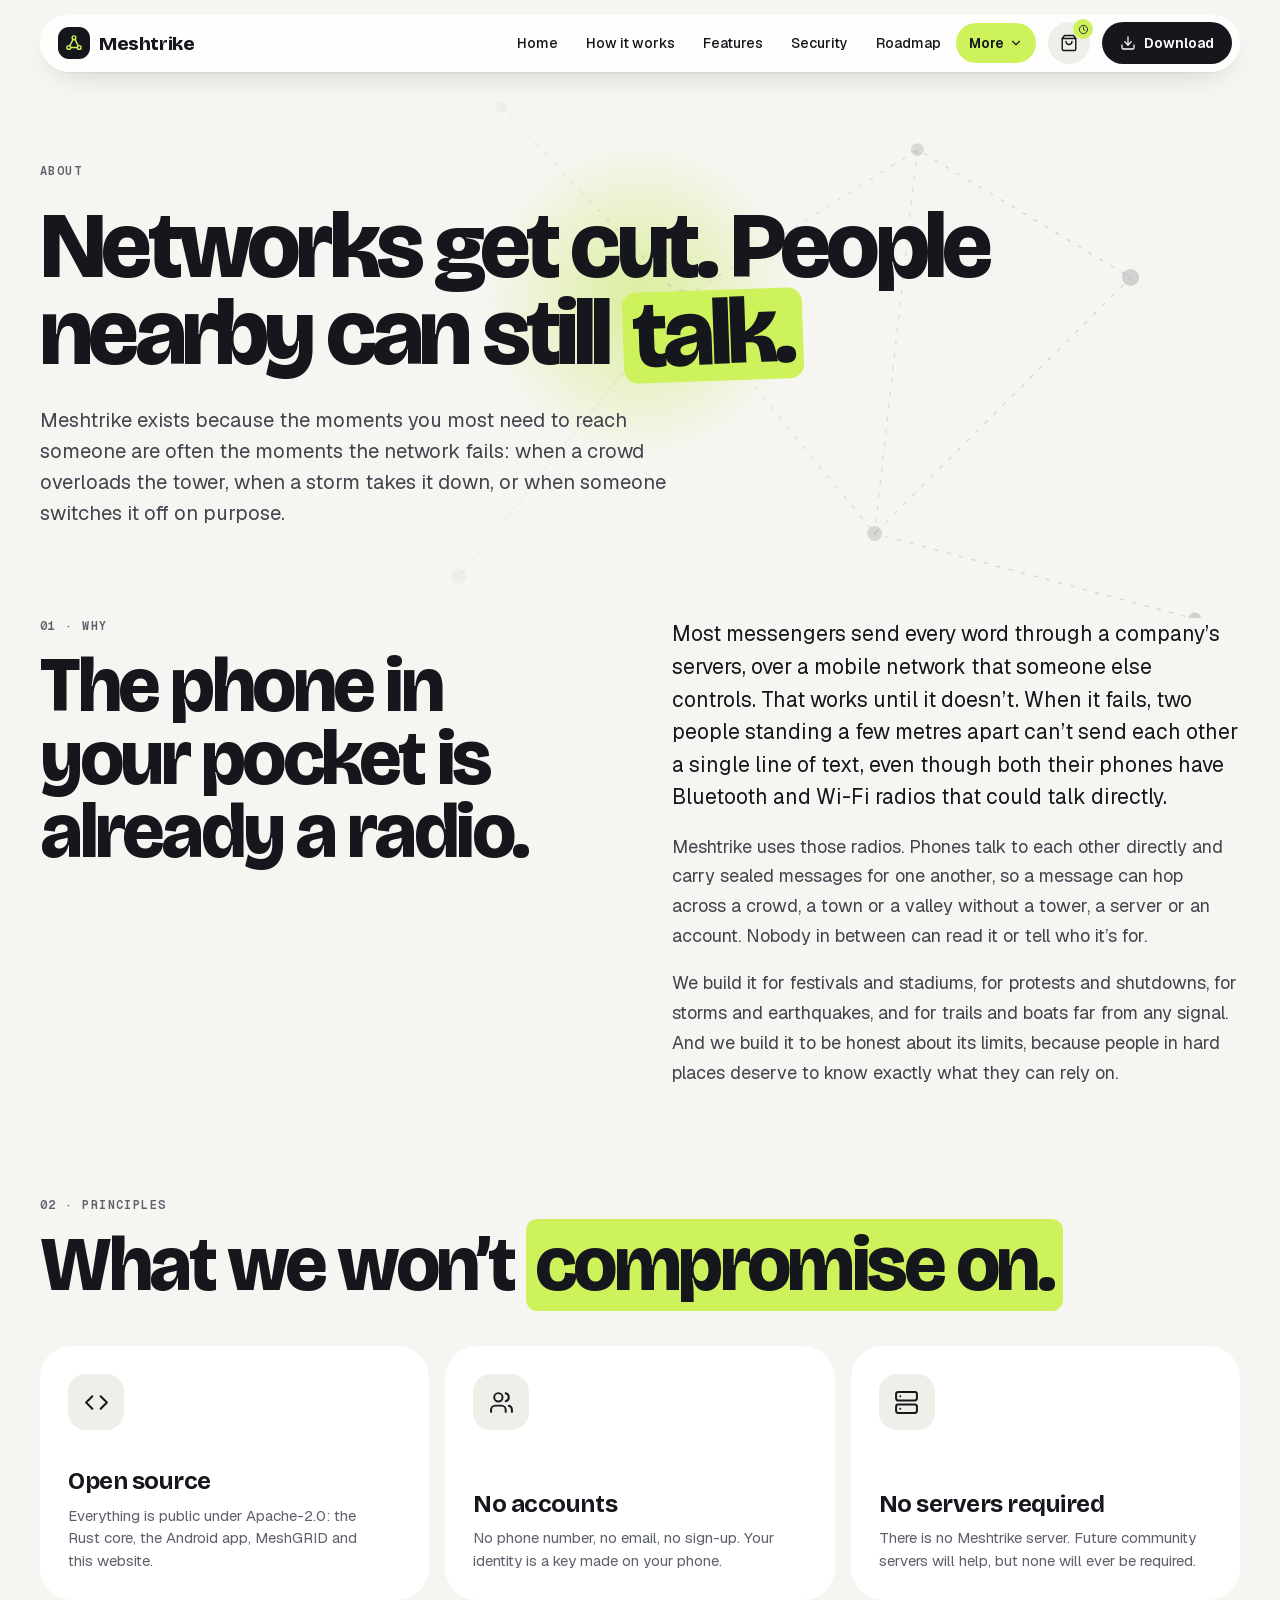
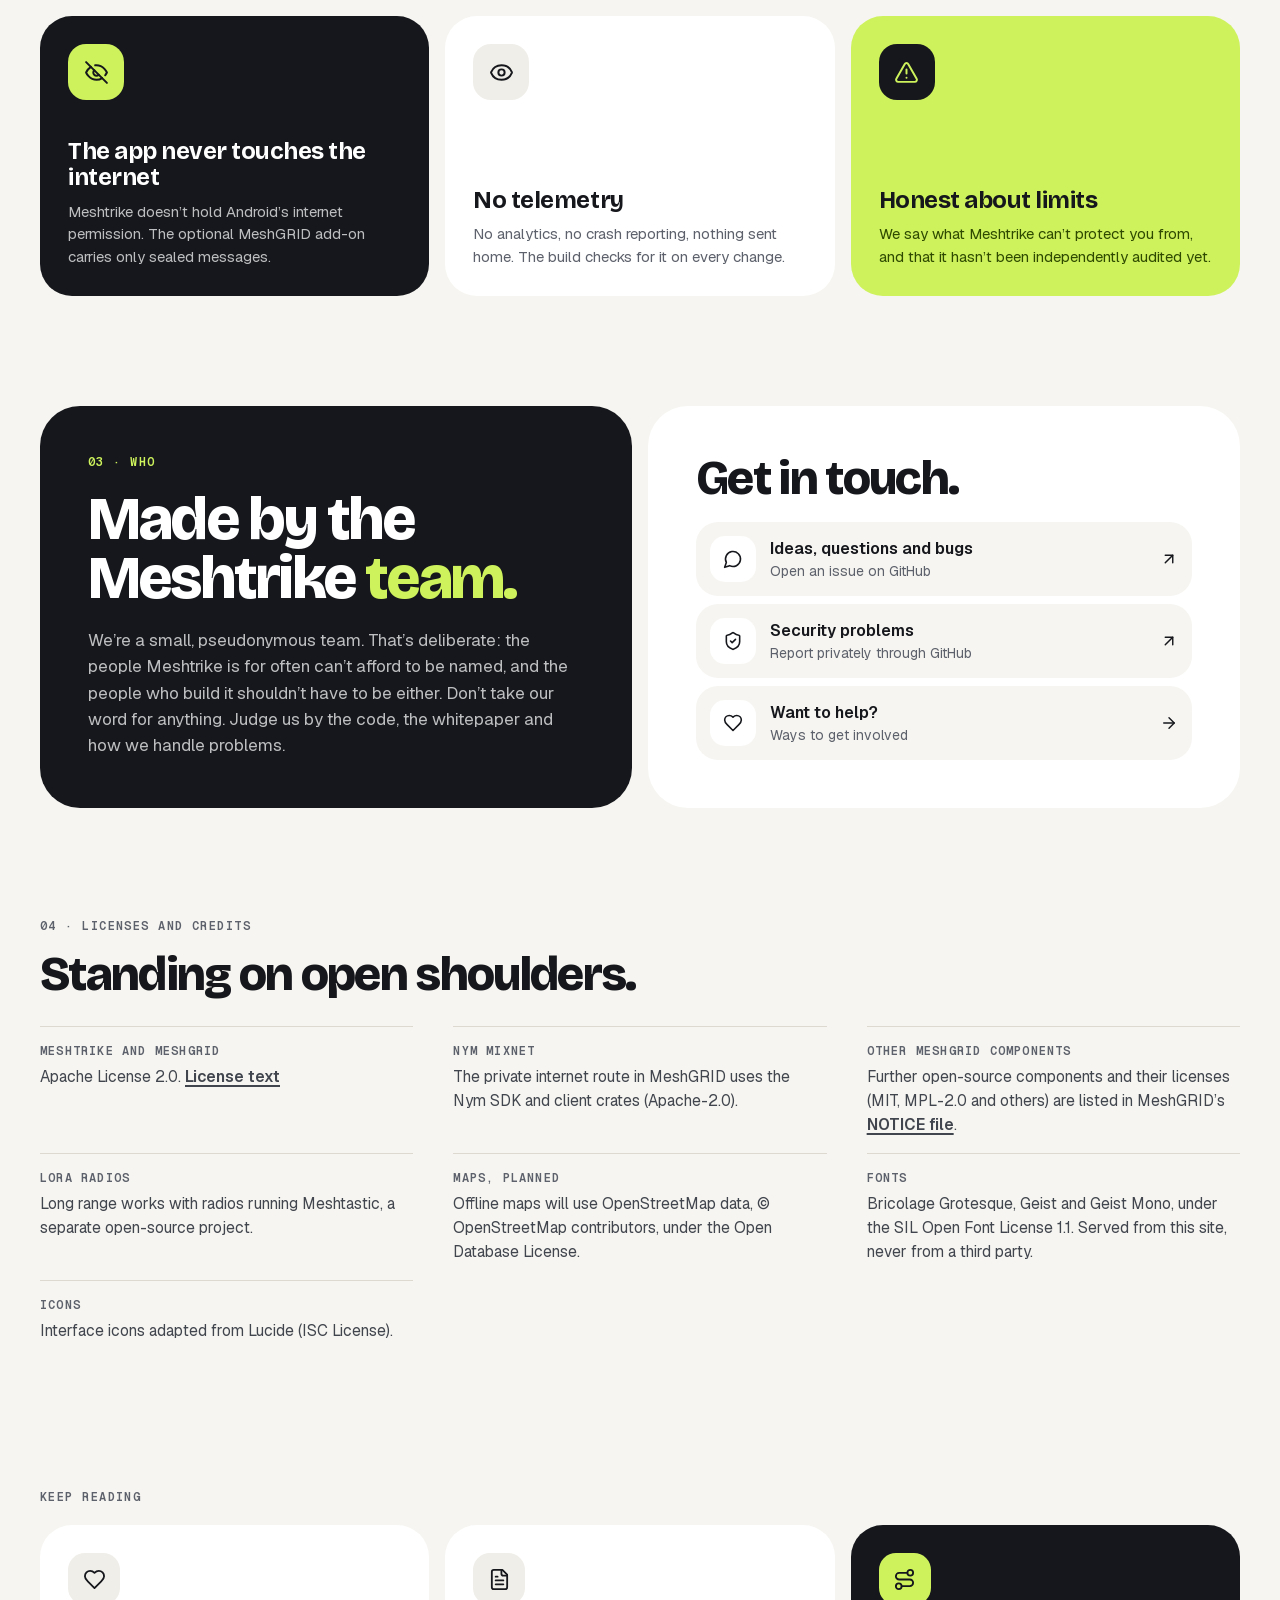
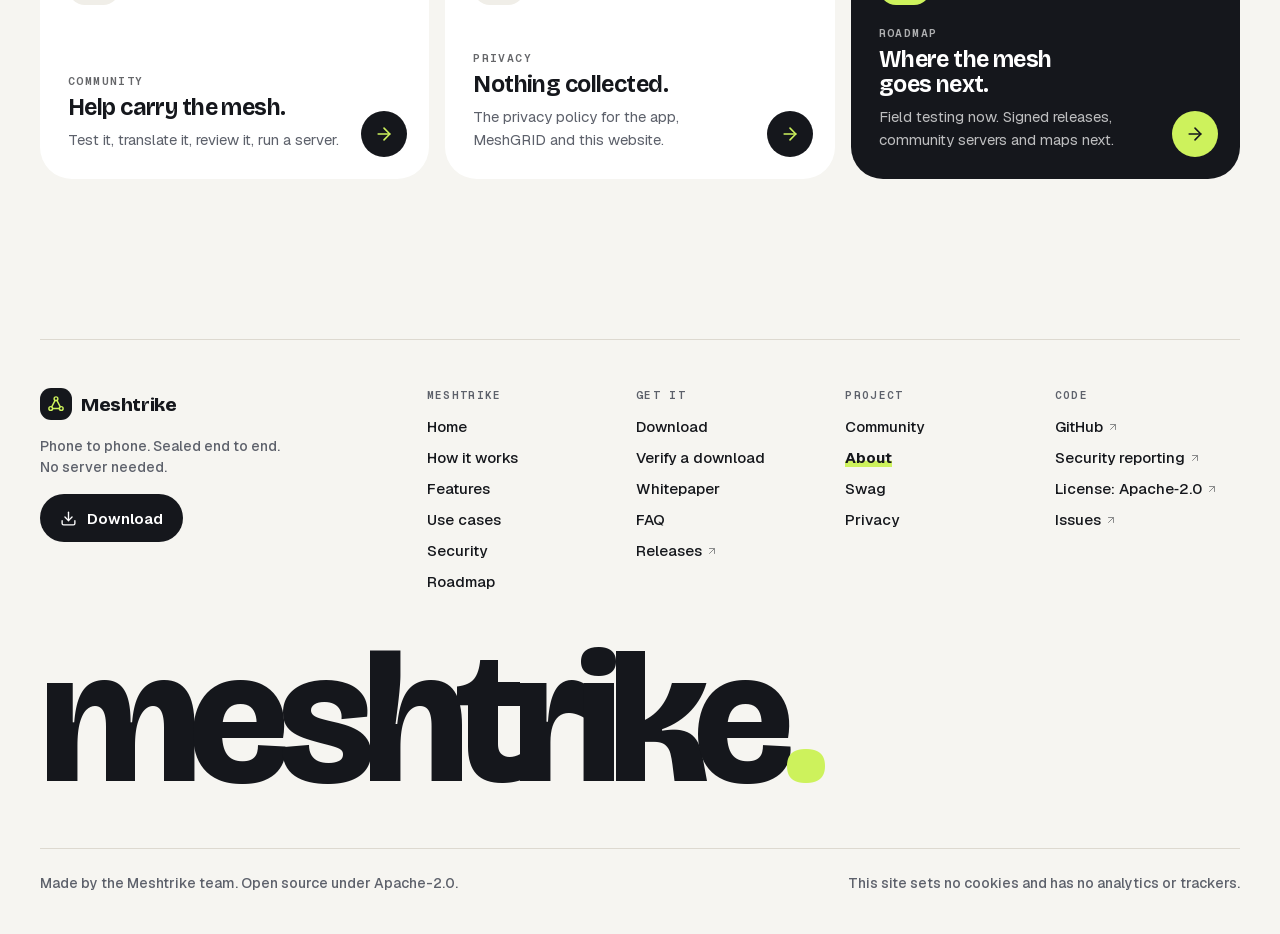
==== about.html @ 5c2c3642 "Meshtrike 1.0.0: multi-page site, animated roadmap, downloads from the signed release" ====
<!DOCTYPE html>
<html lang="en">
<head>
<meta charset="utf-8">
<meta name="viewport" content="width=device-width, initial-scale=1">
<title>About · Meshtrike</title>
<meta name="description" content="Why Meshtrike exists, the principles it is built on, who makes it and how to reach the Meshtrike team.">
<link rel="canonical" href="https://meshtrike0.github.io/about.html">
<meta name="theme-color" content="#F6F5F1">
<meta name="referrer" content="no-referrer">
<!-- Everything is served from this folder: no analytics, no trackers, no third-party requests. -->
<meta http-equiv="Content-Security-Policy" content="default-src 'self'; img-src 'self' data:; style-src 'self' 'unsafe-inline'; script-src 'self'; font-src 'self'; connect-src 'none'; object-src 'none'; base-uri 'self'; form-action 'none'">
<meta property="og:title" content="About · Meshtrike">
<meta property="og:description" content="Why Meshtrike exists, the principles it is built on, who makes it and how to reach the Meshtrike team.">
<meta property="og:type" content="website">
<meta property="og:url" content="https://meshtrike0.github.io/about.html">
<link rel="icon" href="favicon.svg" type="image/svg+xml">
<link rel="preload" href="fonts/bricolage-grotesque-latin.woff2" as="font" type="font/woff2" crossorigin>
<link rel="preload" href="fonts/geist-latin.woff2" as="font" type="font/woff2" crossorigin>
<link rel="stylesheet" href="css/fonts.css">
<link rel="stylesheet" href="css/style.css">
<script src="js/config.js"></script>
<script src="js/main.js" defer></script>
<noscript><style>.qa__a{grid-template-rows:1fr!important;visibility:visible!important}.panel[hidden]{display:flex!important}.tabs{display:none}</style></noscript>
</head>
<body class="pg-about">
<svg xmlns="http://www.w3.org/2000/svg" style="position:absolute;width:0;height:0;overflow:hidden" aria-hidden="true" focusable="false">
  <symbol id="i-mesh" viewBox="0 0 24 24"><circle cx="12" cy="5" r="2.5"/><circle cx="5" cy="18" r="2.5"/><circle cx="19" cy="18" r="2.5"/><path d="M10.8 7.2 6.3 15.8"/><path d="M13.2 7.2l4.5 8.6"/><path d="M7.5 18h9"/></symbol>
  <symbol id="i-download" viewBox="0 0 24 24"><path d="M12 15V3"/><path d="M21 15v4a2 2 0 0 1-2 2H5a2 2 0 0 1-2-2v-4"/><path d="m7 10 5 5 5-5"/></symbol>
  <symbol id="i-bag" viewBox="0 0 24 24"><path d="M6 2 3 6v14a2 2 0 0 0 2 2h14a2 2 0 0 0 2-2V6l-3-4Z"/><path d="M3 6h18"/><path d="M16 10a4 4 0 0 1-8 0"/></symbol>
  <symbol id="i-bt" viewBox="0 0 24 24"><path d="m7 7 10 10-5 5V2l5 5L7 17"/></symbol>
  <symbol id="i-clock" viewBox="0 0 24 24"><circle cx="12" cy="12" r="9"/><path d="M12 7v5l3 2"/></symbol>
  <symbol id="i-shieldOk" viewBox="0 0 24 24"><path d="M20 13c0 5-3.5 7.5-7.66 8.95a1 1 0 0 1-.67-.01C7.5 20.5 4 18 4 13V6a1 1 0 0 1 1-1c2 0 4.5-1.2 6.24-2.72a1.17 1.17 0 0 1 1.52 0C14.51 3.81 17 5 19 5a1 1 0 0 1 1 1z"/><path d="m9 12 2 2 4-4"/></symbol>
  <symbol id="i-check" viewBox="0 0 24 24"><path d="M20 6 9 17l-5-5"/></symbol>
  <symbol id="i-checks" viewBox="0 0 24 24"><path d="M18 6 7 17l-5-5"/><path d="m22 10-7.5 7.5L13 16"/></symbol>
  <symbol id="i-chat" viewBox="0 0 24 24"><path d="M7.9 20A9 9 0 1 0 4 16.1L2 22Z"/></symbol>
  <symbol id="i-x" viewBox="0 0 24 24"><path d="M18 6 6 18"/><path d="m6 6 12 12"/></symbol>
  <symbol id="i-right" viewBox="0 0 24 24"><path d="m9 18 6-6-6-6"/></symbol>
  <symbol id="i-alert" viewBox="0 0 24 24"><path d="m21.73 18-8-14a2 2 0 0 0-3.48 0l-8 14A2 2 0 0 0 4 21h16a2 2 0 0 0 1.73-3"/><path d="M12 9v4"/><path d="M12 17h.01"/></symbol>
  <symbol id="i-users" viewBox="0 0 24 24"><path d="M16 21v-2a4 4 0 0 0-4-4H6a4 4 0 0 0-4 4v2"/><circle cx="9" cy="7" r="4"/><path d="M22 21v-2a4 4 0 0 0-3-3.87"/><path d="M16 3.13a4 4 0 0 1 0 7.75"/></symbol>
  <symbol id="i-eyeOff" viewBox="0 0 24 24"><path d="M10.73 5.08A10.43 10.43 0 0 1 12 5c7 0 10 7 10 7a13.16 13.16 0 0 1-1.67 2.68"/><path d="M6.61 6.61A13.53 13.53 0 0 0 2 12s3 7 10 7a9.74 9.74 0 0 0 5.39-1.61"/><path d="m2 2 20 20"/><path d="M9.88 9.88a3 3 0 1 0 4.24 4.24"/></symbol>
  <symbol id="i-down" viewBox="0 0 24 24"><path d="m6 9 6 6 6-6"/></symbol>
  <symbol id="i-menu" viewBox="0 0 24 24"><path d="M4 7h16"/><path d="M4 12h16"/><path d="M4 17h16"/></symbol>
  <symbol id="i-arrow" viewBox="0 0 24 24"><path d="M5 12h14"/><path d="m12 5 7 7-7 7"/></symbol>
  <symbol id="i-ext" viewBox="0 0 24 24"><path d="M7 7h10v10"/><path d="M7 17 17 7"/></symbol>
  <symbol id="i-server" viewBox="0 0 24 24"><rect width="20" height="8" x="2" y="2" rx="2"/><rect width="20" height="8" x="2" y="14" rx="2"/><path d="M6 6h.01"/><path d="M6 18h.01"/></symbol>
  <symbol id="i-code" viewBox="0 0 24 24"><path d="m16 18 6-6-6-6"/><path d="m8 6-6 6 6 6"/></symbol>
  <symbol id="i-book" viewBox="0 0 24 24"><path d="M12 7v14"/><path d="M3 18a1 1 0 0 1-1-1V4a1 1 0 0 1 1-1h5a4 4 0 0 1 4 4 4 4 0 0 1 4-4h5a1 1 0 0 1 1 1v13a1 1 0 0 1-1 1h-6a3 3 0 0 0-3 3 3 3 0 0 0-3-3z"/></symbol>
  <symbol id="i-doc" viewBox="0 0 24 24"><path d="M15 2H6a2 2 0 0 0-2 2v16a2 2 0 0 0 2 2h12a2 2 0 0 0 2-2V7Z"/><path d="M14 2v4a2 2 0 0 0 2 2h4"/><path d="M10 9H8"/><path d="M16 13H8"/><path d="M16 17H8"/></symbol>
  <symbol id="i-info" viewBox="0 0 24 24"><circle cx="12" cy="12" r="10"/><path d="M12 16v-4"/><path d="M12 8h.01"/></symbol>
  <symbol id="i-help" viewBox="0 0 24 24"><circle cx="12" cy="12" r="10"/><path d="M9.09 9a3 3 0 0 1 5.83 1c0 2-3 3-3 3"/><path d="M12 17h.01"/></symbol>
  <symbol id="i-heart" viewBox="0 0 24 24"><path d="M19 14c1.49-1.46 3-3.21 3-5.5A5.5 5.5 0 0 0 16.5 3c-1.76 0-3 .5-4.5 2-1.5-1.5-2.74-2-4.5-2A5.5 5.5 0 0 0 2 8.5c0 2.3 1.5 4.05 3 5.5l7 7Z"/></symbol>
  <symbol id="i-route" viewBox="0 0 24 24"><circle cx="6" cy="19" r="3"/><path d="M9 19h8.5a3.5 3.5 0 0 0 0-7h-11a3.5 3.5 0 0 1 0-7H15"/><circle cx="18" cy="5" r="3"/></symbol>
  <symbol id="i-eye" viewBox="0 0 24 24"><path d="M2.062 12.348a1 1 0 0 1 0-.696 10.75 10.75 0 0 1 19.876 0 1 1 0 0 1 0 .696 10.75 10.75 0 0 1-19.876 0"/><circle cx="12" cy="12" r="3"/></symbol>
</svg>
<a class="skip" href="#main">Skip to content</a>
<div class="page">
<div class="blob" aria-hidden="true"></div>

<header class="hdr">
  <nav class="nav" aria-label="Main">
    <a class="logo" href="index.html"><span class="logo__mark"><svg class="i" aria-hidden="true" focusable="false"><use href="#i-mesh"/></svg></span>Meshtrike</a>
    <div class="nav__spacer"></div>
    <ul class="nav__links">
      <li><a href="index.html">Home</a></li>
      <li><a href="how-it-works.html">How it works</a></li>
      <li><a href="features.html">Features</a></li>
      <li><a href="security.html">Security</a></li>
      <li><a href="roadmap.html">Roadmap</a></li>
      <li class="more" data-dd>
        <details>
          <summary class="more__btn is-current">More<svg class="i more__chev" aria-hidden="true" focusable="false"><use href="#i-down"/></svg></summary>
          <ul class="more__menu">
          <li><a href="use-cases.html"><span class="more__ic"><svg class="i" aria-hidden="true" focusable="false"><use href="#i-users"/></svg></span><span class="more__txt"><span class="more__t">Use cases</span><span class="more__d">Festivals, protests, outages</span></span></a></li>
          <li><a href="faq.html"><span class="more__ic"><svg class="i" aria-hidden="true" focusable="false"><use href="#i-help"/></svg></span><span class="more__txt"><span class="more__t">FAQ</span><span class="more__d">Fair questions, straight answers</span></span></a></li>
          <li><a href="community.html"><span class="more__ic"><svg class="i" aria-hidden="true" focusable="false"><use href="#i-heart"/></svg></span><span class="more__txt"><span class="more__t">Community</span><span class="more__d">Test, translate, run a server</span></span></a></li>
          <li><a href="swag.html"><span class="more__ic"><svg class="i" aria-hidden="true" focusable="false"><use href="#i-bag"/></svg></span><span class="more__txt"><span class="more__t">Swag</span><span class="more__d">Wear the mesh · coming soon</span></span></a></li>
          <li><a href="about.html" aria-current="page"><span class="more__ic"><svg class="i" aria-hidden="true" focusable="false"><use href="#i-info"/></svg></span><span class="more__txt"><span class="more__t">About</span><span class="more__d">Why Meshtrike exists</span></span></a></li>
          <li><a href="whitepaper.html"><span class="more__ic"><svg class="i" aria-hidden="true" focusable="false"><use href="#i-book"/></svg></span><span class="more__txt"><span class="more__t">Whitepaper</span><span class="more__d">The design, in depth</span></span></a></li>
          <li><a href="verify.html"><span class="more__ic"><svg class="i" aria-hidden="true" focusable="false"><use href="#i-shieldOk"/></svg></span><span class="more__txt"><span class="more__t">Verify</span><span class="more__d">Check that your APK is real</span></span></a></li>
          </ul>
        </details>
      </li>
    </ul>
    <a class="cart-btn" href="swag.html" aria-label="Swag shop: coming soon" aria-haspopup="dialog" data-open-soon><svg class="i" aria-hidden="true" focusable="false"><use href="#i-bag"/></svg><span class="cart-btn__soon" aria-hidden="true"><svg class="i" aria-hidden="true" focusable="false"><use href="#i-clock"/></svg></span></a>
    <a class="nav__dl" href="download.html"><svg class="i" aria-hidden="true" focusable="false"><use href="#i-download"/></svg><span>Download</span></a>
    <details class="menu" data-dd>
      <summary class="menu__btn" aria-label="Menu"><svg class="i menu__open" aria-hidden="true" focusable="false"><use href="#i-menu"/></svg><svg class="i menu__close" aria-hidden="true" focusable="false"><use href="#i-x"/></svg></summary>
      <div class="menu__panel">
        <ul class="menu__main">
          <li><a href="index.html">Home</a></li>
          <li><a href="how-it-works.html">How it works</a></li>
          <li><a href="features.html">Features</a></li>
          <li><a href="security.html">Security</a></li>
          <li><a href="roadmap.html">Roadmap</a></li>
        </ul>
        <p class="menu__label">MORE</p>
        <ul class="menu__more">
          <li><a href="use-cases.html"><span class="menu__ic"><svg class="i" aria-hidden="true" focusable="false"><use href="#i-users"/></svg></span>Use cases</a></li>
          <li><a href="faq.html"><span class="menu__ic"><svg class="i" aria-hidden="true" focusable="false"><use href="#i-help"/></svg></span>FAQ</a></li>
          <li><a href="community.html"><span class="menu__ic"><svg class="i" aria-hidden="true" focusable="false"><use href="#i-heart"/></svg></span>Community</a></li>
          <li><a href="swag.html"><span class="menu__ic"><svg class="i" aria-hidden="true" focusable="false"><use href="#i-bag"/></svg></span>Swag</a></li>
          <li><a href="about.html" aria-current="page"><span class="menu__ic"><svg class="i" aria-hidden="true" focusable="false"><use href="#i-info"/></svg></span>About</a></li>
          <li><a href="whitepaper.html"><span class="menu__ic"><svg class="i" aria-hidden="true" focusable="false"><use href="#i-book"/></svg></span>Whitepaper</a></li>
          <li><a href="verify.html"><span class="menu__ic"><svg class="i" aria-hidden="true" focusable="false"><use href="#i-shieldOk"/></svg></span>Verify</a></li>
        </ul>
        <a class="btn btn--ink menu__dl" href="download.html"><svg class="i" aria-hidden="true" focusable="false"><use href="#i-download"/></svg>Download Meshtrike</a>
      </div>
    </details>
  </nav>
</header>

<main id="main">
<section class="sec phead" aria-labelledby="page-title">
  <svg class="phead__bg" aria-hidden="true" viewBox="0 0 1200 700" preserveAspectRatio="xMidYMid slice">
    <g class="lines" fill="none" stroke="#15171C" stroke-opacity=".14" stroke-width="1.2" stroke-dasharray="4 8">
      <path d="M80 140 L260 260 L470 120 L640 300 L860 160 L1060 280"/>
      <path d="M260 260 L210 480 L430 560 L640 300 L820 520 L1060 280"/>
      <path d="M470 120 L640 300 L430 560"/>
      <path d="M860 160 L820 520 L1120 600"/>
      <path d="M80 140 L210 480"/>
    </g>
    <g fill="#15171C" fill-opacity=".16">
      <circle cx="80" cy="140" r="6"/><circle cx="260" cy="260" r="8"/><circle cx="470" cy="120" r="6"/><circle cx="640" cy="300" r="9"/><circle cx="860" cy="160" r="6"/><circle cx="1060" cy="280" r="8"/><circle cx="210" cy="480" r="6"/><circle cx="430" cy="560" r="7"/><circle cx="820" cy="520" r="7"/><circle cx="1120" cy="600" r="6"/>
    </g>
  </svg>
  <div class="wrap phead__inner">
    <p class="eyebrow phead__eye">ABOUT</p>
    <h1 class="h1p" id="page-title">Networks get cut. People nearby can still <span class="tilted-hl">talk.</span></h1>
    <p class="phead__lead">Meshtrike exists because the moments you most need to reach someone are often the moments the network fails: when a crowd overloads the tower, when a storm takes it down, or when someone switches it off on purpose.</p>
  </div>
</section>

<section id="why" class="sec why" aria-labelledby="why-title">
  <div class="wrap why__grid">
    <div class="sec-head" data-reveal>
      <p class="eyebrow">01 · WHY</p>
      <h2 class="h2" id="why-title">The phone in your pocket is already a radio.</h2>
    </div>
    <div class="why__copy" data-reveal>
      <p>Most messengers send every word through a company’s servers, over a mobile network that someone else controls. That works until it doesn’t. When it fails, two people standing a few metres apart can’t send each other a single line of text, even though both their phones have Bluetooth and Wi-Fi radios that could talk directly.</p>
      <p>Meshtrike uses those radios. Phones talk to each other directly and carry sealed messages for one another, so a message can hop across a crowd, a town or a valley without a tower, a server or an account. Nobody in between can read it or tell who it’s for.</p>
      <p>We build it for festivals and stadiums, for protests and shutdowns, for storms and earthquakes, and for trails and boats far from any signal. And we build it to be honest about its limits, because people in hard places deserve to know exactly what they can rely on.</p>
    </div>
  </div>
</section>

<section id="principles" class="sec principles" aria-labelledby="principles-title">
  <div class="wrap stack principles__inner">
    <div class="sec-head" data-reveal>
      <p class="eyebrow">02 · PRINCIPLES</p>
      <h2 class="h2" id="principles-title">What we won’t <span class="hl">compromise on.</span></h2>
    </div>
    <ul class="pgrid">
      <li class="pcard" data-reveal><span class="pcard__ic"><svg class="i" aria-hidden="true" focusable="false"><use href="#i-code"/></svg></span><h3 class="pcard__t">Open source</h3><p class="pcard__d">Everything is public under Apache-2.0: the Rust core, the Android app, MeshGRID and this website.</p></li>
      <li class="pcard" data-reveal><span class="pcard__ic"><svg class="i" aria-hidden="true" focusable="false"><use href="#i-users"/></svg></span><h3 class="pcard__t">No accounts</h3><p class="pcard__d">No phone number, no email, no sign-up. Your identity is a key made on your phone.</p></li>
      <li class="pcard" data-reveal><span class="pcard__ic"><svg class="i" aria-hidden="true" focusable="false"><use href="#i-server"/></svg></span><h3 class="pcard__t">No servers required</h3><p class="pcard__d">There is no Meshtrike server. Future community servers will help, but none will ever be required.</p></li>
      <li class="pcard pcard--ink dark" data-reveal><span class="pcard__ic"><svg class="i" aria-hidden="true" focusable="false"><use href="#i-eyeOff"/></svg></span><h3 class="pcard__t">The app never touches the internet</h3><p class="pcard__d">Meshtrike doesn’t hold Android’s internet permission. The optional MeshGRID add-on carries only sealed messages.</p></li>
      <li class="pcard" data-reveal><span class="pcard__ic"><svg class="i" aria-hidden="true" focusable="false"><use href="#i-eye"/></svg></span><h3 class="pcard__t">No telemetry</h3><p class="pcard__d">No analytics, no crash reporting, nothing sent home. The build checks for it on every change.</p></li>
      <li class="pcard pcard--lime" data-reveal><span class="pcard__ic"><svg class="i" aria-hidden="true" focusable="false"><use href="#i-alert"/></svg></span><h3 class="pcard__t">Honest about limits</h3><p class="pcard__d">We say what Meshtrike can’t protect you from, and that it hasn’t been independently audited yet.</p></li>
    </ul>
  </div>
</section>

<section id="team" class="sec team" aria-labelledby="team-title">
  <div class="wrap team__grid">
    <div class="team__card dark" data-reveal>
      <p class="eyebrow eyebrow--lime">03 · WHO</p>
      <h2 class="h2" id="team-title">Made by the Meshtrike <span class="lime">team.</span></h2>
      <p class="on-dark">We’re a small, pseudonymous team. That’s deliberate: the people Meshtrike is for often can’t afford to be named, and the people who build it shouldn’t have to be either. Don’t take our word for anything. Judge us by the code, the whitepaper and how we handle problems.</p>
    </div>
    <div class="team__contact" data-reveal>
      <h2 class="h3">Get in touch.</h2>
      <ul class="contact">
        <li><a class="contact__a" href="https://github.com/meshtrike0/meshtrike/issues" rel="noopener"><span class="contact__ic"><svg class="i" aria-hidden="true" focusable="false"><use href="#i-chat"/></svg></span><span><b>Ideas, questions and bugs</b><small>Open an issue on GitHub</small></span><svg class="i contact__go" aria-hidden="true" focusable="false"><use href="#i-ext"/></svg></a></li>
        <li><a class="contact__a" href="https://github.com/meshtrike0/meshtrike/security" rel="noopener"><span class="contact__ic"><svg class="i" aria-hidden="true" focusable="false"><use href="#i-shieldOk"/></svg></span><span><b>Security problems</b><small>Report privately through GitHub</small></span><svg class="i contact__go" aria-hidden="true" focusable="false"><use href="#i-ext"/></svg></a></li>
        <li><a class="contact__a" href="community.html"><span class="contact__ic"><svg class="i" aria-hidden="true" focusable="false"><use href="#i-heart"/></svg></span><span><b>Want to help?</b><small>Ways to get involved</small></span><svg class="i contact__go" aria-hidden="true" focusable="false"><use href="#i-arrow"/></svg></a></li>
      </ul>
    </div>
  </div>
</section>

<section id="credits" class="sec credits" aria-labelledby="credits-title">
  <div class="wrap stack credits__inner">
    <div class="sec-head" data-reveal>
      <p class="eyebrow">04 · LICENSES AND CREDITS</p>
      <h2 class="h3" id="credits-title">Standing on open shoulders.</h2>
    </div>
    <dl class="credits__list" data-reveal>
      <div><dt>Meshtrike and MeshGRID</dt><dd>Apache License 2.0. <a class="inl" href="https://github.com/meshtrike0/meshtrike/blob/HEAD/LICENSE" rel="noopener">License text</a></dd></div>
      <div><dt>Nym mixnet</dt><dd>The private internet route in MeshGRID uses the Nym SDK and client crates (Apache-2.0).</dd></div>
      <div><dt>Other MeshGRID components</dt><dd>Further open-source components and their licenses (MIT, MPL-2.0 and others) are listed in MeshGRID’s <a class="inl" href="https://github.com/meshtrike0/meshtrike/blob/HEAD/plugins/link/NOTICE.md" rel="noopener">NOTICE file</a>.</dd></div>
      <div><dt>LoRa radios</dt><dd>Long range works with radios running Meshtastic, a separate open-source project.</dd></div>
      <div><dt>Maps, planned</dt><dd>Offline maps will use OpenStreetMap data, © OpenStreetMap contributors, under the Open Database License.</dd></div>
      <div><dt>Fonts</dt><dd>Bricolage Grotesque, Geist and Geist Mono, under the SIL Open Font License 1.1. Served from this site, never from a third party.</dd></div>
      <div><dt>Icons</dt><dd>Interface icons adapted from Lucide (ISC License).</dd></div>
    </dl>
  </div>
</section>

<section class="sec next" aria-labelledby="next-title">
  <div class="wrap stack next__inner">
    <h2 class="eyebrow" id="next-title">KEEP READING</h2>
    <ul class="lgrid lgrid--next">
      <li data-reveal><a class="lcard lcard--sm tilt" href="community.html" data-tilt><span class="lcard__ic"><svg class="i" aria-hidden="true" focusable="false"><use href="#i-heart"/></svg></span><span class="lcard__txt"><span class="lcard__eye">COMMUNITY</span><span class="lcard__t">Help carry the mesh.</span><span class="lcard__d">Test it, translate it, review it, run a server.</span></span><span class="lcard__go"><svg class="i" aria-hidden="true" focusable="false"><use href="#i-arrow"/></svg></span></a></li>
      <li data-reveal><a class="lcard lcard--sm tilt" href="privacy.html" data-tilt><span class="lcard__ic"><svg class="i" aria-hidden="true" focusable="false"><use href="#i-doc"/></svg></span><span class="lcard__txt"><span class="lcard__eye">PRIVACY</span><span class="lcard__t">Nothing collected.</span><span class="lcard__d">The privacy policy for the app, MeshGRID and this website.</span></span><span class="lcard__go"><svg class="i" aria-hidden="true" focusable="false"><use href="#i-arrow"/></svg></span></a></li>
      <li data-reveal><a class="lcard lcard--sm lcard--ink dark tilt" href="roadmap.html" data-tilt><span class="lcard__ic"><svg class="i" aria-hidden="true" focusable="false"><use href="#i-route"/></svg></span><span class="lcard__txt"><span class="lcard__eye">ROADMAP</span><span class="lcard__t">Where the mesh goes next.</span><span class="lcard__d">Field testing now. Signed releases, community servers and maps next.</span></span><span class="lcard__go"><svg class="i" aria-hidden="true" focusable="false"><use href="#i-arrow"/></svg></span></a></li>
    </ul>
  </div>
</section>
</main>

<footer class="sec foot">
  <div class="wrap stack foot__inner">
    <div class="foot__top">
      <div class="foot__brand">
        <a class="logo" href="index.html"><span class="logo__mark"><svg class="i" aria-hidden="true" focusable="false"><use href="#i-mesh"/></svg></span>Meshtrike</a>
        <p class="foot__tag">Phone to phone. Sealed end to end. No server needed.</p>
        <a class="btn btn--ink foot__dl" href="download.html"><svg class="i" aria-hidden="true" focusable="false"><use href="#i-download"/></svg>Download</a>
      </div>
      <nav class="foot__nav" aria-label="Footer">
        <div class="foot__col"><h2 class="foot__h">Meshtrike</h2><ul class="foot__links"><li><a href="index.html">Home</a></li><li><a href="how-it-works.html">How it works</a></li><li><a href="features.html">Features</a></li><li><a href="use-cases.html">Use cases</a></li><li><a href="security.html">Security</a></li><li><a href="roadmap.html">Roadmap</a></li></ul></div>
        <div class="foot__col"><h2 class="foot__h">Get it</h2><ul class="foot__links"><li><a href="download.html">Download</a></li><li><a href="verify.html">Verify a download</a></li><li><a href="whitepaper.html">Whitepaper</a></li><li><a href="faq.html">FAQ</a></li><li><a href="https://github.com/meshtrike0/meshtrike/releases" rel="noopener"><span class="nowrap">Releases<svg class="i foot__ext" aria-hidden="true" focusable="false"><use href="#i-ext"/></svg></span></a></li></ul></div>
        <div class="foot__col"><h2 class="foot__h">Project</h2><ul class="foot__links"><li><a href="community.html">Community</a></li><li><a href="about.html" aria-current="page">About</a></li><li><a href="swag.html">Swag</a></li><li><a href="privacy.html">Privacy</a></li></ul></div>
        <div class="foot__col"><h2 class="foot__h">Code</h2><ul class="foot__links"><li><a href="https://github.com/meshtrike0/meshtrike" rel="noopener"><span class="nowrap">GitHub<svg class="i foot__ext" aria-hidden="true" focusable="false"><use href="#i-ext"/></svg></span></a></li><li><a href="https://github.com/meshtrike0/meshtrike/security" rel="noopener">Security <span class="nowrap">reporting<svg class="i foot__ext" aria-hidden="true" focusable="false"><use href="#i-ext"/></svg></span></a></li><li><a href="https://github.com/meshtrike0/meshtrike/blob/HEAD/LICENSE" rel="noopener">License: <span class="nowrap">Apache&#8209;2.0<svg class="i foot__ext" aria-hidden="true" focusable="false"><use href="#i-ext"/></svg></span></a></li><li><a href="https://github.com/meshtrike0/meshtrike/issues" rel="noopener"><span class="nowrap">Issues<svg class="i foot__ext" aria-hidden="true" focusable="false"><use href="#i-ext"/></svg></span></a></li></ul></div>
      </nav>
    </div>
    <p class="wordmark" aria-hidden="true">meshtrike<span class="lime">.</span></p>
    <div class="foot__row">
      <p class="foot__tag">Made by the Meshtrike team. Open source under Apache-2.0.</p>
      <p class="foot__tag">This site sets no cookies and has no analytics or trackers.</p>
    </div>
  </div>
</footer>

<div class="drawer drawer--soon" id="shop-soon">
  <div class="drawer__scrim" data-close-soon></div>
  <aside class="drawer__panel" role="dialog" aria-modal="true" aria-labelledby="soon-title" aria-describedby="soon-desc">
    <div class="drawer__hd"><h2 class="drawer__t" id="soon-title">Merch is coming soon</h2><button class="icon-btn" type="button" aria-label="Close" data-close-soon><svg class="i" aria-hidden="true" focusable="false"><use href="#i-x"/></svg></button></div>
    <div class="soon-msg">
      <span class="empty__ic"><svg class="i" aria-hidden="true" focusable="false"><use href="#i-bag"/></svg></span>
      <p class="soon-msg__d" id="soon-desc">The Meshtrike shop isn’t open yet, so there’s no bag or checkout. You can preview the first drop on the swag page.</p>
      <a class="btn btn--ink soon-msg__go" href="swag.html#swag" data-soon-go>Preview the swag<svg class="i" aria-hidden="true" focusable="false"><use href="#i-right"/></svg></a>
    </div>
  </aside>
</div>

<div class="toast" role="status" aria-live="polite"></div>
<div class="sr-only" aria-live="polite" data-sr></div>
</div>
</body>
</html>
---- css/fonts.css ----
/* Self-hosted from Google Fonts (SIL Open Font License). Variable fonts; latin + latin-ext subsets only. */
@font-face{font-family:'Bricolage Grotesque';font-style:normal;font-weight:500 800;font-display:swap;src:url(../fonts/bricolage-grotesque-latin-ext.woff2) format('woff2');unicode-range:U+0100-02BA, U+02BD-02C5, U+02C7-02CC, U+02CE-02D7, U+02DD-02FF, U+0304, U+0308, U+0329, U+1D00-1DBF, U+1E00-1E9F, U+1EF2-1EFF, U+2020, U+20A0-20AB, U+20AD-20C4, U+2113, U+2C60-2C7F, U+A720-A7FF}
@font-face{font-family:'Bricolage Grotesque';font-style:normal;font-weight:500 800;font-display:swap;src:url(../fonts/bricolage-grotesque-latin.woff2) format('woff2');unicode-range:U+0000-00FF, U+0131, U+0152-0153, U+02BB-02BC, U+02C6, U+02DA, U+02DC, U+0304, U+0308, U+0329, U+2000-206F, U+20AC, U+2122, U+2191, U+2193, U+2212, U+2215, U+FEFF, U+FFFD}
@font-face{font-family:'Geist';font-style:normal;font-weight:400 700;font-display:swap;src:url(../fonts/geist-latin-ext.woff2) format('woff2');unicode-range:U+0100-02BA, U+02BD-02C5, U+02C7-02CC, U+02CE-02D7, U+02DD-02FF, U+0304, U+0308, U+0329, U+1D00-1DBF, U+1E00-1E9F, U+1EF2-1EFF, U+2020, U+20A0-20AB, U+20AD-20C4, U+2113, U+2C60-2C7F, U+A720-A7FF}
@font-face{font-family:'Geist';font-style:normal;font-weight:400 700;font-display:swap;src:url(../fonts/geist-latin.woff2) format('woff2');unicode-range:U+0000-00FF, U+0131, U+0152-0153, U+02BB-02BC, U+02C6, U+02DA, U+02DC, U+0304, U+0308, U+0329, U+2000-206F, U+20AC, U+2122, U+2191, U+2193, U+2212, U+2215, U+FEFF, U+FFFD}
@font-face{font-family:'Geist Mono';font-style:normal;font-weight:500 600;font-display:swap;src:url(../fonts/geist-mono-latin-ext.woff2) format('woff2');unicode-range:U+0100-02BA, U+02BD-02C5, U+02C7-02CC, U+02CE-02D7, U+02DD-02FF, U+0304, U+0308, U+0329, U+1D00-1DBF, U+1E00-1E9F, U+1EF2-1EFF, U+2020, U+20A0-20AB, U+20AD-20C4, U+2113, U+2C60-2C7F, U+A720-A7FF}
@font-face{font-family:'Geist Mono';font-style:normal;font-weight:500 600;font-display:swap;src:url(../fonts/geist-mono-latin.woff2) format('woff2');unicode-range:U+0000-00FF, U+0131, U+0152-0153, U+02BB-02BC, U+02C6, U+02DA, U+02DC, U+0304, U+0308, U+0329, U+2000-206F, U+20AC, U+2122, U+2191, U+2193, U+2212, U+2215, U+FEFF, U+FFFD}
---- css/style.css ----
/* Meshtrike website. Plain CSS, no build step. */

:root{
  --ink:#15171C;
  --black:#0B0C0F;
  --paper:#F6F5F1;
  --lime:#CDF25C;
  --lime-deep:#3E5200;
  --lime-text:#2F4A00;
  --sand:#F0EEE8;
  --sand-2:#EEEBE4;
  --line:#EFECE6;
  --text-2:#41454D;
  --text-3:#5D616B;
  --text-4:#7A766D;
  --display:'Bricolage Grotesque',system-ui,sans-serif;
  --sans:'Geist',system-ui,-apple-system,'Segoe UI',Roboto,sans-serif;
  --mono:'Geist Mono',ui-monospace,SFMono-Regular,Menlo,monospace;
  --gutter:clamp(16px,4vw,40px);
  --ease:cubic-bezier(.2,.8,.2,1);
  --focus:#15171C;
  --max:1240px; /* content width; grows on large screens */
  --u:1px;      /* type/spacing unit; scales with clamp() on large screens */
  --z:1;        /* zoom for fixed-pixel illustrations on large screens */
}

*{box-sizing:border-box}
html{scroll-behavior:smooth;-webkit-text-size-adjust:100%}
body{margin:0;background:var(--paper);font-family:var(--sans);color:var(--ink);-webkit-font-smoothing:antialiased;overflow-x:hidden}
a{color:var(--ink);text-decoration:none}
a:hover{color:var(--lime-deep)}
button{font-family:inherit;color:inherit;cursor:pointer}
img{max-width:100%;display:block}
::selection{background:var(--lime);color:var(--ink)}
[hidden]{display:none!important}
section[id]{scroll-margin-top:84px}
:focus-visible{outline:3px solid var(--focus);outline-offset:3px;border-radius:8px}
.dark{--focus:var(--lime)}
.sr-only{position:absolute;width:1px;height:1px;padding:0;margin:-1px;overflow:hidden;clip:rect(0 0 0 0);white-space:nowrap;border:0}
.skip{position:fixed;left:16px;top:-60px;z-index:200;background:var(--ink);color:#fff;padding:12px 18px;border-radius:99px;font:600 14px var(--sans);transition:top .2s}
.skip:focus{top:12px;color:var(--lime)}

/* Icons (SVG sprite inlined at the top of every page) */
.i{width:1em;height:1em;display:block;flex:none;fill:none;stroke:currentColor;stroke-width:1.9;stroke-linecap:round;stroke-linejoin:round}
.i--fill{fill:currentColor}

/* ---------- Keyframes (from the design) ---------- */
@keyframes riseIn{from{transform:translateY(110%) rotate(4deg)}to{transform:none}}
@keyframes fadeUp{from{opacity:0;transform:translateY(16px)}to{opacity:1;transform:none}}
@keyframes fadeIn{from{opacity:0}to{opacity:1}}
@keyframes bubIn{from{opacity:0;transform:translateY(12px) scale(.96)}to{opacity:1;transform:none}}
@keyframes marq{from{transform:translateX(0)}to{transform:translateX(-50%)}}
@keyframes marqR{from{transform:translateX(-50%)}to{transform:translateX(0)}}
@keyframes spinS{to{transform:rotate(360deg)}}
@keyframes travel{from{offset-distance:0%}to{offset-distance:100%}}
@keyframes dash{to{stroke-dashoffset:-40}}
@keyframes breathe{0%,100%{transform:scale(1);opacity:1}50%{transform:scale(2.2);opacity:0}}
@keyframes ping{0%{transform:translate(-50%,-50%) scale(.2);opacity:.7}100%{transform:translate(-50%,-50%) scale(1);opacity:0}}
@keyframes floaty{0%,100%{transform:translateY(0) rotate(var(--r,0deg))}50%{transform:translateY(-14px) rotate(var(--r,0deg))}}
@keyframes bar{0%,100%{transform:scaleY(.3)}50%{transform:scaleY(1)}}
@keyframes swipeDemo{0%,20%{transform:translateX(0)}40%,60%{transform:translateX(64px)}80%,100%{transform:translateX(0)}}
@keyframes swipeIcon{0%,20%{opacity:0;transform:scale(.5)}40%,60%{opacity:1;transform:scale(1)}80%,100%{opacity:0;transform:scale(.5)}}
@keyframes replyBar{0%,55%{opacity:0;transform:translateY(8px)}65%,92%{opacity:1;transform:none}100%{opacity:0}}
@keyframes blinkC{0%,100%{opacity:1}50%{opacity:.08}}
@keyframes ring{from{stroke-dashoffset:0}to{stroke-dashoffset:302}}
@keyframes ticker{0%,18%{transform:translateY(0)}20%,38%{transform:translateY(-36px)}40%,58%{transform:translateY(-72px)}60%,78%{transform:translateY(-108px)}80%,98%{transform:translateY(-144px)}100%{transform:translateY(-180px)}}
@keyframes pop{0%{transform:scale(.6);opacity:0}60%{transform:scale(1.08);opacity:1}100%{transform:scale(1)}}
@keyframes wiggle{0%,100%{transform:rotate(-6deg)}50%{transform:rotate(6deg)}}
@keyframes dots{0%,80%,100%{opacity:.2}40%{opacity:1}}

/* ---------- Shared ---------- */
.page{position:relative;min-height:100vh;overflow-x:clip}
.wrap{max-width:var(--max);margin:0 auto}
.sec{position:relative;z-index:1;padding-left:var(--gutter);padding-right:var(--gutter)}
.stack{display:flex;flex-direction:column}
.eyebrow{font:600 12px var(--mono);letter-spacing:.12em;color:var(--text-3);margin:0}
.eyebrow--lime{color:var(--lime)}
.h2{margin:0;font:800 clamp(40px,6vw,80px)/.95 var(--display);letter-spacing:-.045em;text-wrap:balance}
.hl{background:var(--lime);color:var(--ink);padding:0 .12em;border-radius:.15em;-webkit-box-decoration-break:clone;box-decoration-break:clone}
.lead{margin:0;font:400 18px/1.55 var(--sans);color:var(--text-2);max-width:520px;text-wrap:pretty}
.split{display:grid;grid-template-columns:repeat(auto-fit,minmax(min(100%,420px),1fr));gap:32px;align-items:end}
.chip{display:inline-flex;align-items:center;gap:7px;height:32px;padding:0 13px 0 10px;border-radius:99px;font:600 13px var(--sans);background:var(--bg);color:var(--fg);flex:none;white-space:nowrap}
.chip .i{font-size:15px}
.chip--plain{padding:0 13px;background:var(--sand);color:var(--ink)}
.c-bt{--fg:#2D57E0;--bg:#E4EBFF}
.c-wifi{--fg:#08736E;--bg:#D9F3EF}
.c-lora{--fg:#B13F0A;--bg:#FDE7D9}
.c-net{--fg:#6236D0;--bg:#ECE5FF}
.c-mesh{--fg:#4E525B;--bg:#EDEBE6}
.c-qr{--fg:#15171C;--bg:#E9E6DF}
.btn{display:inline-flex;align-items:center;gap:10px;height:52px;padding:0 22px;border-radius:99px;font:600 17px var(--sans);transition:transform .25s var(--ease),color .2s,background .2s,box-shadow .2s;white-space:nowrap}
.btn .i{font-size:20px}
.btn--ink{background:var(--ink);color:#fff}
.btn--ink:hover{color:var(--lime)}
.btn--line{background:#fff;color:var(--ink);box-shadow:inset 0 0 0 1.5px var(--ink)}
.btn--lg{height:60px;padding:0 28px}
.tilt{transition:transform .3s var(--ease)}

/* Scroll reveal (applied by JS only when motion is allowed) */
.rv{opacity:0;filter:blur(8px);translate:0 46px;transition:opacity .9s var(--ease),translate .9s var(--ease),filter .9s,transform .3s var(--ease)}
.rv.rv-in{opacity:1;filter:none;translate:0 0}

/* Cursor blob */
.blob{position:fixed;left:0;top:0;width:340px;height:340px;margin:-170px 0 0 -170px;border-radius:50%;background:radial-gradient(circle,rgba(205,242,92,.55),rgba(205,242,92,0) 65%);pointer-events:none;z-index:0;opacity:0;transition:opacity .4s;mix-blend-mode:multiply}
.blob.on{opacity:1}

/* ---------- Header ---------- */
.hdr{position:sticky;top:0;z-index:50;padding:14px var(--gutter)}
.nav{position:relative;max-width:var(--max);margin:0 auto;display:flex;align-items:center;gap:12px;background:rgba(255,255,255,.82);-webkit-backdrop-filter:blur(14px);backdrop-filter:blur(14px);border-radius:99px;padding:8px 8px 8px 18px;box-shadow:0 1px 0 rgba(0,0,0,.04),0 12px 30px -18px rgba(30,28,20,.3)}
.logo{display:flex;align-items:center;gap:9px;font:800 19px/1 var(--display);letter-spacing:-.02em;flex:none;color:var(--ink)}
.logo:hover{color:var(--ink)}
.logo__mark{width:32px;height:32px;border-radius:11px;background:var(--ink);color:var(--lime);display:grid;place-items:center;font-size:18px;transition:transform .35s var(--ease)}
.logo:hover .logo__mark{transform:rotate(-8deg) scale(1.06)}
.nav__spacer{flex:1}
.nav__links{display:flex;align-items:center;gap:2px;margin:0;padding:0;list-style:none}
.nav__links>li>a,.more__btn{display:flex;align-items:center;gap:5px;height:40px;padding:0 13px;border-radius:99px;font:500 14px var(--sans);white-space:nowrap;color:var(--ink);transition:background .2s}
.nav__links>li>a:hover,.more__btn:hover{background:var(--sand);color:var(--ink)}
.nav__links>li>a[aria-current="page"],.more__btn.is-current{background:var(--lime);font-weight:600}
details>summary{list-style:none;cursor:pointer}
details>summary::-webkit-details-marker{display:none}
.more{position:relative}
.more__chev{font-size:14px;transition:transform .25s var(--ease)}
.more details[open]>.more__btn{background:var(--sand)}
.more details[open]>.more__btn.is-current{background:var(--lime)}
.more details[open] .more__chev{transform:rotate(180deg)}
@keyframes ddIn{from{opacity:0;transform:translateY(-8px) scale(.98)}to{opacity:1;transform:none}}
.more__menu{position:absolute;right:-8px;top:calc(100% + 16px);width:320px;margin:0;padding:8px;list-style:none;background:#fff;border-radius:26px;box-shadow:0 30px 60px -24px rgba(30,28,20,.35),0 0 0 1px rgba(21,23,28,.05);display:grid;gap:2px;transform-origin:top right;animation:ddIn .28s var(--ease)}
.more__menu a{display:flex;align-items:center;gap:12px;padding:8px 10px;border-radius:18px;color:var(--ink)}
.more__menu a:hover{background:var(--sand);color:var(--ink)}
.more__menu a[aria-current="page"]{background:var(--lime)}
.more__ic{width:38px;height:38px;border-radius:13px;background:var(--sand);display:grid;place-items:center;font-size:17px;flex:none;transition:background .2s,color .2s}
.more__menu a:hover .more__ic,.more__menu a[aria-current="page"] .more__ic{background:var(--ink);color:var(--lime)}
.more__txt{display:flex;flex-direction:column;gap:1px;min-width:0}
.more__t{font:600 14.5px/1.25 var(--sans)}
.more__d{font:400 12.5px/1.3 var(--sans);color:var(--text-3)}
.cart-btn{position:relative;width:42px;height:42px;border:0;border-radius:50%;background:var(--sand);color:var(--ink);display:grid;place-items:center;font-size:18px;flex:none}
.cart-btn:hover{color:var(--ink);background:#E7E4DC}
.cart-btn__soon{position:absolute;top:-3px;right:-3px;width:20px;height:20px;border-radius:50%;background:var(--lime);color:var(--ink);display:grid;place-items:center;font-size:11px}
.nav__dl{height:42px;padding:0 18px;border-radius:99px;background:var(--ink);color:#fff;display:flex;align-items:center;gap:8px;font:600 14px var(--sans);flex:none;white-space:nowrap}
.nav__dl:hover,.nav__dl[aria-current="page"]{color:var(--lime)}
.nav__dl .i{font-size:16px}
/* Mobile menu (a <details>, so it also works without JavaScript) */
.menu{display:none}
.menu__btn{width:42px;height:42px;border-radius:50%;background:var(--sand);display:grid;place-items:center;font-size:19px;transition:background .2s,color .2s}
.menu__close,.menu[open] .menu__open{display:none}
.menu[open] .menu__close{display:block}
.menu[open]>.menu__btn{background:var(--ink);color:var(--lime)}
.menu__panel{position:absolute;left:0;right:0;top:calc(100% + 10px);background:#fff;border-radius:28px;padding:10px;box-shadow:0 30px 60px -24px rgba(30,28,20,.4),0 0 0 1px rgba(21,23,28,.05);max-height:calc(100vh - 96px);max-height:calc(100dvh - 96px);overflow:auto;overscroll-behavior:contain;transform-origin:top;animation:ddIn .28s var(--ease)}
.menu__main,.menu__more{list-style:none;margin:0;padding:0;display:grid;gap:2px}
.menu__main a{display:flex;align-items:center;padding:12px 14px;border-radius:18px;font:700 23px/1.1 var(--display);letter-spacing:-.02em;color:var(--ink)}
.menu__main a:hover,.menu__more a:hover{background:var(--sand);color:var(--ink)}
.menu__main a[aria-current="page"],.menu__more a[aria-current="page"]{background:var(--lime)}
.menu__label{margin:12px 14px 6px;font:600 11px var(--mono);letter-spacing:.12em;color:var(--text-3)}
.menu__more{grid-template-columns:1fr 1fr}
.menu__more a{display:flex;align-items:center;gap:10px;padding:7px 8px;border-radius:16px;font:600 14.5px var(--sans);color:var(--ink)}
.menu__ic{width:34px;height:34px;border-radius:12px;background:var(--sand);display:grid;place-items:center;font-size:16px;flex:none}
.menu__more a[aria-current="page"] .menu__ic{background:var(--ink);color:var(--lime)}
.menu__dl{width:100%;justify-content:center;height:56px;margin-top:12px}
@media (max-width:1000px){
  .nav__links{display:none}
  .menu{display:block}
}
@media (max-width:520px){
  .nav{gap:8px;padding-left:14px}
  .cart-btn{display:none}
  .nav__dl{padding:0 16px}
  .nav__dl .i{display:none}
}
@media (max-width:359px){.menu__more{grid-template-columns:1fr}}

/* ---------- Hero ---------- */
.hero{padding-top:40px;padding-bottom:80px}
.hero__bg{position:absolute;inset:-40px 0 0 0;width:100%;height:calc(100% + 40px);z-index:-1;opacity:.9}
.hero__bg .lines{animation:dash 2.4s linear infinite}
.traveler{position:absolute;left:0;top:0;border-radius:50%;z-index:-1;animation:travel 6s cubic-bezier(.6,0,.4,1) infinite}
.traveler--lime{width:16px;height:16px;margin:-8px 0 0 -8px;background:var(--lime);box-shadow:0 0 0 6px rgba(205,242,92,.35),0 0 24px 4px rgba(205,242,92,.6);offset-path:path('M80 140 L260 260 L470 120 L640 300 L860 160 L1060 280');opacity:.9}
.traveler--ink{width:12px;height:12px;margin:-6px 0 0 -6px;background:var(--ink);offset-path:path('M210 480 L430 560 L640 300 L820 520 L1120 600');animation-duration:7.5s;animation-delay:1.5s;opacity:.5}
.hero__grid{max-width:var(--max);margin:0 auto;display:grid;grid-template-columns:repeat(auto-fit,minmax(min(100%,460px),1fr));gap:48px;align-items:center}
.hero__copy{display:flex;flex-direction:column;gap:28px;min-width:0}
.badge{display:flex;align-items:center;gap:10px;width:fit-content;max-width:100%;padding:7px 14px 7px 8px;border-radius:99px;background:#fff;font:600 13px/1.3 var(--sans);box-shadow:0 1px 2px rgba(0,0,0,.06);animation:fadeUp .6s .1s both}
.live{position:relative;width:10px;height:10px;display:block;flex:none}
.live::before,.live::after{content:"";position:absolute;inset:0;border-radius:50%;background:#22A36B}
.live::after{animation:breathe 1.8s infinite}
.h1{margin:0;font:800 clamp(56px,8.2vw,116px)/.9 var(--display);letter-spacing:-.055em}
/* Each line clips the rise-in animation. The padding gives the glyph box and the lime highlight room
   inside the clip (Bricolage's ascent+descent is taller than the .9 line-height); the negative margin
   keeps the visual line spacing the same. */
.h1__line{display:block;overflow:hidden;padding:0 .14em .2em;margin:0 -.14em -.14em}
.h1__line:last-child{padding-bottom:.22em;margin-bottom:-.14em}
.h1__in{display:block;animation:riseIn .9s var(--ease) both}
.h1__in--hl{display:inline-block;background:var(--lime);padding:0 .14em;border-radius:.18em;margin-left:-.06em}
.hero__lead{margin:0;max-width:520px;font:400 clamp(17px,1.6vw,20px)/1.5 var(--sans);color:var(--text-2);text-wrap:pretty;animation:fadeUp .7s .6s both}
.hero__ctas{display:flex;flex-wrap:wrap;gap:12px;animation:fadeUp .7s .75s both}
.hero__ctas .btn--line{padding:0 26px}
.hero__chips{display:flex;flex-wrap:wrap;gap:8px;animation:fadeUp .7s .9s both}

.hero__stage{position:relative;display:flex;justify-content:center;padding:20px 0;min-width:0}
.spinner{position:absolute;right:max(0px,calc(50% - 250px));top:-10px;width:130px;height:130px;z-index:3;animation:spinS 14s linear infinite}
.spinner text{font:700 11.5px var(--mono);letter-spacing:2.6px}
.spinner__icon{position:absolute;inset:0;display:grid;place-items:center;font-size:30px;color:var(--ink)}
.floater{position:absolute;z-index:3;display:flex;align-items:center;gap:8px;padding:10px 14px 10px 10px;border-radius:18px;font:600 13px var(--sans);animation:floaty 5s ease-in-out infinite;white-space:nowrap}
.floater__ic{width:28px;height:28px;border-radius:9px;display:grid;place-items:center;font-size:15px}
.floater--sealed{left:max(0px,calc(50% - 280px));bottom:70px;--r:-6deg;background:var(--ink);color:#fff;box-shadow:0 18px 40px -16px rgba(0,0,0,.5)}
.floater--sealed .floater__ic{background:var(--lime);color:var(--ink)}
.floater--near{right:max(0px,calc(50% - 270px));bottom:170px;--r:5deg;animation-duration:6s;animation-delay:1s;background:#fff;box-shadow:0 18px 40px -16px rgba(0,0,0,.3)}
.floater--near .floater__ic{background:#EDEBE6}

.phone{position:relative;width:min(330px,calc(100vw - 40px));height:680px;border-radius:52px;background:var(--ink);padding:10px;box-shadow:0 60px 100px -40px rgba(40,36,26,.55),0 0 0 1px rgba(0,0,0,.3);transform:rotate(-3deg);animation:fadeUp 1s .3s both}
.phone__screen{position:relative;width:100%;height:100%;border-radius:42px;overflow:hidden;background:var(--paper);display:flex;flex-direction:column}
.phone__status{height:40px;display:flex;align-items:center;justify-content:space-between;padding:4px 26px 0;font:600 13px var(--sans);flex:none}
.phone__cam{width:20px;height:20px;border-radius:50%;background:var(--ink)}
.phone__bat{width:20px;height:10px;border:1.5px solid var(--ink);border-radius:3px}
.chat-hd{background:#fff;border-bottom:1px solid #ECE9E2;padding:6px 14px 10px;display:flex;flex-direction:column;gap:8px;flex:none}
.chat-hd__row{display:flex;align-items:center;gap:10px}
.chat-hd__back{font-size:20px}
.avatar{width:36px;height:36px;border-radius:12px;background:#D9F57E;color:#2F4A00;display:grid;place-items:center;font:700 14px var(--sans);flex:none}
.chat-hd__who{flex:1;display:flex;flex-direction:column;gap:3px;min-width:0}
.chat-hd__name{font:600 15px var(--sans)}
.verified{display:flex;align-items:center;gap:4px;width:fit-content;padding:2px 7px 2px 5px;border-radius:99px;background:#DCF2E6;color:#0B6E4A;font:600 10.5px var(--sans)}
.verified .i{font-size:11px}
.chat-hd__call{width:34px;height:34px;border-radius:12px;background:var(--lime);display:grid;place-items:center;font-size:16px;flex:none}
.route-pill{display:flex;align-items:center;gap:6px;width:fit-content;height:26px;padding:0 11px 0 9px;border-radius:99px;font:600 11.5px var(--sans);background:var(--bg);color:var(--fg)}
.route-pill .i{font-size:13px}
.route-pill.anim{animation:pop .45s var(--ease)}
.chat{flex:1;padding:14px 12px;display:flex;flex-direction:column;justify-content:flex-end;gap:8px;overflow:hidden}
.bub{max-width:82%;font:400 14px/1.4 var(--sans)}
.bub.anim{animation:bubIn .45s var(--ease)}
.bub--in{align-self:flex-start;background:#fff;border:1px solid #E8E5DE;border-radius:20px 20px 20px 6px;padding:9px 12px}
.bub--out{align-self:flex-end;background:var(--ink);color:#fff;border-radius:20px 20px 6px 20px;padding:9px 12px 7px;display:flex;flex-direction:column;gap:3px}
.bub__st{align-self:flex-end;display:flex;align-items:center;gap:4px;font:500 10.5px var(--sans);color:rgba(255,255,255,.7)}
.bub__st.read{color:var(--lime)}
.bub__st .i{font-size:12px}
.bub--voice{align-self:flex-start;width:220px;max-width:82%;background:#fff;border:1px solid #E8E5DE;border-radius:20px 20px 20px 6px;padding:8px 10px;display:flex;align-items:center;gap:8px}
.bub__play{width:32px;height:32px;border-radius:50%;background:var(--ink);color:var(--lime);display:grid;place-items:center;font-size:12px;flex:none}
.wave{flex:1;height:24px;display:flex;align-items:center;gap:2px}
.wave span{flex:1;border-radius:2px;background:var(--ink);transform-origin:center;animation:bar 1s ease-in-out infinite}
.bub__dur{font:600 10.5px var(--mono);color:var(--text-4)}
.bub--sys{align-self:center;display:flex;align-items:center;gap:6px;padding:5px 11px;border-radius:99px;background:#EDEBE6;color:#4E525B;font:600 11px/1.3 var(--sans);text-align:center;max-width:95%}
.bub--sys.anim{animation:pop .4s}
.composer{padding:6px 10px 20px;display:flex;gap:8px;align-items:center;flex:none}
.composer__btn{width:38px;height:38px;border-radius:50%;background:#fff;display:grid;place-items:center;font-size:17px;flex:none}
.composer__btn--ink{background:var(--ink);color:#fff}
.composer__field{flex:1;height:38px;border-radius:20px;background:#fff;display:flex;align-items:center;padding:0 14px;font:400 13.5px var(--sans);color:#9A968C}

/* ---------- Marquee band ---------- */
.band-wrap{position:relative;z-index:1;overflow-x:clip;padding:12px 0}
.band{background:var(--ink);color:var(--lime);overflow:hidden;padding:22px 0;transform:rotate(-1.5deg);margin:0 -20px}
.band__track{display:flex;width:max-content;animation:marq 22s linear infinite;font:800 clamp(28px,4vw,52px)/1 var(--display);letter-spacing:-.02em;white-space:nowrap}
.band__track span{padding-right:40px}

/* ---------- How it works ---------- */
.how{padding-top:120px;padding-bottom:100px}
.how__inner{gap:56px}
.steps{display:grid;grid-template-columns:repeat(auto-fit,minmax(min(100%,300px),1fr));gap:16px}
.step{position:relative;background:#fff;border-radius:32px;padding:28px;display:flex;flex-direction:column;gap:18px;min-height:340px;overflow:hidden}
.step__n{font:800 96px/.8 var(--display);letter-spacing:-.06em;color:var(--sand-2)}
.step__phones{position:relative;height:90px;display:flex;align-items:center;gap:10px}
.node{width:52px;height:52px;border-radius:17px;display:grid;place-items:center;font-size:22px;flex:none;background:var(--bg,#EEEBE4);color:var(--fg,#15171C);animation:floaty 3s ease-in-out infinite}
.node--ink{--bg:#15171C;--fg:#CDF25C}
.node--lime{--bg:#CDF25C;--fg:#15171C}
.link-dash{flex:1;height:2px;background:repeating-linear-gradient(90deg,#15171C 0 4px,transparent 4px 9px);opacity:.35}
.step__txt{display:flex;flex-direction:column;gap:8px;margin-top:auto}
.step__t,.card__t{margin:0;font:700 24px/1.1 var(--display);letter-spacing:-.02em}
.step__d{margin:0;font:400 15px/1.5 var(--sans);color:var(--text-3);text-wrap:pretty}

.pillbox{background:var(--ink);color:#fff;border-radius:36px;padding:clamp(24px,4vw,44px);display:grid;grid-template-columns:repeat(auto-fit,minmax(min(100%,340px),1fr));gap:36px;align-items:center}
.pillbox__copy{display:flex;flex-direction:column;gap:14px}
.h3{margin:0;font:800 clamp(30px,4vw,48px)/1 var(--display);letter-spacing:-.035em}
.on-dark{margin:0;font:400 16px/1.55 var(--sans);color:rgba(255,255,255,.72)}
.routes{display:flex;flex-direction:column;gap:10px;margin:0;padding:0;list-style:none}
.routes li{display:flex;align-items:center;gap:14px;padding:12px 16px 12px 12px;border-radius:20px;background:rgba(255,255,255,.06);transition:background .2s}
.routes li:hover{background:rgba(255,255,255,.1)}
.routes__range{flex:1;font:400 13.5px/1.4 var(--sans);color:rgba(255,255,255,.72);text-align:right}

/* ---------- Features ---------- */
.features{padding-top:40px;padding-bottom:120px}
.features__inner{gap:48px}
.sec-head{display:flex;flex-direction:column;gap:16px}
.features__head{max-width:820px}
.feat-grid{display:grid;grid-template-columns:repeat(auto-fit,minmax(min(100%,340px),1fr));gap:16px}
.feat{background:#fff;border-radius:32px;padding:28px;display:flex;flex-direction:column;gap:22px;min-height:360px;overflow:hidden}
.feat--lime{background:var(--lime)}
.feat--black{background:var(--black);color:#fff}
.feat--ink{background:var(--ink);color:#fff}
.feat__txt{display:flex;flex-direction:column;gap:6px}
.feat__t{margin:0;font:700 26px/1.05 var(--display);letter-spacing:-.025em}
.feat__d{margin:0;font:400 15px/1.5 var(--sans);color:var(--text-3)}
.feat--lime .feat__d{color:var(--lime-text)}
.feat--black .feat__d,.feat--ink .feat__d{color:rgba(255,255,255,.72)}
.demo-swipe{flex:1;border-radius:22px;background:#F4F2ED;padding:18px;display:flex;flex-direction:column;justify-content:center;gap:10px;position:relative;overflow:hidden;min-height:160px}
.swipe{position:relative;align-self:flex-start}
.swipe__ic{position:absolute;left:4px;top:50%;margin-top:-15px;width:30px;height:30px;border-radius:50%;background:var(--lime);display:grid;place-items:center;font-size:15px;animation:swipeIcon 3.2s ease-in-out infinite}
.swipe__bub{position:relative;background:#fff;border:1px solid #E8E5DE;border-radius:18px 18px 18px 6px;padding:9px 13px;font:400 14px var(--sans);animation:swipeDemo 3.2s var(--ease) infinite}
.replybar{align-self:stretch;background:#fff;border-radius:14px;padding:8px 10px;display:flex;align-items:center;gap:8px;animation:replyBar 3.2s ease-in-out infinite}
.replybar__ic{width:24px;height:24px;border-radius:8px;background:var(--lime);display:grid;place-items:center;font-size:12px}
.replybar__t{font:600 12px var(--sans)}
.bigwave{flex:1;display:flex;align-items:center;gap:4px;padding:0 6px;min-height:160px}
.bigwave span{flex:1;border-radius:4px;background:var(--ink);transform-origin:center;animation:bar 1.1s ease-in-out infinite}
.callstage{flex:1;position:relative;display:grid;place-items:center;min-height:170px}
.callstage__ping{position:absolute;left:50%;top:50%;width:260px;height:260px;border-radius:50%;background:radial-gradient(circle,rgba(205,242,92,.35),rgba(205,242,92,0) 70%);animation:ping 2.4s ease-out infinite}
.callstage__ping--2{background:radial-gradient(circle,rgba(205,242,92,.3),rgba(205,242,92,0) 70%);animation-delay:1.2s}
.callstage__mid{position:relative;display:flex;flex-direction:column;align-items:center;gap:6px}
.callstage__ic{width:72px;height:72px;border-radius:24px;background:var(--lime);color:var(--ink);display:grid;place-items:center;font-size:30px;animation:wiggle .5s ease-in-out infinite}
.callstage__time{font:600 26px var(--mono)}
.callstage__q{font:500 12px var(--sans);color:rgba(255,255,255,.7)}
.center{flex:1;display:grid;place-items:center}
.timer{position:relative;width:130px;height:130px}
.timer svg{transform:rotate(-90deg);display:block}
.timer__arc{animation:ring 6s linear infinite}
.timer__ic{position:absolute;inset:0;display:grid;place-items:center;font-size:34px}
.qrgrid{display:grid;grid-template-columns:repeat(9,14px);gap:3px;padding:14px;border-radius:20px;background:#F4F2ED}
.qrgrid span{width:14px;height:14px;border-radius:3px;background:var(--ink);animation:blinkC 1.2s steps(2) infinite}
.tick-wrap{flex:1;display:flex;align-items:center;min-height:120px}
.tick{height:36px;overflow:hidden;border-radius:99px;background:rgba(255,255,255,.08);padding:0 16px}
.tick__list{animation:ticker 10s cubic-bezier(.7,0,.3,1) infinite;font:700 15px/36px var(--sans);color:var(--lime);margin:0;padding:0;list-style:none}
.tick__list li{display:flex;align-items:center;gap:8px;height:36px;white-space:nowrap}

/* ---------- Privacy rules ---------- */
.privacy{background:var(--ink);color:#fff;padding-top:120px;padding-bottom:120px;border-radius:56px 56px 0 0}
.privacy__grid{max-width:var(--max);margin:0 auto;display:grid;grid-template-columns:repeat(auto-fit,minmax(min(100%,420px),1fr));gap:56px}
.privacy__head{display:flex;flex-direction:column;gap:20px;align-self:start}
@media (min-width:980px){.privacy__head{position:sticky;top:110px}}
.h2--xl{font-size:clamp(44px,6.5vw,92px);line-height:.92;letter-spacing:-.05em}
.lime{color:var(--lime)}
.privacy__lead{margin:0;font:400 17px/1.55 var(--sans);color:rgba(255,255,255,.7);max-width:440px}
.rules{margin:0;padding:0;list-style:none;display:flex;flex-direction:column}
.rules li{display:grid;grid-template-columns:64px 1fr;gap:18px;padding:28px 0;border-top:1px solid rgba(255,255,255,.12)}
.rules__n{font:600 14px var(--mono);color:var(--lime);padding-top:6px}
.rules__t{margin:0 0 8px;font:700 clamp(22px,2.4vw,30px)/1.1 var(--display);letter-spacing:-.02em}
.rules__d{margin:0;font:400 15.5px/1.55 var(--sans);color:rgba(255,255,255,.68);text-wrap:pretty}

/* ---------- Use-case photo strip ---------- */
.strip{position:relative;z-index:1;background:var(--ink);padding:0 0 120px;overflow:hidden}
.strip__track{display:flex;width:max-content;animation:marqR 30s linear infinite;gap:16px;padding:0 8px;margin:0;list-style:none}
.strip:hover .strip__track,.strip:focus-within .strip__track{animation-play-state:paused}
.ucard{width:min(78vw,380px);height:440px;border-radius:32px;overflow:hidden;position:relative;flex:none;background:var(--bg)}
.slot{position:absolute;inset:0;width:100%;height:100%;display:block}
.slot-img{position:absolute;inset:0;width:100%;height:100%;object-fit:cover}
.ucard__txt{position:absolute;left:0;right:0;bottom:0;padding:24px;display:flex;flex-direction:column;gap:6px;pointer-events:none;background:linear-gradient(transparent,rgba(11,12,15,.85) 45%)}
.ucard__tag{font:600 11px var(--mono);letter-spacing:.12em;color:var(--lime)}
.ucard__t{margin:0;font:800 34px/1 var(--display);letter-spacing:-.03em;color:#fff}
.ucard__d{margin:0;font:400 14.5px/1.45 var(--sans);color:rgba(255,255,255,.8)}

/* ---------- Use cases (tabs) ---------- */
.uses{padding-top:120px;padding-bottom:80px}
.uses__inner{gap:44px}
.uses__head{max-width:860px}
.uses__body{display:flex;flex-wrap:wrap;gap:16px;align-items:flex-start}
.tabs{flex:1 1 280px;display:flex;flex-direction:column;gap:8px}
.tab{display:flex;align-items:center;gap:14px;padding:14px 16px 14px 14px;border:0;border-radius:24px;text-align:left;background:#fff;color:var(--ink);transition:background .25s,color .25s,transform .25s;width:100%}
.tab__ic{width:46px;height:46px;border-radius:15px;display:grid;place-items:center;font-size:21px;flex:none;background:var(--sand);color:var(--ink);transition:background .25s}
.tab__txt{flex:1;display:flex;flex-direction:column;gap:3px}
.tab__t{font:700 18px/1.15 var(--display);letter-spacing:-.01em}
.tab__tag{font:600 10.5px var(--mono);letter-spacing:.1em;opacity:.7}
.tab__arrow{font-size:18px;display:flex;opacity:0;transition:opacity .2s}
.tab[aria-selected="true"]{background:var(--ink);color:#fff;transform:translateX(6px)}
.tab[aria-selected="true"] .tab__ic{background:var(--lime)}
.tab[aria-selected="true"] .tab__arrow{opacity:1}
.tab:not([aria-selected="true"]):hover{background:#FBFAF7}
.panel{flex:999 1 520px;min-width:0;background:#fff;border-radius:36px;padding:clamp(24px,3.5vw,40px);display:flex;flex-direction:column;gap:28px;animation:fadeUp .5s var(--ease)}
.panel__head{display:flex;flex-direction:column;gap:12px}
.panel__tag{font:600 11px var(--mono);letter-spacing:.12em;color:var(--lime-deep);background:var(--lime);padding:6px 10px;border-radius:8px;width:fit-content}
.panel__t{margin:0;font:800 clamp(30px,3.6vw,46px)/1 var(--display);letter-spacing:-.035em}
.panel__s{margin:0;font:400 17px/1.55 var(--sans);color:var(--text-2);max-width:620px;text-wrap:pretty}
.panel__steps{margin:0;padding:0;list-style:none;display:flex;flex-direction:column}
.panel__steps li{display:grid;grid-template-columns:40px 1fr;gap:14px;padding:14px 0;border-top:1px solid var(--line);animation:fadeUp .5s both}
.panel__steps li:nth-child(1){animation-delay:.08s}
.panel__steps li:nth-child(2){animation-delay:.16s}
.panel__steps li:nth-child(3){animation-delay:.24s}
.panel__n{width:34px;height:34px;border-radius:50%;background:var(--ink);color:var(--lime);display:grid;place-items:center;font:600 13px var(--mono)}
.panel__st{font:500 16px/1.5 var(--sans);padding-top:5px;text-wrap:pretty}
.panel__meta{display:flex;flex-wrap:wrap;gap:28px}
.panel__group{display:flex;flex-direction:column;gap:10px}
.panel__label{font:600 11px var(--mono);letter-spacing:.1em;color:var(--text-4);margin:0}
.chips{display:flex;flex-wrap:wrap;gap:6px;margin:0;padding:0;list-style:none}

/* ---------- Security ---------- */
.security{padding-top:60px;padding-bottom:120px}
.security__inner{gap:44px}
.layers{display:grid;grid-template-columns:repeat(auto-fit,minmax(min(100%,270px),1fr));gap:16px}
.layer{position:relative;border-radius:32px;padding:26px;display:flex;flex-direction:column;gap:20px;background:var(--bg);color:var(--fg)}
.layer__top{display:flex;align-items:center;justify-content:space-between}
.layer__ic{width:52px;height:52px;border-radius:17px;display:grid;place-items:center;font-size:24px;background:var(--ib);color:var(--ic)}
.layer__n{font:800 44px/1 var(--display);opacity:.18}
.layer ul{margin:0;padding:0;list-style:none;display:flex;flex-direction:column;gap:10px}
.layer li{display:flex;gap:10px;align-items:flex-start;font:400 14.5px/1.45 var(--sans)}
.layer li .i{font-size:15px;margin-top:2px;color:var(--tick)}
.layer li span{opacity:.85}
.l-white{--bg:#fff;--fg:#15171C;--ib:#F0EEE8;--ic:#15171C;--tick:#0B6E4A}
.l-ink{--bg:#15171C;--fg:#fff;--ib:#CDF25C;--ic:#15171C;--tick:#CDF25C;--focus:var(--lime)}
.l-lime{--bg:#CDF25C;--fg:#15171C;--ib:#15171C;--ic:#CDF25C;--tick:#15171C}
.l-green{--bg:#fff;--fg:#15171C;--ib:#DCF2E6;--ic:#0B6E4A;--tick:#0B6E4A}
.pl-grid{display:grid;grid-template-columns:repeat(auto-fit,minmax(min(100%,420px),1fr));gap:16px}
.pl{background:#fff;border-radius:32px;padding:28px;display:flex;flex-direction:column;gap:16px}
.pl--limits{background:var(--sand);border:1.5px dashed #C9C5BB}
.pl__t{margin:0;display:flex;align-items:center;gap:10px;font:700 22px var(--display)}
.pl__ic{width:36px;height:36px;border-radius:12px;display:grid;place-items:center;font-size:18px;background:#DCF2E6;color:#0B6E4A;flex:none}
.pl--limits .pl__ic{background:#FDE4D5;color:#A3360A}
.pl ul{margin:0;padding:0;list-style:none}
.pl li{display:flex;gap:12px;align-items:flex-start;padding:10px 0;border-top:1px solid var(--line);font:500 15.5px/1.45 var(--sans)}
.pl li .i{font-size:16px;margin-top:2px;color:#0B6E4A}
.pl--limits li{border-top-color:#DDD9D0;color:var(--text-2)}
.pl--limits li .i{color:#A3360A}

/* ---------- Compare ---------- */
.compare{background:var(--ink);color:#fff;padding-top:120px;padding-bottom:120px;border-radius:56px}
.compare__inner{gap:40px}
.compare__lead{margin:0;font:400 17px/1.55 var(--sans);color:rgba(255,255,255,.7);max-width:520px;text-wrap:pretty}
.tbl-wrap{overflow-x:auto;border-radius:28px;background:rgba(255,255,255,.04);-webkit-overflow-scrolling:touch}
.tbl{min-width:900px;width:100%;border-collapse:separate;border-spacing:0;table-layout:fixed}
.tbl col.c-feat{width:20%}
.tbl th,.tbl td{text-align:left;vertical-align:top;font-weight:inherit}
.tbl thead th{padding:22px 16px 18px;vertical-align:bottom}
.tbl thead th:first-child{padding:22px 20px;font:600 11px var(--mono);letter-spacing:.1em;color:rgba(255,255,255,.5)}
.tbl thead th.me{background:var(--lime);color:var(--ink);border-radius:20px 20px 0 0}
.tbl__name{display:block;font:800 21px/1 var(--display);letter-spacing:-.02em}
.tbl__sub{display:block;margin-top:4px;font:500 12px var(--sans);opacity:.7}
.tbl tbody th{padding:18px 20px;border-top:1px solid rgba(255,255,255,.08);font:600 15px/1.35 var(--sans)}
.tbl tbody td{padding:16px;border-top:1px solid rgba(255,255,255,.08)}
.tbl tbody td.me{background:rgba(205,242,92,.1)}
.cell{display:flex;flex-direction:column;gap:7px}
.cell__ic{width:26px;height:26px;border-radius:50%;display:grid;place-items:center;font-size:14px}
.cell__ic--y{background:var(--lime);color:var(--ink)}
.cell__ic--n{background:rgba(255,255,255,.1);color:rgba(255,255,255,.6)}
.cell__ic--p{background:rgba(255,179,138,.18);color:#FFB38A}
.cell__ic--d{background:rgba(255,255,255,.06);color:rgba(255,255,255,.4)}
.cell__t{font:500 13px/1.4 var(--sans);color:rgba(255,255,255,.72)}
td.me .cell__t{color:#fff}
.notes{display:flex;flex-direction:column;gap:8px;font:400 13px/1.55 var(--sans);color:rgba(255,255,255,.6);max-width:900px;margin:0;padding:0;list-style:none}

/* ---------- Swag ---------- */
.swag{padding-top:120px;padding-bottom:120px}
.swag__inner{gap:48px}
.swag__head{display:flex;flex-wrap:wrap;align-items:flex-end;justify-content:space-between;gap:24px}
.swag__title{max-width:760px}
.h2--swag{font-size:clamp(48px,8vw,120px);line-height:.88;letter-spacing:-.055em}
.tilted-hl{display:inline-block;background:var(--lime);padding:0 .12em;border-radius:.15em;transform:rotate(-2deg)}
.soon-row{display:flex;flex-wrap:wrap;align-items:center;gap:12px 18px;margin-top:6px}
.soon{display:inline-flex;align-items:center;gap:8px;height:40px;padding:0 16px 0 13px;margin:0;border-radius:99px;background:var(--ink);color:var(--lime);font:600 13px var(--mono);letter-spacing:.1em;text-transform:uppercase;transform:rotate(-2deg);flex:none;box-shadow:0 12px 24px -14px rgba(0,0,0,.5)}
.soon .i{font-size:16px}
.soon-row__t{flex:1 1 260px;margin:0;font:400 16px/1.5 var(--sans);color:var(--text-2);max-width:460px;text-wrap:pretty}
.cats{display:flex;gap:6px;flex-wrap:wrap}
.cat{height:42px;padding:0 18px;border-radius:99px;border:0;font:600 14px var(--sans);background:#fff;color:var(--ink);transition:background .2s,color .2s}
.cat[aria-pressed="true"]{background:var(--ink);color:#fff}
.products{display:grid;grid-template-columns:repeat(auto-fill,minmax(min(100%,280px),1fr));gap:16px;margin:0;padding:0;list-style:none}
.product{background:#fff;border-radius:32px;padding:12px;display:flex;flex-direction:column;gap:14px}
.product__img{position:relative;aspect-ratio:1/1;border-radius:24px;overflow:hidden;background:var(--bg)}
.product__tag{position:absolute;left:12px;top:12px;pointer-events:none;height:28px;padding:0 11px;border-radius:99px;background:var(--ink);color:var(--lime);display:flex;align-items:center;font:600 11px var(--mono);letter-spacing:.06em}
.product__body{display:flex;flex-direction:column;gap:12px;padding:0 8px 8px;flex:1}
.product__row{display:flex;align-items:baseline;justify-content:space-between;gap:10px}
.product__name{margin:0;font:700 20px/1.15 var(--display);letter-spacing:-.015em}
.product__price{font:600 16px var(--mono);flex:none}
.product__desc{margin:0;font:400 13.5px/1.45 var(--sans);color:var(--text-3)}
.sizes{display:flex;gap:6px;flex-wrap:wrap;border:0;margin:0;padding:0;list-style:none}
.size{min-width:44px;height:36px;padding:0 8px;border-radius:12px;display:grid;place-items:center;font:600 13px var(--sans);background:var(--sand);color:var(--ink)}
.add{margin-top:auto;height:50px;border:0;border-radius:99px;font:600 15px var(--sans);display:flex;align-items:center;justify-content:center;gap:8px;background:var(--ink);color:#fff}
.add .i{font-size:17px}
.add--soon{margin-bottom:0;background:var(--sand);color:var(--text-2);border:1.5px dashed #C9C5BB}

/* ---------- FAQ ---------- */
.faq{padding-top:40px;padding-bottom:120px}
.faq__inner{max-width:1000px;gap:40px}
.faq__list{display:flex;flex-direction:column;gap:10px}
.qa{background:#fff;border-radius:26px;overflow:hidden}
.qa h3{margin:0}
.qa__btn{width:100%;border:0;background:none;display:flex;align-items:center;gap:16px;padding:22px 24px;text-align:left;border-radius:26px}
.qa__q{flex:1;font:700 clamp(18px,2vw,22px)/1.25 var(--display);letter-spacing:-.01em}
.qa__pm{width:40px;height:40px;border-radius:50%;display:grid;place-items:center;font-size:18px;flex:none;background:var(--sand);transition:transform .35s cubic-bezier(.3,1.4,.5,1),background .2s}
.qa__btn[aria-expanded="true"] .qa__pm{background:var(--lime);transform:rotate(45deg)}
.qa__a{display:grid;grid-template-rows:0fr;transition:grid-template-rows .4s var(--ease),visibility .4s;visibility:hidden}
.qa__a>div{overflow:hidden}
.qa__a p{margin:0;padding:0 24px 24px;font:400 16px/1.6 var(--sans);color:var(--text-2);max-width:760px;text-wrap:pretty}
.qa.open .qa__a{grid-template-rows:1fr;visibility:visible}


/* ---------- Download ---------- */
.download{padding-bottom:40px}
.dl{position:relative;max-width:var(--max);margin:0 auto;background:var(--lime);border-radius:48px;padding:clamp(32px,6vw,80px);overflow:hidden;display:grid;grid-template-columns:repeat(auto-fit,minmax(min(100%,380px),1fr));gap:40px;align-items:center}
.dl__ring{position:absolute;border-radius:50%;border:2px dashed rgba(21,23,28,.25);animation:spinS 40s linear infinite}
.dl__ring--a{right:-80px;top:-80px;width:360px;height:360px}
.dl__ring--b{right:20px;top:20px;width:160px;height:160px;border-color:rgba(21,23,28,.2);animation-duration:24s;animation-direction:reverse}
.dl__copy{position:relative;display:flex;flex-direction:column;gap:22px}
.h2--dl{font-size:clamp(52px,8vw,112px);line-height:.88;letter-spacing:-.055em}
.dl__lead{margin:0;font:500 18px/1.5 var(--sans);color:var(--lime-text);max-width:480px}
.dl__btns{display:flex;flex-wrap:wrap;gap:12px}
.dl__main{height:64px;padding:0 30px;font-size:18px}
.dl__main .i{font-size:21px}
.dl__reach{height:64px;padding:0 24px;background:rgba(21,23,28,.08);color:var(--ink);font-size:16px}
.dl__reach .i{font-size:19px}
.dl__reach:hover{background:rgba(21,23,28,.14);color:var(--ink)}
.dl__meta{margin:0;font:500 13px/1.5 var(--mono);color:var(--lime-deep)}
.dl__meta>span{white-space:nowrap}
.dl__note{margin:0;font:400 14px/1.5 var(--sans);color:var(--lime-text);max-width:520px}
.dl__qrwrap{position:relative;display:flex;justify-content:center}
.dl__qr{margin:0;background:#fff;border-radius:36px;padding:22px;display:flex;flex-direction:column;align-items:center;gap:14px;transform:rotate(3deg);box-shadow:0 30px 60px -30px rgba(40,60,0,.5)}
.dl__qr svg{width:200px;height:200px;display:block}
.dl__qr figcaption{font:600 13px var(--sans)}

/* ---------- Footer ---------- */
.foot{padding-top:60px;padding-bottom:40px}
.foot__inner{gap:40px}
.foot__top{display:grid;grid-template-columns:minmax(0,1fr) minmax(0,2.4fr);gap:40px 48px;border-top:1px solid #DDD9D0;padding-top:48px}
.foot__brand{display:flex;flex-direction:column;align-items:flex-start;gap:16px}
.foot__brand .foot__tag{max-width:260px}
.foot__dl{height:48px;padding:0 20px;font-size:15px}
.foot__dl .i{font-size:17px}
.foot__nav{display:grid;grid-template-columns:repeat(4,minmax(0,1fr));gap:32px 24px}
.foot__h{margin:0 0 14px;font:600 11px var(--mono);letter-spacing:.12em;color:var(--text-3);text-transform:uppercase}
.foot__links{display:flex;flex-direction:column;align-items:flex-start;gap:10px;margin:0;padding:0;list-style:none}
.foot__links a{font:500 15px/1.3 var(--sans)}
.foot__links a[aria-current="page"]{font-weight:700;box-shadow:inset 0 -.42em 0 var(--lime)}
.foot__ext{display:inline-block;margin-left:4px;font-size:12px;opacity:.5;vertical-align:-1px}
.wordmark{font:800 clamp(56px,14.5vw,220px)/.95 var(--display);letter-spacing:-.06em;color:var(--ink);white-space:nowrap;margin:0}
.foot__row{display:flex;flex-wrap:wrap;gap:8px 24px;justify-content:space-between;align-items:center;border-top:1px solid #DDD9D0;padding-top:24px}
.foot__tag{margin:0;font:500 14px/1.5 var(--sans);color:var(--text-3)}
@media (max-width:900px){.foot__top{grid-template-columns:1fr}}
@media (max-width:640px){.foot__nav{grid-template-columns:repeat(2,minmax(0,1fr))}}

/* ---------- Swag "coming soon" dialog (header bag button) ---------- */
.drawer{position:fixed;inset:0;z-index:80;pointer-events:none}
.drawer.open{pointer-events:auto}
.drawer__scrim{position:absolute;inset:0;background:rgba(21,23,28,.4);-webkit-backdrop-filter:blur(3px);backdrop-filter:blur(3px);opacity:0;transition:opacity .35s}
.drawer.open .drawer__scrim{opacity:1}
.drawer__panel{position:absolute;top:12px;right:12px;bottom:12px;width:min(420px,calc(100vw - 24px));background:#fff;border-radius:32px;display:flex;flex-direction:column;transform:translateX(calc(100% + 24px));transition:transform .5s cubic-bezier(.2,.9,.2,1),visibility 0s .5s;box-shadow:-20px 0 60px -30px rgba(0,0,0,.4);visibility:hidden}
.drawer.open .drawer__panel{transform:translateX(0);visibility:visible;transition:transform .5s cubic-bezier(.2,.9,.2,1),visibility 0s}
.drawer__hd{display:flex;align-items:center;justify-content:space-between;padding:22px 22px 12px}
.drawer__t{margin:0;font:800 28px var(--display);letter-spacing:-.02em}
.icon-btn{width:42px;height:42px;border:0;border-radius:50%;background:var(--sand);display:grid;place-items:center;font-size:18px}
.drawer--soon .drawer__panel{bottom:auto;width:min(400px,calc(100vw - 24px))}
.drawer--soon .drawer__t{font-size:24px;line-height:1.1}
.soon-msg{padding:4px 22px 24px;display:flex;flex-direction:column;align-items:flex-start;gap:14px}
.soon-msg__d{margin:0;font:400 15px/1.55 var(--sans);color:var(--text-2);text-wrap:pretty}
.soon-msg__go{height:50px;padding:0 22px;font-size:15px}
.soon-msg__go .i{font-size:18px}
.empty__ic{width:64px;height:64px;border-radius:22px;background:var(--sand);display:grid;place-items:center;font-size:28px}

/* ---------- Toast ---------- */
.toast{position:fixed;left:50%;bottom:24px;z-index:90;pointer-events:none;background:var(--ink);color:#fff;border-radius:99px;padding:13px 20px;font:500 14px var(--sans);white-space:nowrap;max-width:calc(100vw - 32px);overflow:hidden;text-overflow:ellipsis;box-shadow:0 14px 30px -12px rgba(0,0,0,.5);transform:translate(-50%,24px);opacity:0;transition:all .35s cubic-bezier(.2,.9,.2,1)}
.toast.show{transform:translate(-50%,0);opacity:1}

/* =====================================================================
   Multi-page additions: page heads, link cards, roadmap and sub-pages
   ===================================================================== */

/* ---------- Shared bits ---------- */
[id]{scroll-margin-top:96px}
.btn--lime{background:var(--lime);color:var(--ink)}
.btn--lime:hover{background:#DAF77E;color:var(--ink)}
.btn--ghost{background:rgba(255,255,255,.06);color:#fff;box-shadow:inset 0 0 0 1.5px rgba(255,255,255,.3)}
.btn--ghost:hover{color:var(--lime);box-shadow:inset 0 0 0 1.5px var(--lime)}
.inl{color:inherit;font-weight:600;text-decoration:underline;text-decoration-thickness:1.5px;text-underline-offset:3px}
.dark .inl{color:var(--lime)}
.dark .inl:hover{color:#fff}
.go{display:inline-flex;align-items:center;gap:8px;font:600 16px var(--sans);color:var(--ink);padding:4px 0}
.go .i{font-size:18px;transition:transform .25s var(--ease)}
.go:hover .i{transform:translateX(4px)}
.go--lime{color:var(--lime)}
.go--lime:hover{color:#fff}
code{font:500 .9em var(--mono);background:rgba(21,23,28,.07);padding:.12em .4em;border-radius:6px;white-space:nowrap}
.dark code{background:rgba(255,255,255,.1)}
.nowrap{white-space:nowrap}
.split__aside{display:flex;flex-direction:column;align-items:flex-start;gap:18px}
.chip--ink{--bg:var(--ink);--fg:var(--lime)}

/* Status chips (roadmap, community) */
.st{display:inline-flex;align-items:center;gap:7px;height:28px;padding:0 11px;border-radius:99px;font:600 11px var(--mono);letter-spacing:.08em;text-transform:uppercase;white-space:nowrap;flex:none}
.st .i{font-size:13px}
.st--done{background:var(--lime);color:var(--ink)}
.st--done .i{stroke-width:3}
.st--now{background:#DCF2E6;color:#0B6E4A}
.st__dot{position:relative;width:8px;height:8px;border-radius:50%;background:#22A36B;flex:none}
.st__dot::after{content:"";position:absolute;inset:0;border-radius:50%;background:#22A36B;animation:breathe 1.8s infinite}
.st--plan{background:var(--ink);color:#fff}
.dark .st--plan{background:rgba(255,255,255,.12)}
.st--explore{background:transparent;color:var(--text-2);border:1.5px dashed currentColor}
.dark .st--explore{color:rgba(255,255,255,.75)}
.st--new{background:#FDE7D9;color:#A3360A}
.st--soon{background:var(--ink);color:var(--lime);height:34px;padding:0 13px}

/* Sequenced reveal ([data-seq]: classes added by JS only when motion is allowed) */
.sq>*{opacity:0;translate:0 28px;transition:opacity .7s var(--ease),translate .7s var(--ease);transition-delay:calc(var(--i,0) * .15s + .25s)}
.sq.sq-in>*{opacity:1;translate:0 0}

/* ---------- Page head (sub-pages) ---------- */
.phead{padding-top:clamp(36px,6vw,88px);padding-bottom:clamp(56px,7vw,100px)}
.phead__bg{position:absolute;inset:0;width:100%;height:100%;z-index:-1;-webkit-mask-image:linear-gradient(100deg,transparent 28%,#000 78%);mask-image:linear-gradient(100deg,transparent 28%,#000 78%)}
.phead__bg .lines{animation:dash 2.4s linear infinite}
.phead__inner{display:flex;flex-direction:column;align-items:flex-start;gap:24px}
.phead__eye{animation:fadeUp .6s .05s both}
.h1p{margin:0;max-width:17ch;font:800 clamp(46px,7.4vw,108px)/.92 var(--display);letter-spacing:-.05em;text-wrap:balance;animation:fadeUp .8s .12s both}
.h1p .tilted-hl{padding:0 .1em .04em}
.phead__lead{margin:0;max-width:640px;font:400 clamp(17px,1.6vw,20px)/1.55 var(--sans);color:var(--text-2);text-wrap:pretty;animation:fadeUp .7s .3s both}
.phead__jump,.legend,.glance,.lost__links{display:flex;flex-wrap:wrap;gap:8px;margin:4px 0 0;padding:0;list-style:none;animation:fadeUp .7s .45s both}
.phead__jump a,.lost__links a{display:inline-flex;align-items:center;height:38px;padding:0 15px;border-radius:99px;background:#fff;font:600 13.5px var(--sans);color:var(--ink);box-shadow:0 1px 2px rgba(0,0,0,.05);transition:background .2s,color .2s}
.phead__jump a:hover,.lost__links a:hover{background:var(--ink);color:#fff}

/* ---------- Link cards ---------- */
.lgrid{display:grid;grid-template-columns:repeat(auto-fit,minmax(min(100%,320px),1fr));gap:16px;margin:0;padding:0;list-style:none}
.lgrid>li{display:flex}
.lcard{position:relative;flex:1;display:flex;flex-direction:column;gap:22px;min-height:360px;padding:28px;border-radius:32px;background:#fff;color:var(--ink);overflow:hidden}
.lcard:hover{color:var(--ink)}
.lcard--lime{background:var(--lime)}
.lcard--ink{background:var(--ink);color:#fff}
.lcard--ink:hover{color:#fff}
.lcard--sand{background:var(--sand-2)}
.lcard__art{flex:1;display:flex;flex-wrap:wrap;align-content:center;align-items:center;gap:8px;min-height:130px}
.lcard__txt{display:flex;flex-direction:column;gap:8px;padding-right:58px}
.lcard__eye{font:600 11.5px var(--mono);letter-spacing:.12em;opacity:.65}
.lcard__t{font:700 26px/1.08 var(--display);letter-spacing:-.025em;text-wrap:balance}
.lcard__d{font:400 15px/1.5 var(--sans);color:var(--text-3);text-wrap:pretty}
.lcard--lime .lcard__d{color:var(--lime-text)}
.lcard--ink .lcard__d{color:rgba(255,255,255,.72)}
.lcard__go{position:absolute;right:22px;bottom:22px;width:46px;height:46px;border-radius:50%;background:var(--ink);color:var(--lime);display:grid;place-items:center;font-size:20px;transition:transform .35s var(--ease)}
.lcard--ink .lcard__go{background:var(--lime);color:var(--ink)}
.lcard:hover .lcard__go,.lcard:focus-visible .lcard__go{transform:scale(1.1) rotate(-12deg)}
.lcard--sm{min-height:0;gap:20px}
.lcard--sm .lcard__txt{margin-top:auto}
.lcard--sm .lcard__t{font-size:23px}
.lcard__ic{width:52px;height:52px;border-radius:17px;background:var(--sand);display:grid;place-items:center;font-size:23px;flex:none}
.lcard--lime .lcard__ic{background:var(--ink);color:var(--lime)}
.lcard--ink .lcard__ic{background:var(--lime);color:var(--ink)}
.lcard__art--chips .chip:nth-child(odd){transform:rotate(-3deg)}
.lcard__art--chips .chip:nth-child(even){transform:rotate(2deg)}
.lcard__art--lock{gap:16px;flex-wrap:nowrap}
.lcard__lock{width:92px;height:92px;border-radius:30px;background:var(--lime);color:var(--ink);display:grid;place-items:center;font-size:40px;flex:none;transform:rotate(-6deg);animation:floaty 5s ease-in-out infinite;--r:-6deg}
.lcard__seal{font:600 12px/1.5 var(--mono);letter-spacing:.14em;color:var(--lime);max-width:9em}
.lcard__art--tags span{height:34px;padding:0 13px;border-radius:99px;display:inline-flex;align-items:center;font:600 11.5px var(--mono);letter-spacing:.1em;box-shadow:inset 0 0 0 1.5px var(--ink)}
.lcard__art--tags span:nth-child(2){background:var(--ink);color:var(--lime);transform:rotate(-3deg)}
.lcard__art--pair{flex-wrap:nowrap;gap:12px}
.lcard__app{width:64px;height:64px;border-radius:21px;display:grid;place-items:center;font-size:28px;flex:none}
.lcard__app--ink{background:var(--ink);color:var(--lime)}
.lcard__app--net{background:#ECE5FF;color:#6236D0}
.lcard__wire{position:relative;flex:1;height:2px;background:repeating-linear-gradient(90deg,rgba(21,23,28,.4) 0 5px,transparent 5px 10px)}
.lcard__wire::after{content:"";position:absolute;top:50%;left:0;width:14px;height:14px;margin:-7px 0 0 -7px;border-radius:5px;background:var(--lime);box-shadow:0 0 0 3px #fff,0 0 0 4.5px var(--ink);animation:wire 2.6s var(--ease) infinite}
@keyframes wire{0%{left:0;opacity:0}12%,88%{opacity:1}100%{left:100%;opacity:0}}
.lcard__art--hands{flex-direction:column;flex-wrap:nowrap;align-items:flex-start;gap:8px}
.lcard__bubble{background:#fff;border-radius:18px 18px 18px 6px;padding:9px 14px;font:500 14px var(--sans);box-shadow:0 1px 2px rgba(0,0,0,.05)}
.lcard__bubble--b{align-self:flex-end;background:var(--ink);color:#fff;border-radius:18px 18px 6px 18px}
.lcard__bubble--c{margin-left:18px}
.next{padding-top:20px;padding-bottom:100px}
.next__inner{gap:20px}
.lgrid--next{grid-template-columns:repeat(auto-fit,minmax(min(100%,290px),1fr))}

/* ---------- Home: explore + roadmap teaser ---------- */
.how--teaser{padding-bottom:110px}
.explore{padding-top:20px;padding-bottom:120px}
.explore__inner{gap:48px}
.explore__head{max-width:820px}
.rmt{background:var(--ink);color:#fff;padding-top:120px;padding-bottom:120px;border-radius:56px}
.rmt__inner{gap:64px}
.rmt+.download{padding-top:100px}
.rmt__lead{margin:0;font:400 17px/1.55 var(--sans);color:rgba(255,255,255,.7);max-width:440px;text-wrap:pretty}
.rmt__track{position:relative;display:grid;grid-template-columns:repeat(5,minmax(0,1fr));gap:24px;margin:0;padding:0;list-style:none}
.rmt__track::before,.rmt__track::after{content:"";position:absolute;left:28px;right:0;top:27px;height:2px}
.rmt__track::before{background:repeating-linear-gradient(90deg,rgba(255,255,255,.28) 0 6px,transparent 6px 12px)}
.rmt__track::after{height:4px;top:26px;width:calc(20% + 8px);right:auto;border-radius:4px;background:linear-gradient(90deg,var(--lime),rgba(205,242,92,0))}
.rmt__track.sq::before,.rmt__track.sq::after{clip-path:inset(0 100% 0 0);transition:clip-path 1.8s var(--ease) .1s}
.rmt__track.sq-in::before,.rmt__track.sq-in::after{clip-path:inset(0 0 0 0)}
.rmt__stage{position:relative;display:flex;flex-direction:column;align-items:flex-start;gap:10px}
.rmt__node{position:relative;width:56px;height:56px;border-radius:19px;background:#262A32;color:var(--lime);display:grid;place-items:center;font-size:24px;box-shadow:0 0 0 8px var(--ink);margin-bottom:14px}
.rmt__stage--now .rmt__node{background:var(--lime);color:var(--ink)}
.rmt__stage--now .rmt__node::after{content:"";position:absolute;inset:0;border-radius:inherit;animation:halo 2s var(--ease) infinite}
@keyframes halo{0%{box-shadow:0 0 0 0 rgba(205,242,92,.6)}100%{box-shadow:0 0 0 22px rgba(205,242,92,0)}}
.rmt__when{display:flex;align-items:center;gap:8px;font:600 12px var(--mono);letter-spacing:.14em;color:var(--lime)}
.rmt__new{background:var(--lime);color:var(--ink);padding:3px 6px;border-radius:6px;font-size:10px;letter-spacing:.08em}
.rmt__t{margin:0;font:700 22px/1.1 var(--display);letter-spacing:-.02em;text-wrap:balance}
.rmt__d{margin:0 0 6px;font:400 14.5px/1.5 var(--sans);color:rgba(255,255,255,.66);text-wrap:pretty}
.rmt__stage .st{margin-top:auto}
@media (max-width:900px){
  .rmt__track{grid-template-columns:1fr;gap:28px}
  .rmt__track::before,.rmt__track::after{left:27px;right:auto;top:28px;bottom:28px;width:2px;height:auto}
  .rmt__track::after{width:4px;left:26px;bottom:auto;height:calc(20% + 8px);background:linear-gradient(180deg,var(--lime),rgba(205,242,92,0))}
  .rmt__track.sq::before,.rmt__track.sq::after{clip-path:inset(0 0 100% 0)}
  .rmt__track.sq-in::before,.rmt__track.sq-in::after{clip-path:inset(0 0 0 0)}
  .rmt__stage{display:grid;grid-template-columns:56px 1fr;column-gap:20px;row-gap:6px}
  .rmt__node{grid-row:1/span 4;margin:0}
  .rmt__stage>*:not(.rmt__node){grid-column:2}
  .rmt__stage .st{margin-top:6px;justify-self:start}
}

/* ---------- How it works ---------- */
.ticks{padding-top:20px;padding-bottom:110px}
.ticks__inner{gap:48px}
.tickrow{display:grid;grid-template-columns:repeat(auto-fit,minmax(min(100%,280px),1fr));gap:16px;margin:0;padding:0;list-style:none}
.tickc{background:#fff;border-radius:32px;padding:28px;display:flex;flex-direction:column;gap:10px}
.tickc__st{display:inline-flex;align-items:center;gap:8px;align-self:flex-start;height:42px;padding:0 17px 0 13px;border-radius:99px;background:var(--sand);font:600 15px var(--sans);margin-bottom:22px}
.tickc__st .i{font-size:18px}
.tickc--ink{background:var(--ink);color:#fff}
.tickc--ink .tickc__st{background:var(--lime);color:var(--ink)}
.tickc__t{margin:0;font:700 24px/1.1 var(--display);letter-spacing:-.02em}
.tickc__d{margin:0;font:400 15px/1.5 var(--sans);color:var(--text-3);text-wrap:pretty}
.tickc--ink .tickc__d{color:rgba(255,255,255,.72)}
.routes-sec{padding-top:0;padding-bottom:110px}
.routes-sec__inner{gap:16px}
.pilldemo{justify-self:center;width:100%;max-width:400px;background:#fff;color:var(--ink);border-radius:30px;padding:22px;display:flex;flex-direction:column;gap:16px;transform:rotate(2deg);box-shadow:0 40px 70px -34px rgba(0,0,0,.7)}
.pilldemo__hd{display:flex;align-items:center;gap:12px}
.pilldemo__who{display:flex;flex-direction:column;gap:4px}
.pilltick{height:40px;overflow:hidden}
.pilltick__list{margin:0;padding:0;list-style:none;animation:pills 12s cubic-bezier(.7,0,.3,1) infinite}
.pilltick__list li{height:40px;display:flex;align-items:center}
.pilltick .route-pill{height:34px;padding:0 14px 0 11px;font-size:14px}
.pilltick .route-pill .i{font-size:15px}
@keyframes pills{0%,13%{transform:translateY(0)}16.6%,30%{transform:translateY(-14.2857%)}33.3%,47%{transform:translateY(-28.5714%)}50%,63%{transform:translateY(-42.8571%)}66.6%,80%{transform:translateY(-57.1429%)}83.3%,97%{transform:translateY(-71.4286%)}100%{transform:translateY(-85.7143%)}}
.rgrid{display:grid;grid-template-columns:repeat(auto-fit,minmax(min(100%,330px),1fr));gap:16px;margin:0;padding:0;list-style:none}
.rcard{background:#fff;border-radius:32px;padding:26px;display:flex;flex-direction:column;gap:12px}
.rcard .chip{align-self:flex-start;margin-bottom:10px}
.rcard__t{margin:0;font:700 26px/1.05 var(--display);letter-spacing:-.025em}
.rcard__range{margin:0;display:flex;flex-wrap:wrap;align-items:baseline;gap:2px 10px;font:700 17px/1.3 var(--sans)}
.rcard__range span{font:500 12.5px var(--mono);color:var(--text-3)}
.rcard__d{margin:0;flex:1;font:400 15px/1.5 var(--sans);color:var(--text-3);text-wrap:pretty}
.rcard__needs{margin:6px 0 0;padding-top:14px;border-top:1px solid var(--line);display:flex;flex-wrap:wrap;align-items:center;gap:6px 10px;font:600 14px var(--sans)}
.rcard__needs span{font:600 10.5px var(--mono);letter-spacing:.12em;color:var(--text-4)}
.rcard__needs a{text-decoration:underline;text-underline-offset:3px}
.mg{padding-bottom:110px}
.mg__box{position:relative;max-width:var(--max);margin:0 auto;background:var(--ink);color:#fff;border-radius:48px;padding:clamp(28px,5vw,64px);display:flex;flex-direction:column;gap:44px;overflow:hidden}
.mg__grid{display:grid;grid-template-columns:repeat(auto-fit,minmax(min(100%,420px),1fr));gap:48px;align-items:center}
.mg__copy{display:flex;flex-direction:column;align-items:flex-start;gap:20px}
.mg__h{font-size:clamp(36px,4.8vw,66px)}
.mg__lead{max-width:560px;text-wrap:pretty}
.mg__ctas{display:flex;flex-wrap:wrap;align-items:center;gap:12px 24px;margin-top:4px}
.mgd{display:flex;flex-direction:column;align-items:center}
.mgd__app{display:flex;flex-direction:column;align-items:center;gap:8px;padding:20px 26px;border-radius:28px;background:#22252C;min-width:min(250px,100%);text-align:center}
.mgd__app--mt{background:var(--lime);color:var(--ink);transform:rotate(-2deg)}
.mgd__ic{width:56px;height:56px;border-radius:18px;display:grid;place-items:center;font-size:26px;background:var(--ink);color:var(--lime)}
.mgd__app--mg .mgd__ic{background:#ECE5FF;color:#6236D0}
.mgd__name{font:800 24px/1 var(--display);letter-spacing:-.02em}
.mgd__tag{display:inline-flex;align-items:center;gap:6px;font:600 11.5px var(--mono);letter-spacing:.08em;text-transform:uppercase;opacity:.8}
.mgd__tag .i{font-size:14px}
.mgd__wire{position:relative;height:100px;width:2px;background:repeating-linear-gradient(180deg,rgba(255,255,255,.45) 0 5px,transparent 5px 10px)}
.mgd__env{position:absolute;left:50%;top:0;width:34px;height:34px;margin-left:-17px;border-radius:11px;background:var(--lime);color:var(--ink);display:grid;place-items:center;font-size:16px;animation:envDown 2.6s var(--ease) infinite}
@keyframes envDown{0%{top:-4px;opacity:0}15%,85%{opacity:1}100%{top:70px;opacity:0}}
.mgd__lbl{position:absolute;left:28px;top:50%;transform:translateY(-50%);white-space:nowrap;font:500 12px var(--mono);color:rgba(255,255,255,.6)}
.mgd__out{display:flex;flex-wrap:wrap;justify-content:center;gap:8px;margin-top:18px}
.mg__facts{display:grid;grid-template-columns:repeat(auto-fit,minmax(min(100%,250px),1fr));gap:12px;margin:0;padding:0;list-style:none}
.mg__facts li{display:flex;gap:12px;align-items:flex-start;padding:18px;border-radius:22px;background:rgba(255,255,255,.06);font:400 14.5px/1.5 var(--sans);color:rgba(255,255,255,.72)}
.mg__facts b{color:#fff;font-weight:600}
.mg__facts .i{font-size:18px;color:var(--lime);margin-top:2px}
.mg__note{margin:0;font:400 13px/1.5 var(--sans);color:rgba(255,255,255,.55)}

/* ---------- Feature demos (features page) ---------- */
.features--hard{padding-top:0}
.demo-states{flex:1;border-radius:22px;background:#F4F2ED;padding:18px;display:flex;flex-direction:column;justify-content:center;align-items:flex-end;gap:12px;min-height:160px}
.demo-states__bub{max-width:92%}
.demo-states__st{display:grid;justify-items:end}
.demo-states__st>.bub__st{grid-area:1/1;opacity:0;animation:stCycle 6s infinite}
.demo-states .st-sent{animation-delay:2s}
.demo-states .st-done{animation-delay:4s;color:var(--lime)}
@keyframes stCycle{0%{opacity:0}4%,30%{opacity:1}34%,100%{opacity:0}}
.demo-states__sys{align-self:center}
.demo-states__sys .i{font-size:13px}
.demo-group{flex:1;display:flex;flex-direction:column;justify-content:center;gap:20px;min-height:160px}
.demo-group__stack{display:flex;padding-left:10px}
.demo-group__stack span{width:54px;height:54px;border-radius:18px;background:var(--c);display:grid;place-items:center;font:700 18px var(--sans);margin-left:-10px;box-shadow:0 0 0 4px #fff;animation:floaty 3s ease-in-out infinite}
.demo-group__stack span:nth-child(2){animation-delay:.2s}
.demo-group__stack span:nth-child(3){animation-delay:.4s}
.demo-group__stack span:nth-child(4){animation-delay:.6s}
.demo-group__stack span:nth-child(5){animation-delay:.8s}
.demo-group__stack .demo-group__more{--c:var(--ink);color:var(--lime);font-size:15px;animation-delay:1s}
.demo-group__chans{display:flex;flex-wrap:wrap;gap:8px}
.demo-media{flex:1;position:relative;min-height:200px}
.demo-media__photo{position:absolute;left:2%;top:8px;width:56%;aspect-ratio:4/3;border-radius:18px;overflow:hidden;transform:rotate(-4deg);box-shadow:0 16px 30px -18px rgba(0,0,0,.45)}
.demo-media__photo svg{width:100%;height:100%;display:block}
.demo-media__video{position:absolute;right:2%;top:0;width:40%;aspect-ratio:3/4;max-height:170px;border-radius:18px;background:linear-gradient(160deg,#3A3950,#15171C);transform:rotate(5deg);display:grid;place-items:center;box-shadow:0 16px 30px -18px rgba(0,0,0,.45)}
.demo-media__play{width:42px;height:42px;border-radius:50%;background:var(--lime);color:var(--ink);display:grid;place-items:center;font-size:15px}
.demo-media__dur{position:absolute;right:10px;bottom:9px;font:600 11px var(--mono);color:#fff}
.demo-media__file{position:absolute;left:10%;bottom:0;display:flex;align-items:center;gap:10px;background:#fff;border:1px solid #E8E5DE;border-radius:16px;padding:8px 14px 8px 8px;box-shadow:0 16px 30px -18px rgba(0,0,0,.35);animation:floaty 4s ease-in-out infinite}
.demo-media__fic{width:34px;height:34px;border-radius:11px;background:#FDE7D9;color:#B13F0A;display:grid;place-items:center;font-size:16px;flex:none}
.demo-media__file b{display:block;font:600 13px var(--sans)}
.demo-media__file small{display:block;font:500 11px var(--mono);color:var(--text-4)}
.demo-pin{flex:1;display:flex;flex-direction:column;justify-content:center;align-items:center;gap:24px;min-height:160px;border-radius:22px;background:#F4F2ED}
.demo-pin__dots{display:flex;gap:12px}
.demo-pin__dots span{width:16px;height:16px;border-radius:50%;border:2px solid var(--ink);animation:pinFill 4s infinite}
.demo-pin__dots span:nth-child(2){animation-delay:.2s}
.demo-pin__dots span:nth-child(3){animation-delay:.4s}
.demo-pin__dots span:nth-child(4){animation-delay:.6s}
.demo-pin__dots span:nth-child(5){animation-delay:.8s}
.demo-pin__dots span:nth-child(6){animation-delay:1s}
@keyframes pinFill{0%,6%{background:transparent}10%,75%{background:var(--ink)}85%,100%{background:transparent}}
.demo-pin__row{display:flex;align-items:center;gap:12px}
.demo-pin__hold{position:relative;width:46px;height:46px;display:grid;place-items:center;color:#A3360A;font-size:17px}
.demo-pin__hold>svg:first-child{position:absolute;inset:0;width:100%;height:100%;transform:rotate(-90deg)}
.demo-pin__arc{animation:holdArc 4s ease-in infinite}
@keyframes holdArc{0%,25%{stroke-dashoffset:120}75%,100%{stroke-dashoffset:0}}
.demo-pin__lbl{font:600 13px var(--mono);letter-spacing:.04em;color:#A3360A}
.demo-lora{flex:1;position:relative;display:grid;place-items:center;min-height:170px;overflow:hidden;border-radius:22px}
.demo-lora__ring{position:absolute;left:50%;top:50%;width:240px;height:240px;border-radius:50%;border:2px solid rgba(21,23,28,.4);animation:ping 3s ease-out infinite}
.demo-lora__ring--2{animation-delay:1s}
.demo-lora__ring--3{animation-delay:2s}
.demo-lora__radio{position:relative;width:72px;height:72px;border-radius:24px;background:var(--ink);color:var(--lime);display:grid;place-items:center;font-size:32px}
.demo-lora__km{position:absolute;right:8px;top:10px;font:700 13px var(--mono);background:var(--ink);color:var(--lime);padding:6px 11px;border-radius:99px;transform:rotate(4deg)}
.demo-pill{flex:1;display:grid;place-items:center;min-height:160px}
.demo-pill .pilltick{height:48px}
.demo-pill .pilltick__list li{height:48px}
.demo-pill .route-pill{height:42px;padding:0 17px 0 13px;font-size:15.5px}
.demo-pill .route-pill .i{font-size:17px}

/* ---------- Use cases ---------- */
.strip--page{margin:0 var(--gutter);padding:36px 0;border-radius:48px}
.strip--page+.uses{padding-top:110px}

/* ---------- Security ---------- */
.limits{padding-top:0;padding-bottom:120px}
.limits__inner{gap:44px}
.audit{display:flex;flex-wrap:wrap;align-items:center;gap:20px 28px;padding:clamp(22px,3vw,34px);border-radius:32px;background:#FDE7D9}
.audit__ic{width:58px;height:58px;border-radius:19px;background:#A3360A;color:#fff;display:grid;place-items:center;font-size:26px;flex:none}
.audit__txt{flex:1 1 420px;display:flex;flex-direction:column;gap:8px}
.audit__t{margin:0;font:700 clamp(24px,2.4vw,30px)/1.1 var(--display);letter-spacing:-.02em}
.audit__d{margin:0;max-width:740px;font:400 15.5px/1.55 var(--sans);color:#5A2A12;text-wrap:pretty}
.audit__go{display:flex;flex-wrap:wrap;align-items:center;gap:12px 22px}
.report{padding-top:120px;padding-bottom:110px}
.report__inner{gap:44px}
.report .lgrid{grid-template-columns:repeat(auto-fit,minmax(min(100%,270px),1fr))}

/* ---------- Roadmap ---------- */
.legend{gap:8px}
.shipped{padding-bottom:110px}
.shipped__box{background:#fff;border-radius:40px;padding:clamp(24px,4vw,48px);display:grid;grid-template-columns:minmax(0,1fr) minmax(0,2.1fr);gap:28px 48px}
.shipped__head{display:flex;flex-direction:column;align-items:flex-start;gap:14px}
.shipped__t{margin:0;font:800 clamp(34px,4vw,54px)/1 var(--display);letter-spacing:-.04em}
.shipped__d{margin:0;max-width:300px;font:400 16px/1.5 var(--sans);color:var(--text-3)}
.shipped__list{display:grid;grid-template-columns:repeat(auto-fill,minmax(min(100%,240px),1fr));gap:0 28px;margin:0;padding:0;list-style:none}
.shipped__list li{display:flex;align-items:flex-start;gap:12px;padding:13px 0;border-top:1px solid var(--line);font:500 15.5px/1.4 var(--sans)}
.shipped__list .i{width:22px;height:22px;padding:4px;margin-top:-1px;border-radius:50%;background:var(--lime);color:var(--ink);stroke-width:3.2}
.shipped__wide{grid-column:1/-1}
@media (min-width:901px){.shipped__list{grid-template-columns:repeat(2,minmax(0,1fr))}}
@media (max-width:900px){.shipped__box{grid-template-columns:1fr}}
.rm{padding-bottom:60px}
.rm__inner{gap:64px}
.tl{--rx:27px;position:relative;display:flex;flex-direction:column;gap:44px;margin:0;padding:0;list-style:none}
.tl::before,.tl::after{content:"";position:absolute;top:0;bottom:0;left:var(--rx);pointer-events:none}
.tl::before{width:2px;margin-left:-1px;background:repeating-linear-gradient(180deg,rgba(21,23,28,.24) 0 8px,transparent 8px 16px)}
.tl::after{width:4px;margin-left:-2px;border-radius:4px;background:linear-gradient(180deg,var(--lime) 0,#9BC23A 12%,var(--ink) 34%);transform-origin:50% 0;transform:scaleY(var(--tl-p,1))}
.tl__item{position:relative;padding-left:calc(var(--rx) * 2 + 16px)}
.tl__node{position:absolute;z-index:1;left:0;top:24px;width:54px;height:54px;border-radius:18px;background:var(--ink);color:var(--lime);display:grid;place-items:center;font-size:23px;box-shadow:0 0 0 7px var(--paper)}
.tl__item--now .tl__node{background:var(--lime);color:var(--ink)}
.tl__item--now .tl__node::before,.tl__item--now .tl__node::after{content:"";position:absolute;inset:-7px;border-radius:24px;border:2px solid #A6CF2F;animation:nodePulse 2.4s var(--ease) infinite}
.tl__item--now .tl__node::after{animation-delay:1.2s}
@keyframes nodePulse{0%{transform:scale(.92);opacity:1}100%{transform:scale(1.7);opacity:0}}
.tl__mark{display:none}
.tl__card{position:relative;background:#fff;border-radius:32px;padding:clamp(22px,3vw,34px);display:flex;flex-direction:column;gap:16px}
.tl__card--ink{background:var(--ink);color:#fff;box-shadow:0 40px 70px -40px rgba(21,23,28,.6)}
.tl__card--lime{background:var(--lime)}
.tl__card--sand{background:transparent;border:2px dashed #CFCABE}
.tl__hd{display:flex;flex-wrap:wrap;align-items:center;gap:8px}
.tl__when{margin-right:6px;font:700 13px var(--mono);letter-spacing:.16em}
.tl__card--ink .tl__when{color:var(--lime)}
.tl__t{margin:0;font:800 clamp(28px,3vw,40px)/1 var(--display);letter-spacing:-.035em;text-wrap:balance}
.tl__card--lime .tl__t{padding-right:64px}
.tl__d{margin:0;font:400 16px/1.55 var(--sans);color:var(--text-2);text-wrap:pretty}
.tl__card--ink .tl__d{color:rgba(255,255,255,.72)}
.tl__card--lime .tl__d,.tl__card--lime .role__d{color:var(--lime-text)}
.tl__list{display:flex;flex-direction:column;margin:0;padding:0;list-style:none}
.tl__list li{display:flex;align-items:flex-start;gap:12px;padding:11px 0;border-top:1px solid var(--line);font:400 15px/1.45 var(--sans);color:var(--text-2)}
.tl__list b{font-weight:600;color:var(--ink)}
.tl__list .i{flex:none;margin-top:2px;font-size:17px;color:var(--ink)}
.tl__card--ink .tl__list li{border-top-color:rgba(255,255,255,.1);color:rgba(255,255,255,.7)}
.tl__card--ink .tl__list b{color:#fff}
.tl__card--ink .tl__list .i{color:var(--lime)}
.tl__card--sand .tl__list li{border-top-color:#DDD9D0}
.tl__list--sm li{font-size:14.5px}
.tl__foot{margin:0;padding:14px 16px;border-radius:18px;background:rgba(255,255,255,.07);font:400 14px/1.5 var(--sans);color:rgba(255,255,255,.66)}
.tl__sticker{position:absolute;top:-14px;right:24px;padding:7px 14px;border-radius:14px;background:var(--ink);color:var(--lime);font:800 18px/1 var(--display);letter-spacing:-.01em;transform:rotate(7deg);box-shadow:0 14px 26px -12px rgba(0,0,0,.55)}
.srv{display:block;width:100%;height:auto;margin:2px 0}
.srv__link{animation:dash 1.6s linear infinite}
.srv__env{animation:floaty 3s ease-in-out infinite;transform-box:fill-box;transform-origin:center}
.srv__env--b{animation-delay:1.5s}
.roles{display:grid;gap:8px;margin:0;padding:0;list-style:none}
.role{display:flex;align-items:flex-start;gap:14px;padding:14px;border-radius:20px;background:rgba(255,255,255,.5)}
.role__ic{width:40px;height:40px;border-radius:13px;background:var(--ink);color:var(--lime);display:grid;place-items:center;font-size:18px;flex:none}
.role__t{display:block;margin-bottom:3px;font:700 17px/1.2 var(--display);letter-spacing:-.01em}
.role__d{display:block;font:400 14.5px/1.45 var(--sans)}
.sealed{display:flex;align-items:center;gap:14px;padding:16px 18px;border-radius:20px;background:var(--ink);color:#fff}
.sealed__ic{width:40px;height:40px;border-radius:13px;background:var(--lime);color:var(--ink);display:grid;place-items:center;font-size:18px;flex:none}
.sealed__t{margin:0;font:400 15px/1.45 var(--sans);color:rgba(255,255,255,.78)}
.sealed__t b{color:var(--lime);font-weight:600}
.tl__props{display:flex;flex-wrap:wrap;gap:8px;margin:0;padding:0;list-style:none}
.tl__props li{display:inline-flex;align-items:center;gap:8px;padding:8px 13px;border-radius:99px;background:rgba(21,23,28,.08);font:600 13px/1.3 var(--sans)}
.tl__props .i{font-size:15px}
.tl__cta{align-self:flex-start;height:auto;min-height:56px;padding:12px 22px;white-space:normal;text-align:left;line-height:1.25}
.sats{display:flex;flex-wrap:wrap;gap:6px;margin:0;padding:0;list-style:none}
.sats li{display:inline-flex;align-items:center;gap:6px;height:30px;padding:0 12px;border-radius:99px;background:var(--sand);font:600 12px var(--mono);letter-spacing:.06em}
.sats li:first-child{background:var(--ink);color:var(--lime)}
.sats .i{font-size:14px}
.tl__sub{display:flex;align-items:flex-start;gap:14px;padding:16px;border-radius:20px;background:#DCF2E6}
.tl__subic{width:40px;height:40px;border-radius:13px;background:#0B6E4A;color:#fff;display:grid;place-items:center;font-size:18px;flex:none}
.tl__sub p{margin:0;font:400 14.5px/1.5 var(--sans);color:#174A33}
.tl__sub b{color:#0B3B26}
.tl__block{display:flex;flex-direction:column;gap:8px}
.tl__bt{margin:0;display:flex;align-items:center;gap:9px;font:700 19px/1.2 var(--display);letter-spacing:-.01em}
.tl__bt .i{font-size:18px}
.tl__block>p{margin:0;font:400 14.5px/1.5 var(--sans);color:var(--text-2)}
.tl__duo{display:grid;grid-template-columns:repeat(auto-fit,minmax(min(100%,220px),1fr));gap:16px 24px;padding-top:16px;border-top:1px solid #DDD9D0}
.tl__end{margin:-8px 0 0;display:flex}
.tl__end>span{padding:11px 18px;border-radius:99px;background:#fff;font:500 14px var(--sans);color:var(--text-2);box-shadow:0 1px 2px rgba(0,0,0,.05)}
@media (min-width:1000px){
  .tl{--rx:50%;gap:20px}
  .tl__item{display:grid;grid-template-columns:minmax(0,1fr) 128px minmax(0,1fr);align-items:start;padding-left:0}
  .tl__node{position:relative;left:auto;top:auto;grid-row:1;grid-column:2;justify-self:center;margin-top:30px;width:64px;height:64px;border-radius:21px;font-size:27px;box-shadow:0 0 0 9px var(--paper)}
  .tl__item--now .tl__node::before,.tl__item--now .tl__node::after{inset:-9px;border-radius:28px}
  .tl__card{grid-row:1;grid-column:1}
  .tl__mark{display:flex;flex-direction:column;gap:10px;grid-row:1;grid-column:3;padding-top:14px}
  .tl__item:nth-child(even) .tl__card{grid-column:3}
  .tl__item:nth-child(even) .tl__mark{grid-column:1;align-items:flex-end;text-align:right}
  .tl__big{font:800 clamp(84px,9vw,150px)/.85 var(--display);letter-spacing:-.06em;color:transparent;-webkit-text-stroke:2px #CFCABE}
  .tl__item--now .tl__big{color:var(--ink);-webkit-text-stroke:0}
  .tl__item--new .tl__big{-webkit-text-stroke-color:#A6CF2F}
  .tl__idx{font:600 13px var(--mono);letter-spacing:.14em;color:var(--text-3)}
  .tl__end{justify-content:center;margin-top:-4px}
}
/* Scroll-driven version: the line draws as you scroll and each stage animates in as it enters.
   Only on screen with motion allowed; with reduced motion, in print, and in browsers without scroll timelines and without JS
   everything is simply shown (the JS fallback below covers browsers without scroll timelines). */
@keyframes tlDraw{from{transform:scaleY(0)}to{transform:scaleY(1)}}
@keyframes tlCard{from{opacity:0;translate:0 64px;filter:blur(6px)}to{opacity:1;translate:0 0;filter:none}}
@keyframes tlCardL{from{opacity:0;translate:-72px 40px;rotate:-2deg;filter:blur(6px)}to{opacity:1;translate:0 0;rotate:0deg;filter:none}}
@keyframes tlCardR{from{opacity:0;translate:72px 40px;rotate:2deg;filter:blur(6px)}to{opacity:1;translate:0 0;rotate:0deg;filter:none}}
@keyframes tlNode{from{background-color:#fff;color:#ABA699;scale:.7}}
@keyframes tlMark{from{opacity:0;translate:0 48px}to{opacity:1;translate:0 0}}
@keyframes tlLi{from{opacity:0;translate:0 14px}to{opacity:1;translate:0 0}}
@media screen and (prefers-reduced-motion:no-preference){
  @supports (animation-timeline:view()){
    .tl{view-timeline:--tl block}
    .tl::after{animation:tlDraw linear both;animation-timeline:--tl;animation-range:cover 50vh cover calc(100% - 50vh)}
    .tl__card{animation:tlCard linear both;animation-timeline:view();animation-range:entry 0% entry 55%}
    .tl__node{animation:tlNode linear both;animation-timeline:view();animation-range:cover 40% cover 50%}
    .tl__mark{animation:tlMark linear both;animation-timeline:view();animation-range:entry 10% entry 80%}
    .tl__list li,.role,.tl__props li{animation:tlLi linear both;animation-timeline:view();animation-range:entry 0% entry 100%}
    @media (min-width:1000px){
      .tl__item:nth-child(odd) .tl__card{animation-name:tlCardL}
      .tl__item:nth-child(even) .tl__card{animation-name:tlCardR}
    }
  }
}
/* IntersectionObserver fallback (js/main.js adds .tl--js only when scroll timelines are missing and motion is allowed) */
.tl--js::after{transform:scaleY(var(--tl-p,0))}
.tl--js .tl__card,.tl--js .tl__mark{opacity:0;translate:0 56px;filter:blur(6px);transition:opacity .9s var(--ease),translate .9s var(--ease),filter .9s}
.tl--js .tl__item.on .tl__card,.tl--js .tl__item.on .tl__mark{opacity:1;translate:0 0;filter:none}
.tl--js .tl__list li{opacity:0;translate:0 14px;transition:opacity .6s var(--ease),translate .6s var(--ease)}
.tl--js .tl__item.on .tl__list li{opacity:1;translate:0 0}
.tl--js .tl__list li:nth-child(2){transition-delay:.08s}
.tl--js .tl__list li:nth-child(3){transition-delay:.16s}
.tl--js .tl__list li:nth-child(4){transition-delay:.24s}
.tl--js .tl__list li:nth-child(5){transition-delay:.32s}
.tl--js .tl__node{transition:background-color .4s,color .4s,scale .5s var(--ease)}
.tl--js .tl__item:not(.lit) .tl__node{background-color:#fff;color:#ABA699;scale:.7}
.help{padding-top:40px;padding-bottom:110px}
.help__box{max-width:var(--max);margin:0 auto;background:var(--ink);color:#fff;border-radius:48px;padding:clamp(28px,5vw,64px);display:flex;flex-wrap:wrap;align-items:flex-end;justify-content:space-between;gap:32px}
.help__copy{flex:1 1 520px;display:flex;flex-direction:column;gap:18px}
.help__copy .h2{font-size:clamp(36px,4.8vw,66px)}
.help__copy .on-dark{max-width:600px}
.help__btns{display:flex;flex-wrap:wrap;gap:12px}

/* ---------- Download ---------- */
.apps{padding-bottom:110px}
.apps__grid{display:grid;grid-template-columns:repeat(auto-fit,minmax(min(100%,440px),1fr));gap:16px}
.apk{position:relative;overflow:hidden;border-radius:44px;padding:clamp(26px,4vw,48px);display:flex;flex-direction:column;gap:26px;background:#fff}
.apk--main{background:var(--lime)}
.apk--grid{background:var(--ink);color:#fff}
.apk .dl__ring--a{right:-120px;top:-120px}
.apk__top,.apk__head,.apk__meta,.apk__btns,.apk__note{position:relative}
.apk__top{display:flex;align-items:center;justify-content:space-between;gap:12px}
.apk__ic{width:76px;height:76px;border-radius:25px;background:var(--ink);color:var(--lime);display:grid;place-items:center;font-size:36px;flex:none}
.apk--grid .apk__ic{background:#ECE5FF;color:#6236D0}
.apk__badge{display:inline-flex;align-items:center;gap:8px;height:36px;padding:0 14px;border-radius:99px;background:var(--ink);color:var(--lime);font:600 11.5px var(--mono);letter-spacing:.08em;text-transform:uppercase;transform:rotate(-2deg);white-space:nowrap}
.apk__badge .i{font-size:15px}
.apk--grid .apk__badge{background:rgba(255,255,255,.1);color:#fff}
.apk__head{display:flex;flex-direction:column;gap:12px}
.apk__eye{margin:0;font:600 12px var(--mono);letter-spacing:.12em;opacity:.7}
.apk__t{margin:0;font:800 clamp(52px,6.4vw,92px)/.9 var(--display);letter-spacing:-.05em}
.apk__d{margin:0;max-width:520px;font:400 17px/1.55 var(--sans);color:var(--lime-text);text-wrap:pretty}
.apk--grid .apk__d{color:rgba(255,255,255,.72)}
.apk__meta{display:flex;flex-wrap:wrap;gap:14px 36px;margin:0;padding:18px 0;border-top:1.5px solid rgba(21,23,28,.14);border-bottom:1.5px solid rgba(21,23,28,.14)}
.apk--grid .apk__meta{border-color:rgba(255,255,255,.12)}
.apk__meta dt{margin-bottom:4px;font:600 11px var(--mono);letter-spacing:.12em;text-transform:uppercase;opacity:.65}
.apk__meta dd{margin:0;font:600 16px var(--sans)}
.apk__btns{display:flex;flex-wrap:wrap;align-items:center;gap:14px 26px;margin-top:auto}
.apk__dl{height:64px;padding:0 30px;font-size:18px}
.apk__dl .i{font-size:21px}
.apk__note{margin:0;font:400 14px/1.55 var(--sans);color:var(--lime-text)}
.apk--grid .apk__note{color:rgba(255,255,255,.6)}
.install{padding-bottom:110px}
.install__inner{gap:44px}
.install__grid{display:grid;grid-template-columns:minmax(0,1fr) auto;gap:16px;align-items:start}
.isteps{display:grid;grid-template-columns:repeat(auto-fit,minmax(min(100%,300px),1fr));gap:16px;margin:0;padding:0;list-style:none}
.istep{display:flex;align-items:flex-start;gap:16px;padding:24px;border-radius:28px;background:#fff}
.istep__n{width:42px;height:42px;border-radius:50%;background:var(--ink);color:var(--lime);display:grid;place-items:center;font:600 15px var(--mono);flex:none}
.istep__t{margin:6px 0 8px;font:700 21px/1.15 var(--display);letter-spacing:-.015em}
.istep__d{margin:0;font:400 15px/1.55 var(--sans);color:var(--text-3);text-wrap:pretty}
.qrcard{margin:0;width:260px;background:#fff;border-radius:34px;padding:24px 22px;display:flex;flex-direction:column;align-items:center;gap:14px;transform:rotate(2deg);box-shadow:0 30px 60px -36px rgba(40,36,26,.5)}
.qrcard svg{width:200px;height:200px;display:block}
.qrcard figcaption{font:400 14px/1.45 var(--sans);color:var(--text-2);text-align:center}
@media (max-width:900px){.install__grid{grid-template-columns:1fr}.qrcard{justify-self:center}}
@media (max-width:700px),(pointer:coarse){.qrcard{display:none}}
.dlinfo{padding-bottom:110px}
.dlinfo__grid{display:grid;grid-template-columns:repeat(auto-fit,minmax(min(100%,420px),1fr));gap:16px}
.info{display:flex;flex-direction:column;align-items:flex-start;gap:14px;padding:clamp(24px,3vw,32px);border-radius:32px;background:#fff}
.info--lime{background:var(--lime)}
.info--ink{background:var(--ink);color:#fff}
.info__ic{width:52px;height:52px;border-radius:17px;background:var(--sand);display:grid;place-items:center;font-size:23px;margin-bottom:6px}
.info--lime .info__ic{background:var(--ink);color:var(--lime)}
.info--ink .info__ic{background:var(--lime);color:var(--ink)}
.info__t{margin:0;font:700 26px/1.1 var(--display);letter-spacing:-.02em}
.info__d{margin:0;max-width:560px;font:400 15.5px/1.55 var(--sans);color:var(--text-2);text-wrap:pretty}
.info--lime .info__d{color:var(--lime-text)}
.info--ink .info__d{color:rgba(255,255,255,.72)}
.info__fp{margin:0;width:100%;padding:14px 16px;border-radius:16px;background:rgba(255,255,255,.07);font:500 14px/1.6 var(--mono);color:var(--lime);overflow-wrap:anywhere}

/* ---------- FAQ page ---------- */
.faq--page{padding-top:0}
.faq--page .faq__inner{max-width:var(--max);gap:56px}
.faq--page .faq__group{max-width:1000px}
.faq__group{display:flex;flex-direction:column;gap:16px}
.faq__gt{margin:0;font:700 clamp(26px,3vw,34px)/1.1 var(--display);letter-spacing:-.025em}
.qa__a .inl{white-space:nowrap}

/* ---------- Community ---------- */
.ways{padding-bottom:100px}
.wgrid{display:grid;grid-template-columns:repeat(auto-fit,minmax(min(100%,320px),1fr));gap:16px;margin:0;padding:0;list-style:none}
.way{display:flex;flex-direction:column;gap:14px;padding:28px;border-radius:32px;background:#fff}
.way--lime{background:var(--lime)}
.way--ink{background:var(--ink);color:#fff}
.way--wide{grid-column:1/-1;padding:clamp(28px,4vw,48px)}
.way__top{display:flex;align-items:center;justify-content:space-between;gap:12px;margin-bottom:8px}
.way__ic{width:56px;height:56px;border-radius:18px;background:var(--sand);display:grid;place-items:center;font-size:25px;flex:none}
.way--lime .way__ic{background:var(--ink);color:var(--lime)}
.way--ink .way__ic{background:var(--lime);color:var(--ink)}
.way__t{margin:0;font:700 clamp(24px,2.4vw,30px)/1.08 var(--display);letter-spacing:-.025em;text-wrap:balance}
.way--wide .way__t{font-size:clamp(34px,4.4vw,60px);line-height:.98;letter-spacing:-.04em}
.way__d{flex:1;margin:0;max-width:760px;font:400 15.5px/1.55 var(--sans);color:var(--text-3);text-wrap:pretty}
.way--lime .way__d{font-size:17px;color:var(--lime-text)}
.way--ink .way__d{color:rgba(255,255,255,.72)}
.way__links{display:flex;flex-wrap:wrap;align-items:center;gap:8px 24px;margin-top:8px}
.ground{padding-bottom:100px}
.ground__box{display:grid;grid-template-columns:repeat(auto-fit,minmax(min(100%,360px),1fr));gap:24px 48px;padding:clamp(24px,4vw,44px);border-radius:36px;background:var(--sand-2)}
.ground__list{display:flex;flex-direction:column;margin:0;padding:0;list-style:none}
.ground__list li{display:flex;gap:14px;padding:14px 0;border-top:1px solid #DDD9D0;font:400 15.5px/1.5 var(--sans);color:var(--text-2)}
.ground__list li:first-child{border-top:0;padding-top:0}
.ground__list b{font-weight:600;color:var(--ink)}
.ground__list .i{flex:none;margin-top:2px;font-size:19px}

/* ---------- About ---------- */
.why{padding-bottom:110px}
.why__grid{display:grid;grid-template-columns:repeat(auto-fit,minmax(min(100%,440px),1fr));gap:40px 64px;align-items:start}
.why__copy{display:flex;flex-direction:column;gap:18px}
.why__copy p{margin:0;max-width:620px;font:400 18px/1.65 var(--sans);color:var(--text-2);text-wrap:pretty}
.why__copy p:first-child{font-size:21px;line-height:1.55;color:var(--ink)}
.principles{padding-bottom:110px}
.principles__inner{gap:44px}
.pgrid{display:grid;grid-template-columns:repeat(auto-fit,minmax(min(100%,300px),1fr));gap:16px;margin:0;padding:0;list-style:none}
.pcard{display:flex;flex-direction:column;gap:10px;min-height:250px;padding:28px;border-radius:32px;background:#fff}
.pcard--ink{background:var(--ink);color:#fff}
.pcard--lime{background:var(--lime)}
.pcard__ic{width:56px;height:56px;border-radius:18px;background:var(--sand);display:grid;place-items:center;font-size:25px;margin-bottom:auto}
.pcard--ink .pcard__ic{background:var(--lime);color:var(--ink)}
.pcard--lime .pcard__ic{background:var(--ink);color:var(--lime)}
.pcard__t{margin:28px 0 0;font:700 24px/1.1 var(--display);letter-spacing:-.02em}
.pcard__d{margin:0;font:400 15px/1.5 var(--sans);color:var(--text-3);text-wrap:pretty}
.pcard--ink .pcard__d{color:rgba(255,255,255,.72)}
.pcard--lime .pcard__d{color:var(--lime-text)}
.team{padding-bottom:110px}
.team__grid{display:grid;grid-template-columns:repeat(auto-fit,minmax(min(100%,440px),1fr));gap:16px}
.team__card,.team__contact{display:flex;flex-direction:column;gap:20px;padding:clamp(28px,4vw,48px);border-radius:40px}
.team__card{background:var(--ink);color:#fff}
.team__card .h2{font-size:clamp(38px,4.8vw,66px)}
.team__card .on-dark{max-width:560px;font-size:17px}
.team__contact{background:#fff}
.contact{display:flex;flex-direction:column;gap:8px;margin:0;padding:0;list-style:none}
.contact__a{display:flex;align-items:center;gap:14px;padding:14px;border-radius:22px;background:var(--paper);color:var(--ink);transition:background .2s}
.contact__a:hover{background:var(--lime);color:var(--ink)}
.contact__a>span:nth-child(2){flex:1;min-width:0}
.contact__ic{width:46px;height:46px;border-radius:15px;background:#fff;display:grid;place-items:center;font-size:20px;flex:none}
.contact__a b{display:block;font:600 16px/1.3 var(--sans)}
.contact__a small{display:block;margin-top:2px;font:400 14px var(--sans);color:var(--text-3)}
.contact__go{font-size:18px}
.credits{padding-bottom:110px}
.credits__inner{gap:28px}
.credits__list{display:grid;grid-template-columns:repeat(auto-fit,minmax(min(100%,340px),1fr));gap:0 40px;margin:0}
.credits__list>div{padding:16px 0;border-top:1px solid #DDD9D0}
.credits__list dt{margin-bottom:6px;font:600 12px var(--mono);letter-spacing:.1em;text-transform:uppercase;color:var(--text-3)}
.credits__list dd{margin:0;font:400 15.5px/1.55 var(--sans);color:var(--text-2)}

/* ---------- Privacy ---------- */
.glance li{display:inline-flex;align-items:center;gap:8px;height:38px;padding:0 15px 0 10px;border-radius:99px;background:#fff;font:600 13.5px var(--sans);box-shadow:0 1px 2px rgba(0,0,0,.05)}
.glance .i{width:22px;height:22px;padding:4px;border-radius:50%;background:var(--lime);stroke-width:3.2}
.policy{padding-bottom:110px}
.policy__grid{display:grid;grid-template-columns:230px minmax(0,1fr);gap:24px 40px;align-items:start}
.policy__toc{position:sticky;top:110px;padding:18px;border-radius:24px;background:#fff}
.policy__toch{margin:0 0 8px 10px;font:600 11px var(--mono);letter-spacing:.12em;color:var(--text-3)}
.policy__toc ol{display:flex;flex-direction:column;gap:2px;margin:0;padding:0;list-style:none}
.policy__toc a{display:block;padding:8px 10px;border-radius:12px;font:500 14.5px var(--sans)}
.policy__toc a:hover{background:var(--sand);color:var(--ink)}
.prose{max-width:860px;display:flex;flex-direction:column;gap:44px;padding:clamp(24px,4vw,56px);border-radius:40px;background:#fff}
.prose h2{margin:0 0 14px;font:800 clamp(28px,3vw,38px)/1.05 var(--display);letter-spacing:-.03em}
.prose p,.prose li{font:400 16.5px/1.65 var(--sans);color:var(--text-2);text-wrap:pretty}
.prose p{margin:0 0 12px}
.prose p:last-child{margin-bottom:0}
.prose ul{display:flex;flex-direction:column;gap:10px;margin:0;padding:0;list-style:none}
.prose li{position:relative;padding-left:24px}
.prose li::before{content:"";position:absolute;left:2px;top:.6em;width:9px;height:9px;border-radius:50%;background:var(--lime);box-shadow:0 0 0 1.5px var(--ink)}
.prose b{font-weight:600;color:var(--ink)}
@media (max-width:860px){.policy__grid{grid-template-columns:1fr}.policy__toc{position:static}}

/* ---------- Swag page ---------- */
.swag--page{padding-top:clamp(36px,6vw,88px)}
.swagnote{padding-bottom:100px;margin-top:-60px}
.swagnote__box{display:flex;align-items:center;gap:16px;padding:20px 24px;border-radius:28px;background:#fff}
.swagnote__ic{width:44px;height:44px;border-radius:14px;background:var(--sand);display:grid;place-items:center;font-size:20px;flex:none}
.swagnote__t{margin:0;font:400 15.5px/1.5 var(--sans);color:var(--text-2)}

/* ---------- 404 ---------- */
.lost{min-height:calc(100vh - 220px);display:flex;align-items:center;padding-top:40px;padding-bottom:100px}
.lost__inner{width:100%;display:flex;flex-direction:column;align-items:flex-start;gap:24px}
.lost__art{display:flex;align-items:center;gap:12px;width:min(380px,100%);margin-bottom:8px;animation:fadeUp .6s both}
.lost__gap{flex:1;display:flex;align-items:center;gap:8px}
.lost__x{width:34px;height:34px;border-radius:50%;background:#FDE4D5;color:#A3360A;display:grid;place-items:center;font-size:16px;flex:none;animation:wiggle 1.2s ease-in-out infinite}
.lost__ctas{display:flex;flex-wrap:wrap;gap:12px;animation:fadeUp .7s .4s both}
.lost__ctas .btn--line{padding:0 26px}

/* ---------- Small screens ---------- */
@media (max-width:520px){
  .floater{font-size:12px;padding:8px 12px 8px 8px}
  .spinner{transform-origin:center;width:104px;height:104px}
  .spinner svg{width:104px;height:104px}
  .rules li{grid-template-columns:44px 1fr;gap:12px}
  .privacy,.compare{border-radius:36px 36px 0 0}
  .compare{border-radius:36px}
  .how{padding-top:96px}
  .tab[aria-selected="true"]{transform:none}
}

/* ---------- Large screens (1600px and up) ----------
   Below 1600px nothing here applies. Above it:
   --u   a px unit that grows smoothly with the viewport. It follows min(width, 1.9 x height), so very wide but
         short screens (3440x1440) scale like a 2560x1440 one instead of getting a headline taller than the fold.
   --max the content width: proportional to --u, at least min(92vw, 1600px).
   --z   the same scale as a stepped number, used as `zoom` on fixed-pixel illustrations and card grids
         (phone mock-up, feature demos, cards) whose inner sizes are px or inline styles. */
@media (min-width:1600px){
  :root{--u:clamp(1px,calc(1px + (min(100vw,190vh) - 1600px) / 2286),1.8px);--max:clamp(1240px,max(calc(1388 * var(--u)),1600px),92vw)}
  section[id]{scroll-margin-top:calc(84 * var(--u))}
  .hdr{padding-top:calc(14 * var(--u));padding-bottom:calc(14 * var(--u))}
  .nav{gap:calc(16 * var(--u));padding:calc(8 * var(--u)) calc(8 * var(--u)) calc(8 * var(--u)) calc(18 * var(--u))}
  .nav>*:not(.nav__spacer),.hero__stage,.badge,.hero__ctas,.hero__chips,.band__track,.steps,.pillbox,.feat-grid,.rules,.strip__track,
  .tabs,.panel,.layers,.pl-grid,.tbl-wrap,.cats,.products,.faq__list,.dl__btns,.dl__qrwrap,.dl__ring,.foot__row,.drawer__panel,.soon-row{zoom:var(--z)}
  .eyebrow{font-size:calc(12 * var(--u))}
  .h1{font-size:calc(116 * var(--u))}
  .h2{font-size:calc(80 * var(--u))}
  .h2--xl{font-size:calc(92 * var(--u))}
  .h2--swag{font-size:calc(120 * var(--u))}
  .h2--dl{font-size:calc(112 * var(--u))}
  .sec-head{gap:calc(16 * var(--u))}
  .split{gap:calc(32 * var(--u))}
  .lead{font-size:calc(18 * var(--u));max-width:calc(520 * var(--u))}
  .hero{padding-top:calc(40 * var(--u));padding-bottom:calc(80 * var(--u))}
  .hero__grid{gap:calc(48 * var(--u))}
  .hero__copy{gap:calc(28 * var(--u))}
  .hero__lead{font-size:calc(20 * var(--u));max-width:calc(520 * var(--u))}
  .hero__bg{inset:calc(-40 * var(--u)) 0 0 0;height:calc(100% + 40 * var(--u))}
  .band{padding:calc(22 * var(--u)) 0}
  .how{padding-top:calc(120 * var(--u));padding-bottom:calc(100 * var(--u))}
  .how__inner{gap:calc(56 * var(--u))}
  .features{padding-top:calc(40 * var(--u));padding-bottom:calc(120 * var(--u))}
  .features__inner{gap:calc(48 * var(--u))}
  .features__head{max-width:calc(820 * var(--u))}
  .feat-grid{grid-template-columns:repeat(3,minmax(0,1fr))} /* keep the 3x2 / 4+2 rhythm of the design */
  .privacy{padding-top:calc(120 * var(--u));padding-bottom:calc(120 * var(--u));border-radius:calc(56 * var(--u)) calc(56 * var(--u)) 0 0}
  .privacy__grid{gap:calc(56 * var(--u))}
  .privacy__head{gap:calc(20 * var(--u));top:calc(110 * var(--u))}
  .privacy__lead{font-size:calc(17 * var(--u));max-width:calc(440 * var(--u))}
  .strip{padding-bottom:calc(120 * var(--u))}
  .uses{padding-top:calc(120 * var(--u));padding-bottom:calc(80 * var(--u))}
  .uses__inner{gap:calc(44 * var(--u))}
  .uses__head{max-width:calc(860 * var(--u))}
  .uses__body{gap:calc(16 * var(--u))}
  .security{padding-top:calc(60 * var(--u));padding-bottom:calc(120 * var(--u))}
  .security__inner{gap:calc(44 * var(--u))}
  .compare{padding-top:calc(120 * var(--u));padding-bottom:calc(120 * var(--u));border-radius:calc(56 * var(--u))}
  .compare__inner{gap:calc(40 * var(--u))}
  .compare__lead{font-size:calc(17 * var(--u));max-width:calc(520 * var(--u))}
  .notes{font-size:calc(13 * var(--u));max-width:calc(900 * var(--u))}
  .swag{padding-top:calc(120 * var(--u));padding-bottom:calc(120 * var(--u))}
  .swag__inner{gap:calc(48 * var(--u))}
  .swag__head{gap:calc(24 * var(--u))}
  .swag__title{max-width:calc(840 * var(--u))}
  .products{grid-template-columns:repeat(4,minmax(0,1fr))}
  .faq{padding-top:calc(40 * var(--u));padding-bottom:calc(120 * var(--u))}
  .faq__inner{max-width:calc(1000 * var(--u));gap:calc(40 * var(--u))}
  .qa__a p{max-width:68ch}
  .download{padding-bottom:calc(40 * var(--u))}
  .dl{padding:calc(80 * var(--u));border-radius:calc(48 * var(--u));gap:calc(40 * var(--u))}
  .dl__copy{gap:calc(22 * var(--u))}
  .dl__lead{font-size:calc(18 * var(--u));max-width:calc(480 * var(--u))}
  .dl__meta{font-size:calc(13 * var(--u))}
  .dl__note{font-size:calc(14 * var(--u));max-width:calc(520 * var(--u))}
  .foot{padding-top:calc(40 * var(--u));padding-bottom:calc(48 * var(--u))}
  .foot__inner{gap:calc(40 * var(--u))}
  .wordmark{font-size:calc(220 * var(--u))}
  .toast{font-size:calc(14 * var(--u));padding:calc(13 * var(--u)) calc(20 * var(--u))}
  /* multi-page components */
  .lgrid,.rmt__track,.tickrow,.rgrid,.mg__grid,.mg__facts,.mg__note,.tl,.tl__end,.shipped__box,.legend,.phead__jump,.glance,.lost__links,.lost__art,.lost__ctas,
  .install__grid,.wgrid,.pgrid,.why__copy,.credits__list,.audit,.help__copy,.help__btns,.foot__top,.faq__gt,.split__aside .go{zoom:var(--z)}
  /* these also carry .wrap (max-width var(--max)): divide so the zoomed box stays --max wide */
  .apps__grid,.dlinfo__grid,.team__grid,.policy__grid,.ground__box,.swagnote__box{zoom:var(--z);max-width:calc(var(--max) / var(--z))}
  [id]{scroll-margin-top:calc(96 * var(--u))}
  .lgrid,.rgrid,.tickrow,.wgrid,.pgrid{grid-template-columns:repeat(3,minmax(0,1fr))}
  .isteps,.dlinfo__grid{grid-template-columns:repeat(2,minmax(0,1fr))}
  .mg__grid .eyebrow,.help__copy .eyebrow,.ground__box .eyebrow{font-size:12px}
  .report .lgrid{grid-template-columns:repeat(4,minmax(0,1fr))}
  .rmt+.download{padding-top:calc(100 * var(--u))}
  .phead{padding-top:calc(88 * var(--u));padding-bottom:calc(100 * var(--u))}
  .phead__inner{gap:calc(24 * var(--u))}
  .h1p{font-size:calc(108 * var(--u))}
  .phead__lead{font-size:calc(20 * var(--u));max-width:calc(640 * var(--u))}
  .explore__head{max-width:calc(820 * var(--u))}
  .rmt{padding-top:calc(120 * var(--u));padding-bottom:calc(120 * var(--u));border-radius:calc(56 * var(--u))}
  .rmt__lead{font-size:calc(17 * var(--u));max-width:calc(440 * var(--u))}
  .split__aside{gap:calc(18 * var(--u))}
  .explore__inner,.ticks__inner,.limits__inner,.report__inner,.install__inner,.principles__inner{gap:calc(48 * var(--u))}
  .rmt__inner,.rm__inner{gap:calc(64 * var(--u))}
  .explore,.next,.ticks,.routes-sec,.mg,.limits,.report,.shipped,.help,.apps,.install,.dlinfo,.ways,.ground,.why,.principles,.team,.credits,.policy,.swagnote{padding-bottom:calc(110 * var(--u))}
  .how--teaser{padding-bottom:calc(110 * var(--u))}
  .report,.strip--page+.uses{padding-top:calc(120 * var(--u))}
  .mg__box,.help__box{padding:calc(64 * var(--u));border-radius:calc(48 * var(--u));gap:calc(44 * var(--u))}
  .mg__h,.help__copy .h2{font-size:calc(66 * var(--u) / var(--z))}
  .strip--page{padding:calc(36 * var(--u)) 0;border-radius:calc(48 * var(--u))}
  .why__grid{gap:calc(40 * var(--u)) calc(64 * var(--u))}
  .swag--page{padding-top:calc(88 * var(--u))}
}
/* --z steps: the media query is min(width, 1.9 x height) >= the width that makes --u reach about this value */
@media (min-width:1714px) and (min-height:902px){:root{--z:1.1}}
@media (min-width:1943px) and (min-height:1023px){:root{--z:1.2}}
@media (min-width:2171px) and (min-height:1143px){:root{--z:1.3}}
@media (min-width:2400px) and (min-height:1263px){:root{--z:1.4}}
@media (min-width:2629px) and (min-height:1384px){:root{--z:1.5}}
@media (min-width:2857px) and (min-height:1504px){:root{--z:1.6}}
@media (min-width:3086px) and (min-height:1624px){:root{--z:1.7}}
@media (min-width:3314px) and (min-height:1744px){:root{--z:1.8}}

/* ---------- Reduced motion: keep the page still ---------- */
@media (prefers-reduced-motion:reduce){
  html{scroll-behavior:auto}
  *,*::before,*::after{animation-duration:.001ms!important;animation-iteration-count:1!important;animation-delay:0s!important;transition-duration:.001ms!important}
  .traveler,.blob{display:none}
  .band__track{transform:none}
  .strip{overflow-x:auto}
  .strip__track{transform:none}
  /* Freeze looping demos on a meaningful frame */
  .swipe__ic{opacity:1;transform:none}
  .swipe__bub{transform:translateX(40px)}
  .replybar{opacity:1;transform:none}
  .qrgrid span{opacity:var(--o,1)}
  .timer__arc{stroke-dashoffset:100}
  .wave span,.bigwave span{transform:scaleY(.65)}
  .rv{opacity:1;filter:none;translate:none}
  .callstage__ping{display:none}
  .floater{transform:rotate(var(--r,0deg))}
  .hero__bg .lines{stroke-dashoffset:0}
  .phead__bg .lines{stroke-dashoffset:0}
  .pilltick__list{transform:none}
  .demo-states .st-done{opacity:1}
  .demo-lora__ring{display:none}
  .demo-pin__dots span{background:var(--ink)}
  .demo-pin__arc{stroke-dashoffset:40}
  .mgd__env{top:33px}
  .lcard__wire::after{left:50%;opacity:1}
  .sq>*{opacity:1;translate:none}
  .rmt__track::before,.rmt__track::after{clip-path:none}
}


/* ---------- Print: never leave scroll-revealed content hidden ---------- */
@media print{
  .rv,.sq>*,.tl--js .tl__card,.tl--js .tl__mark,.tl--js .tl__list li{opacity:1!important;translate:none!important;filter:none!important}
  .hdr,.blob,.drawer,.toast{display:none}
}
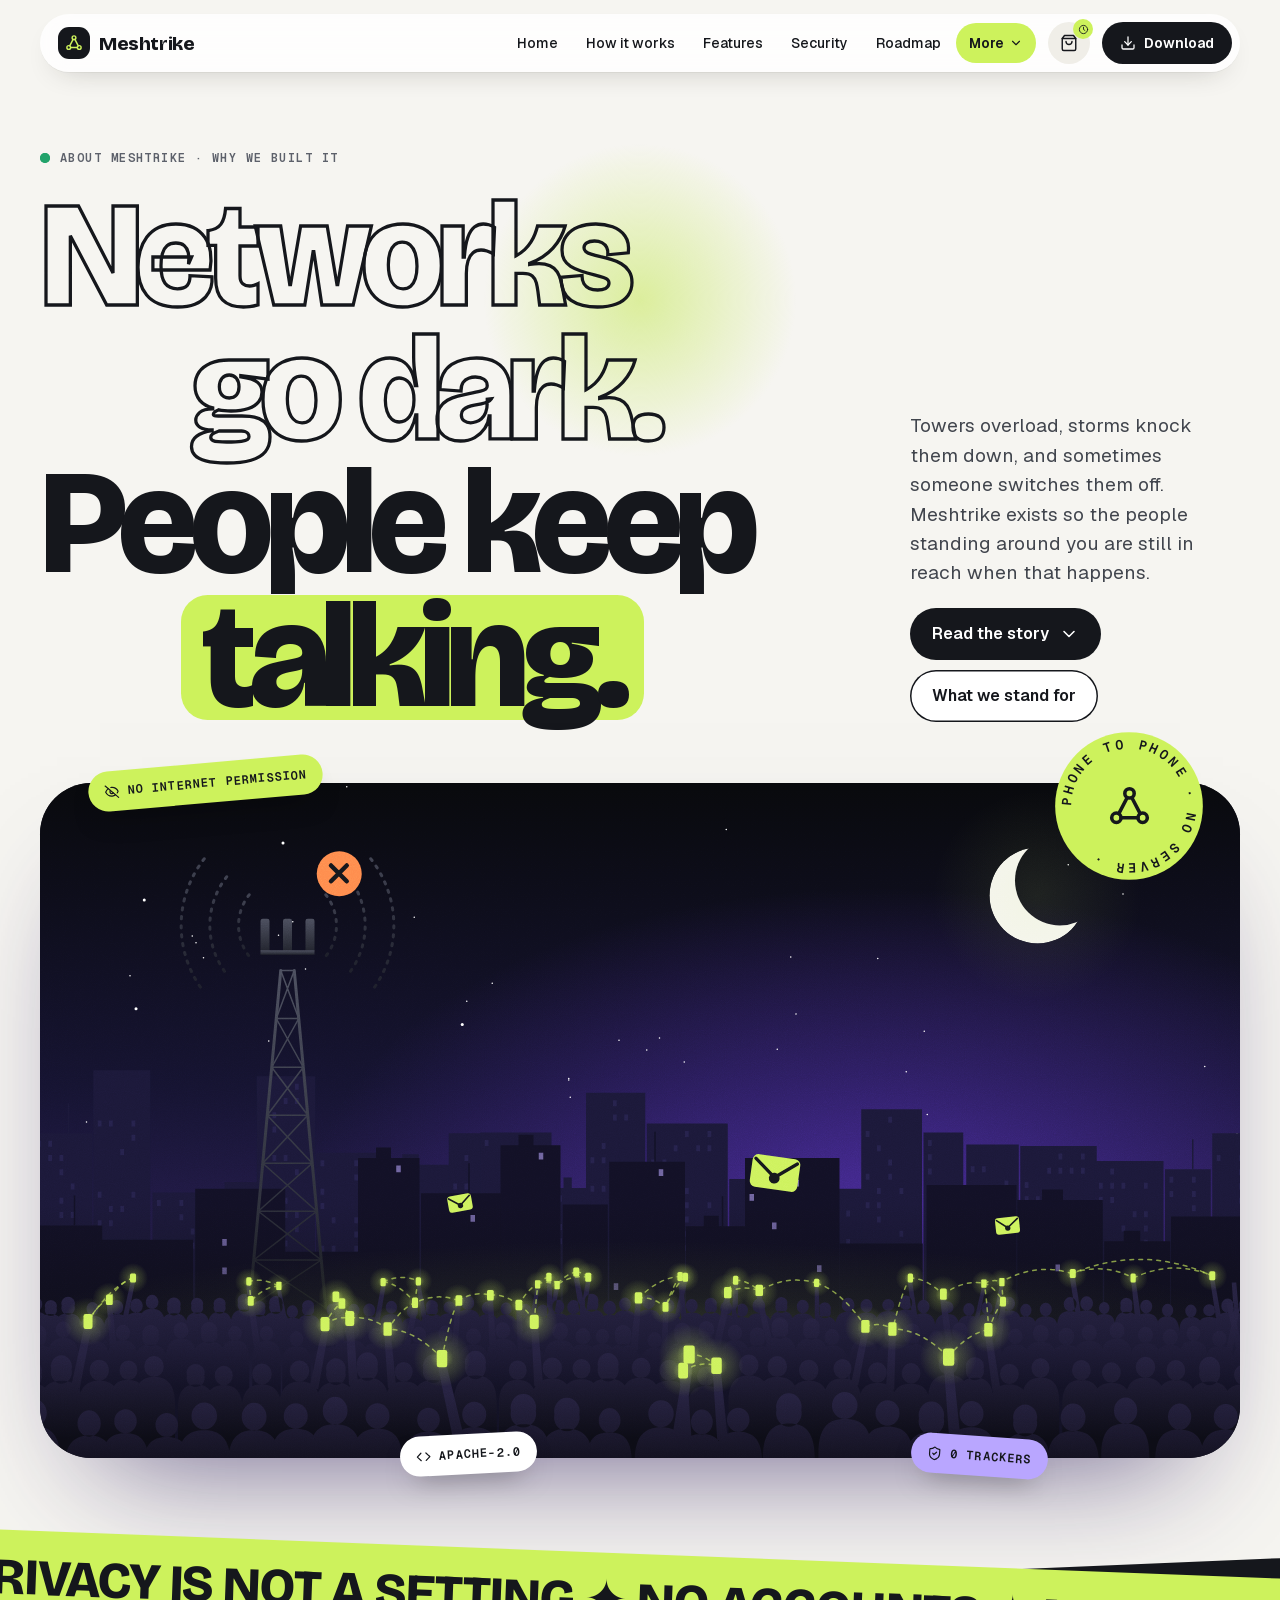
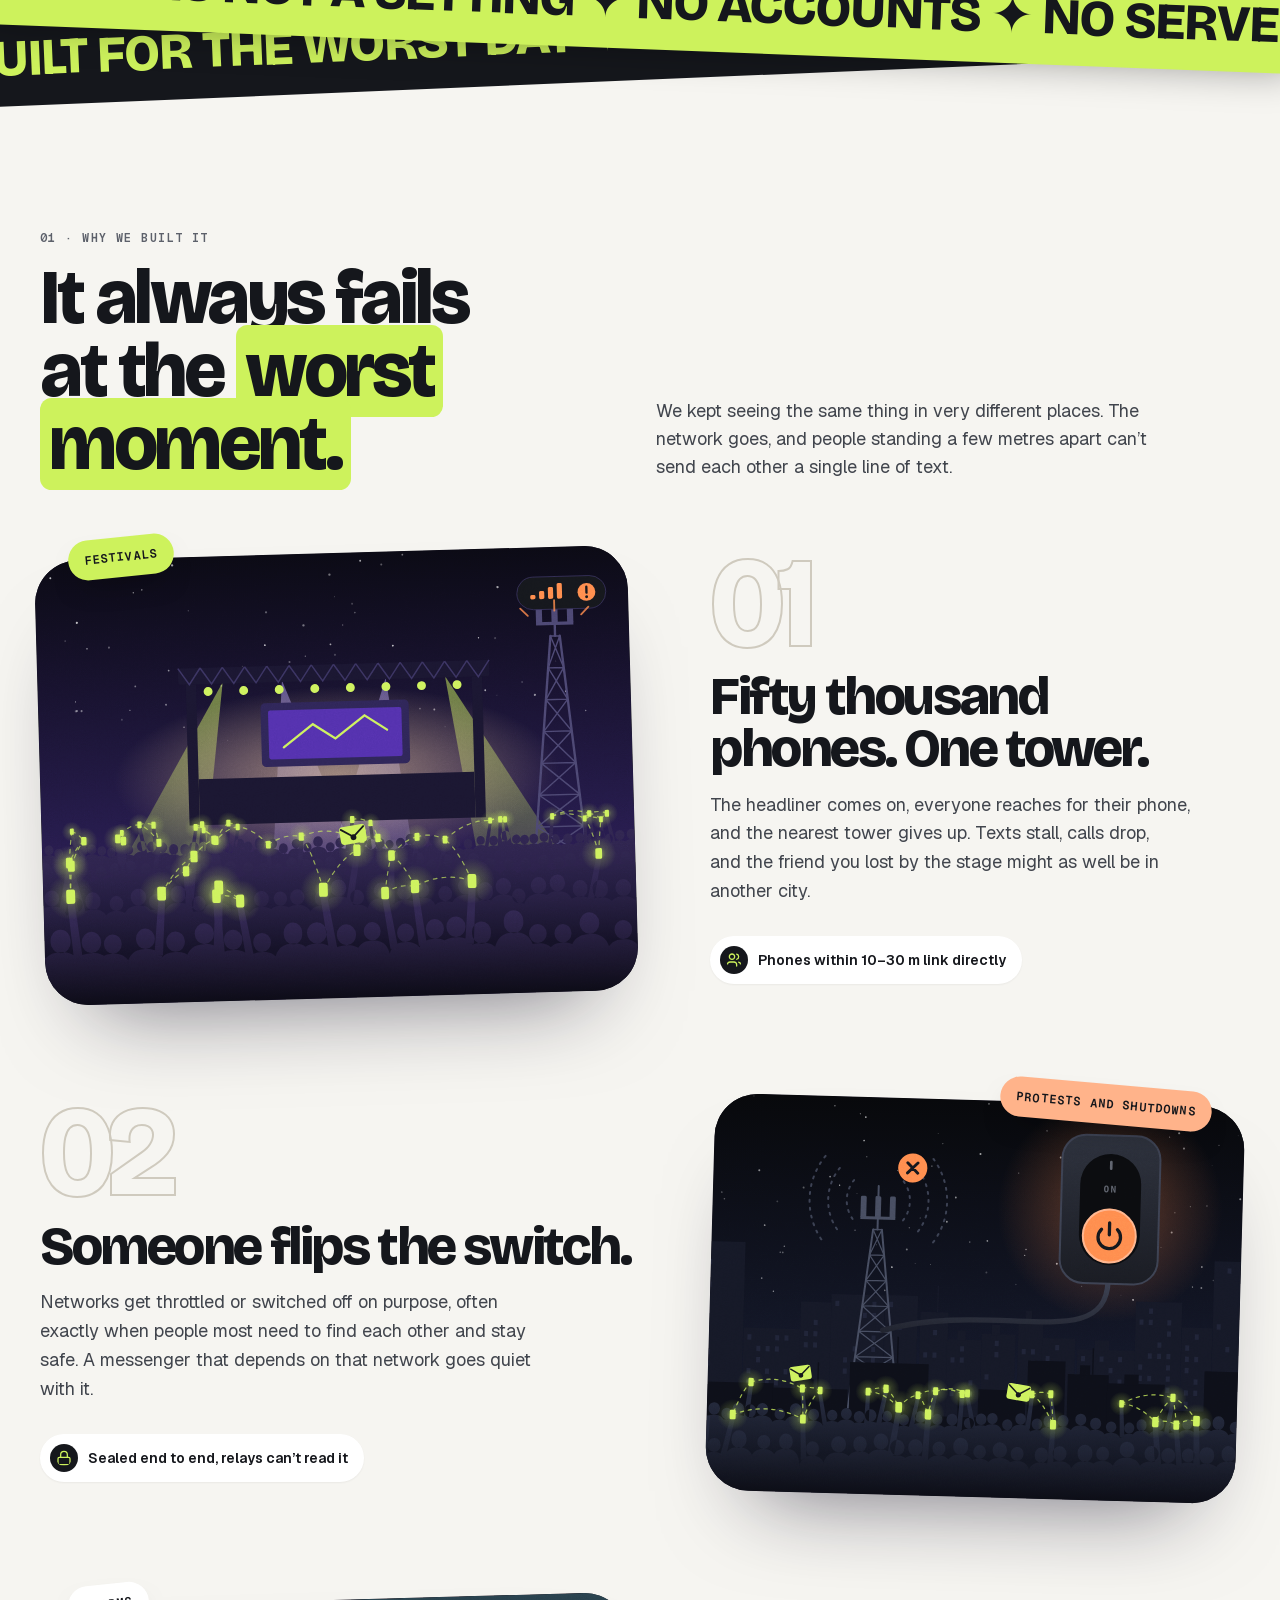
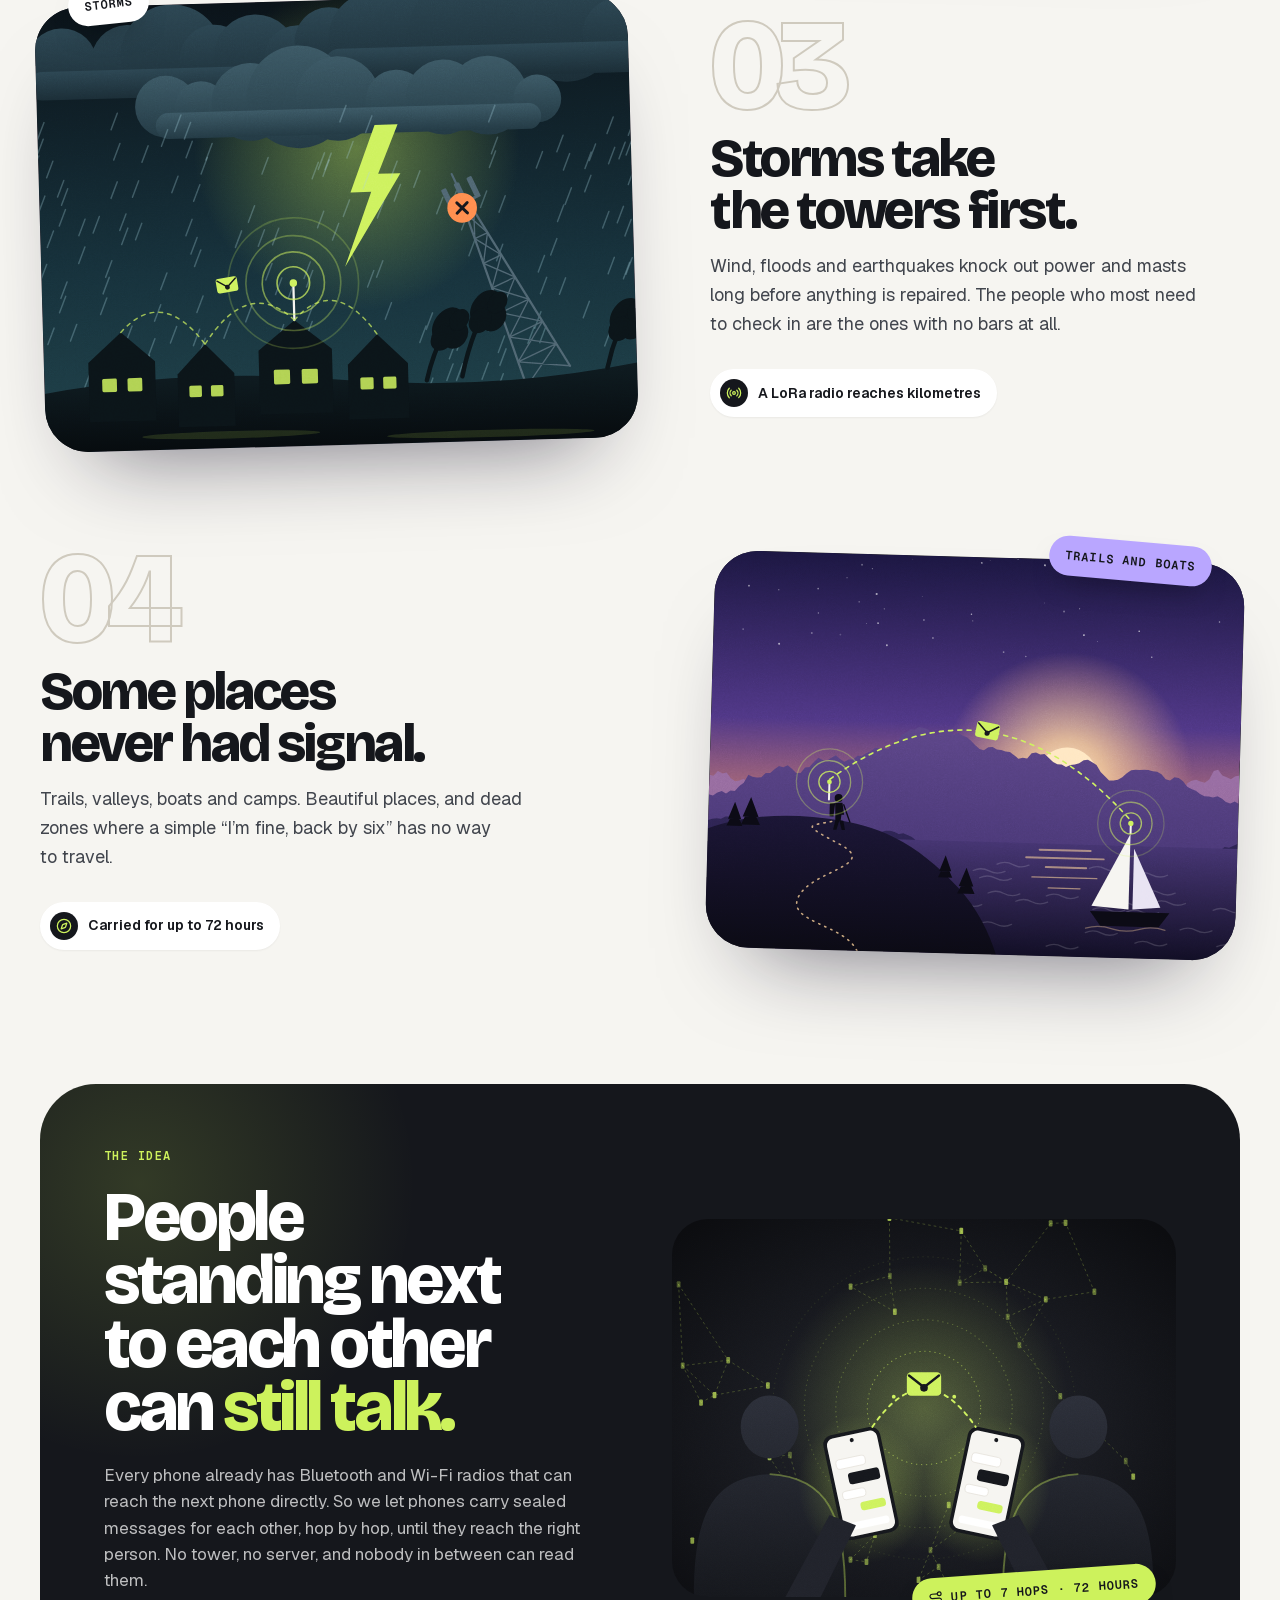
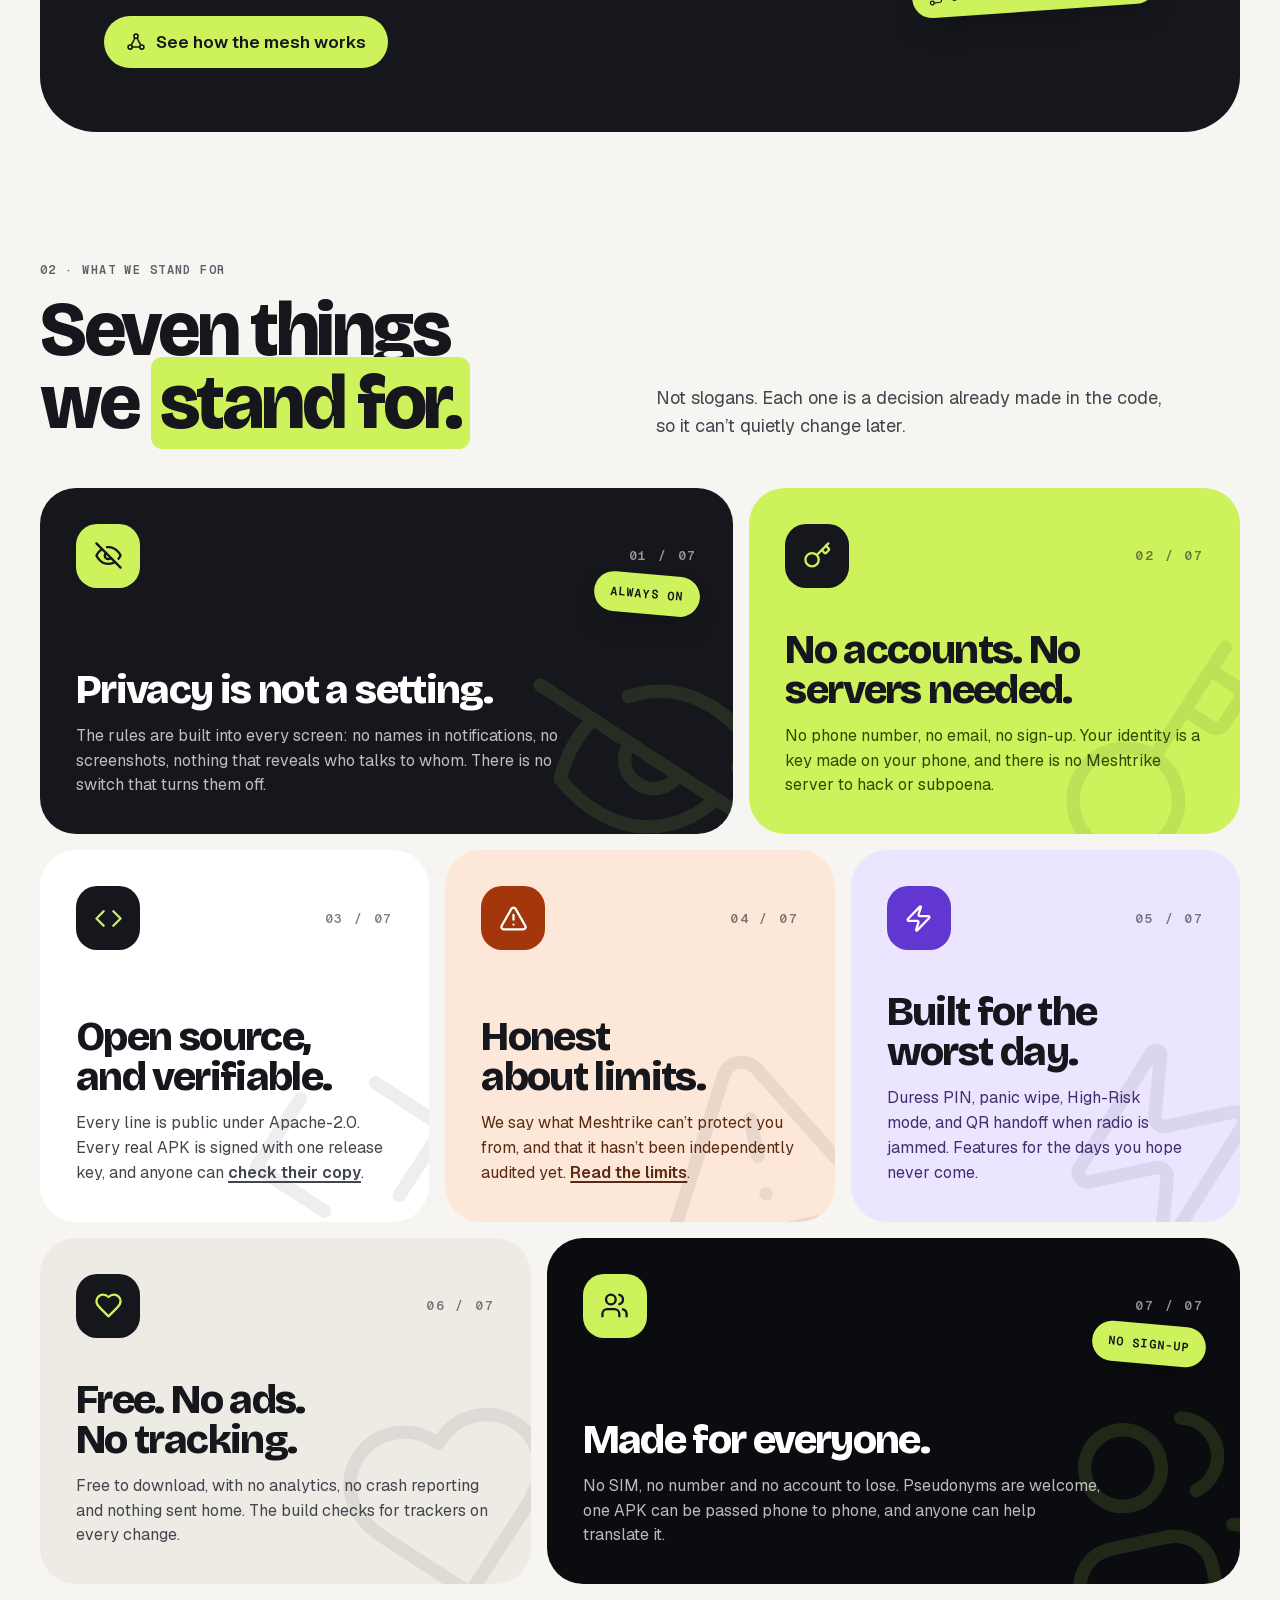
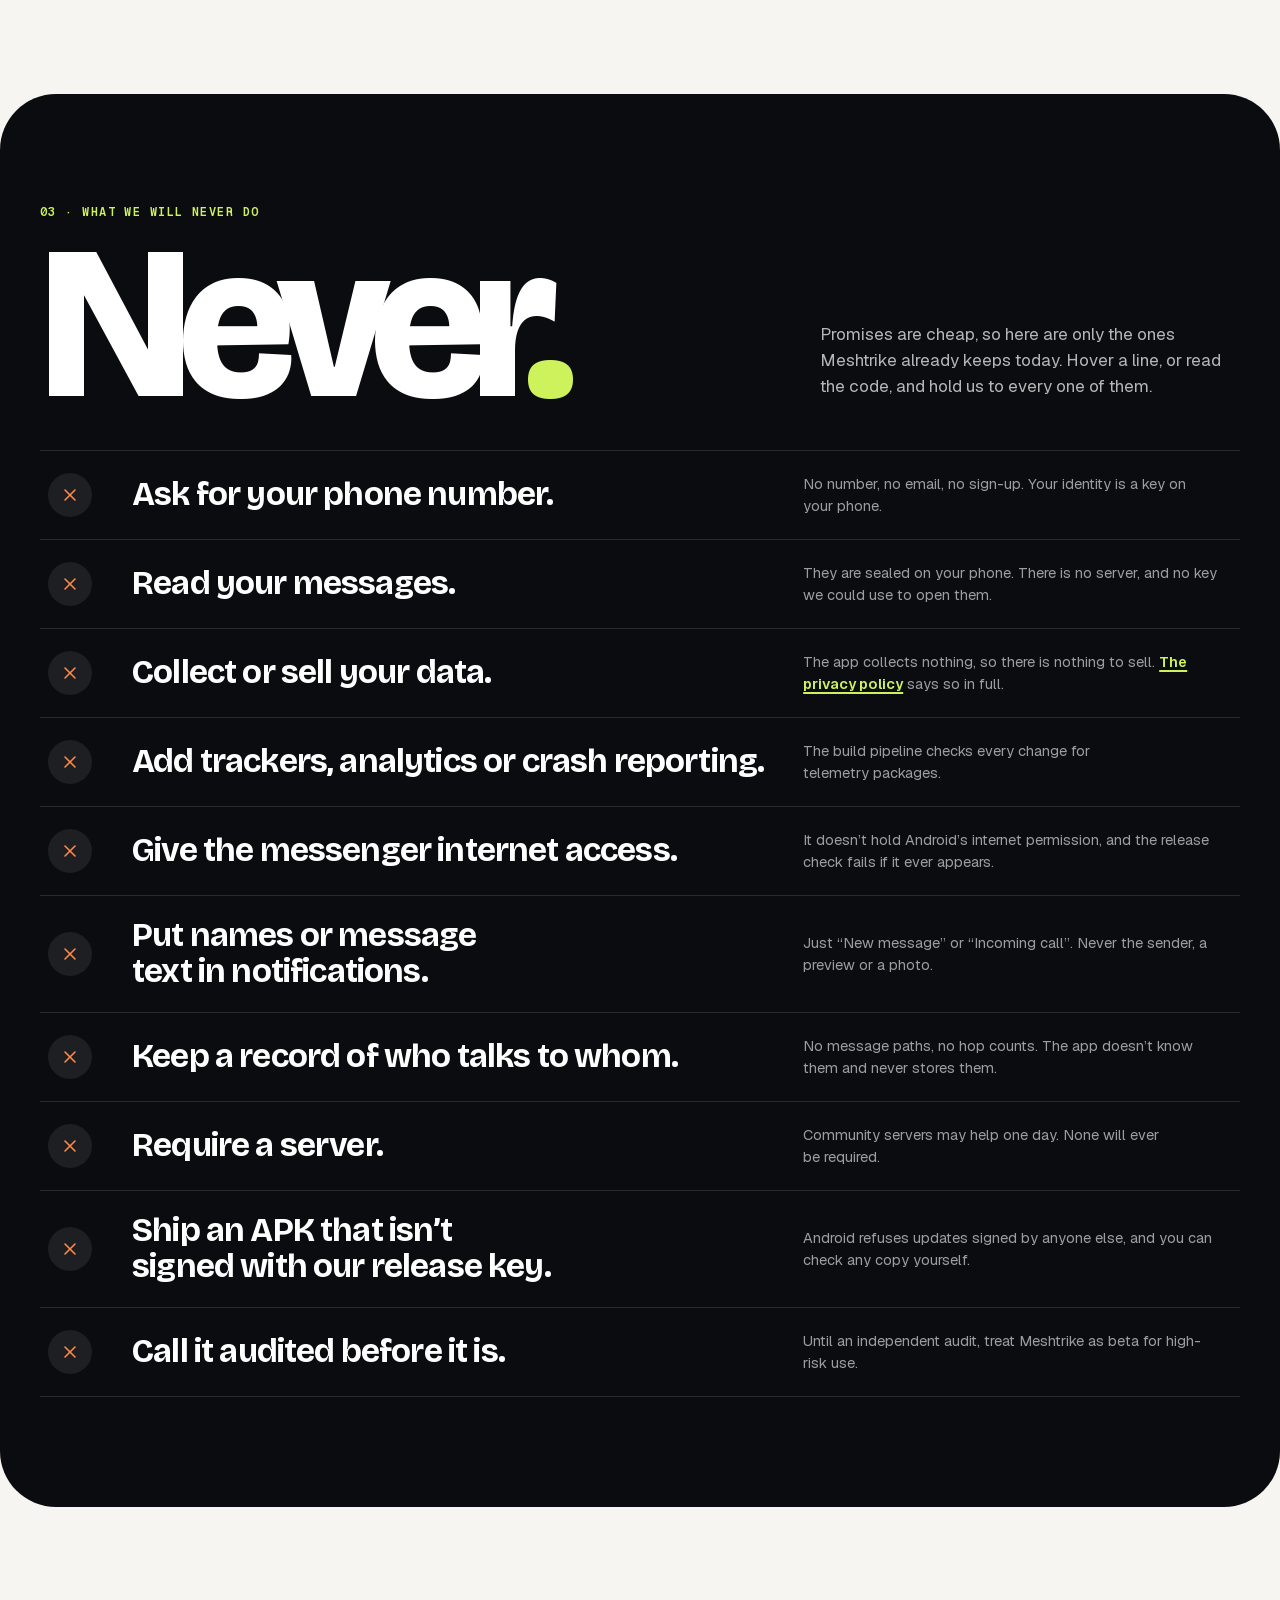
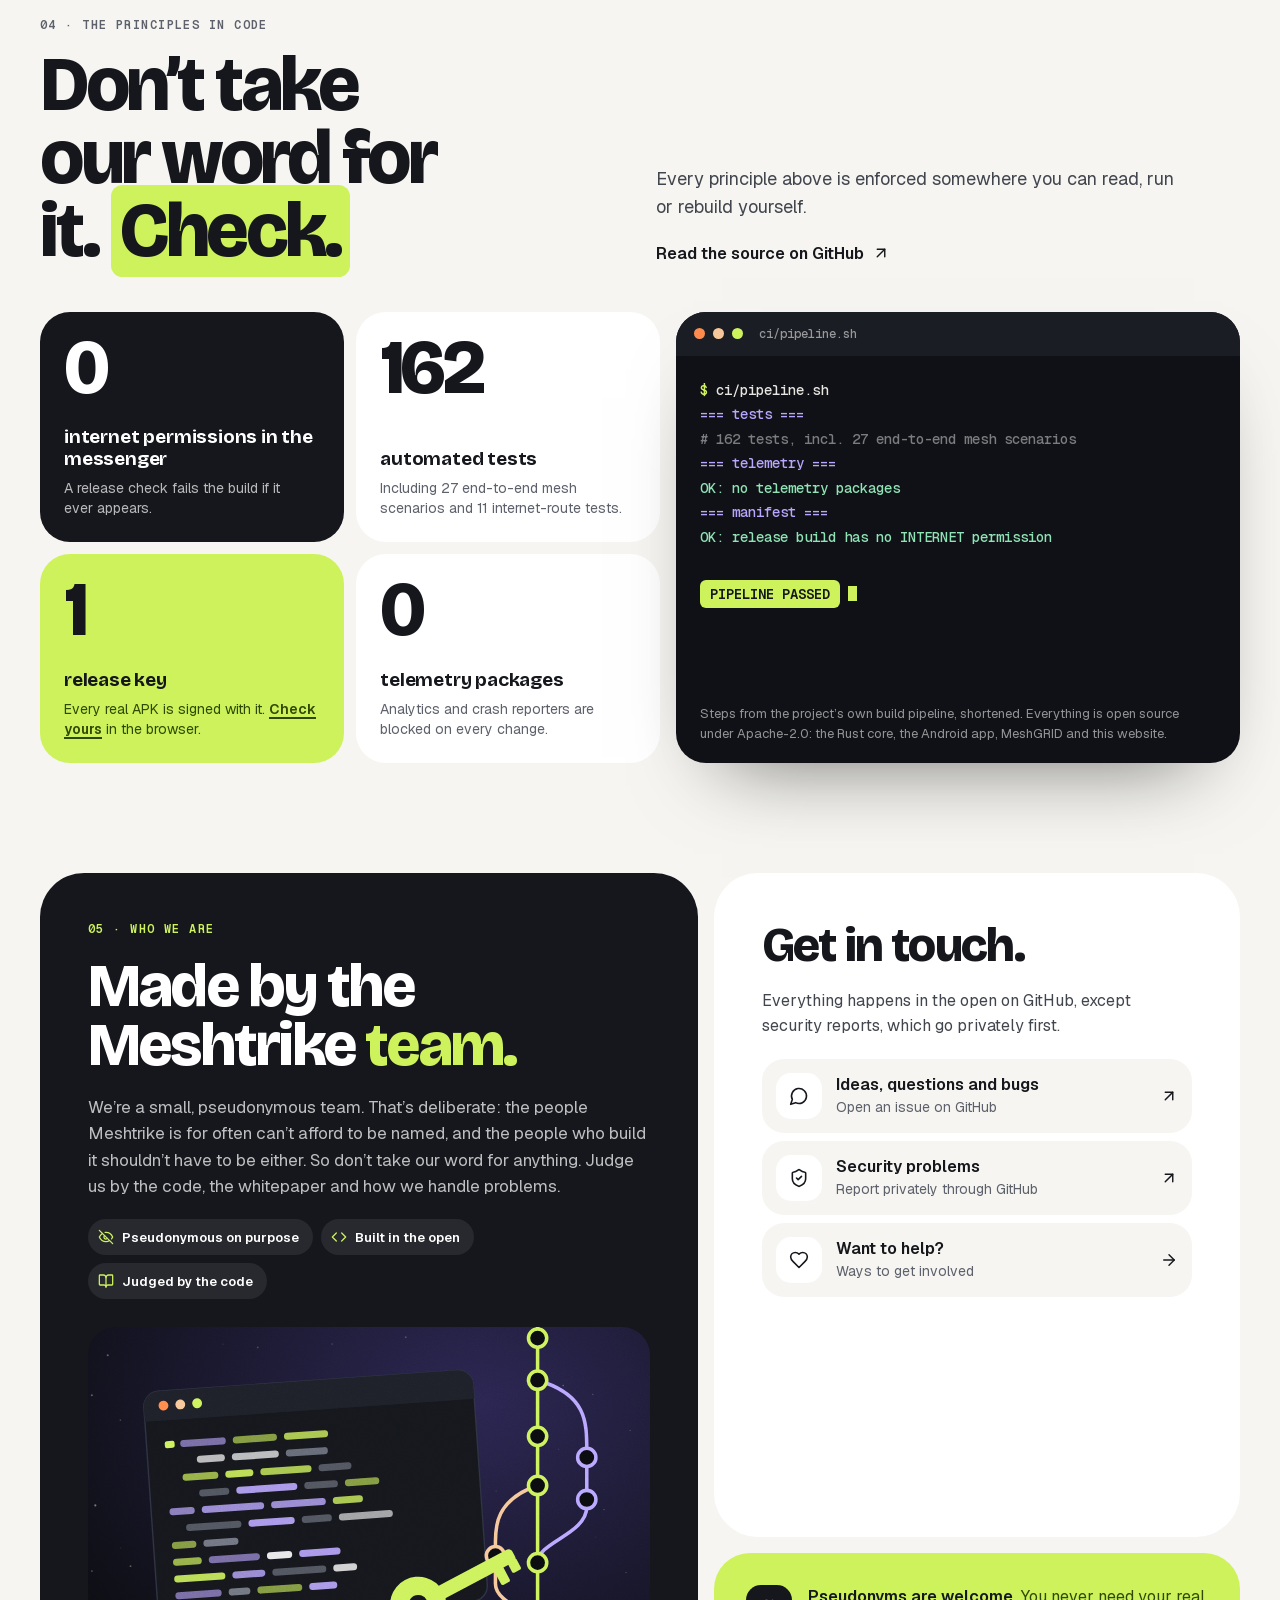
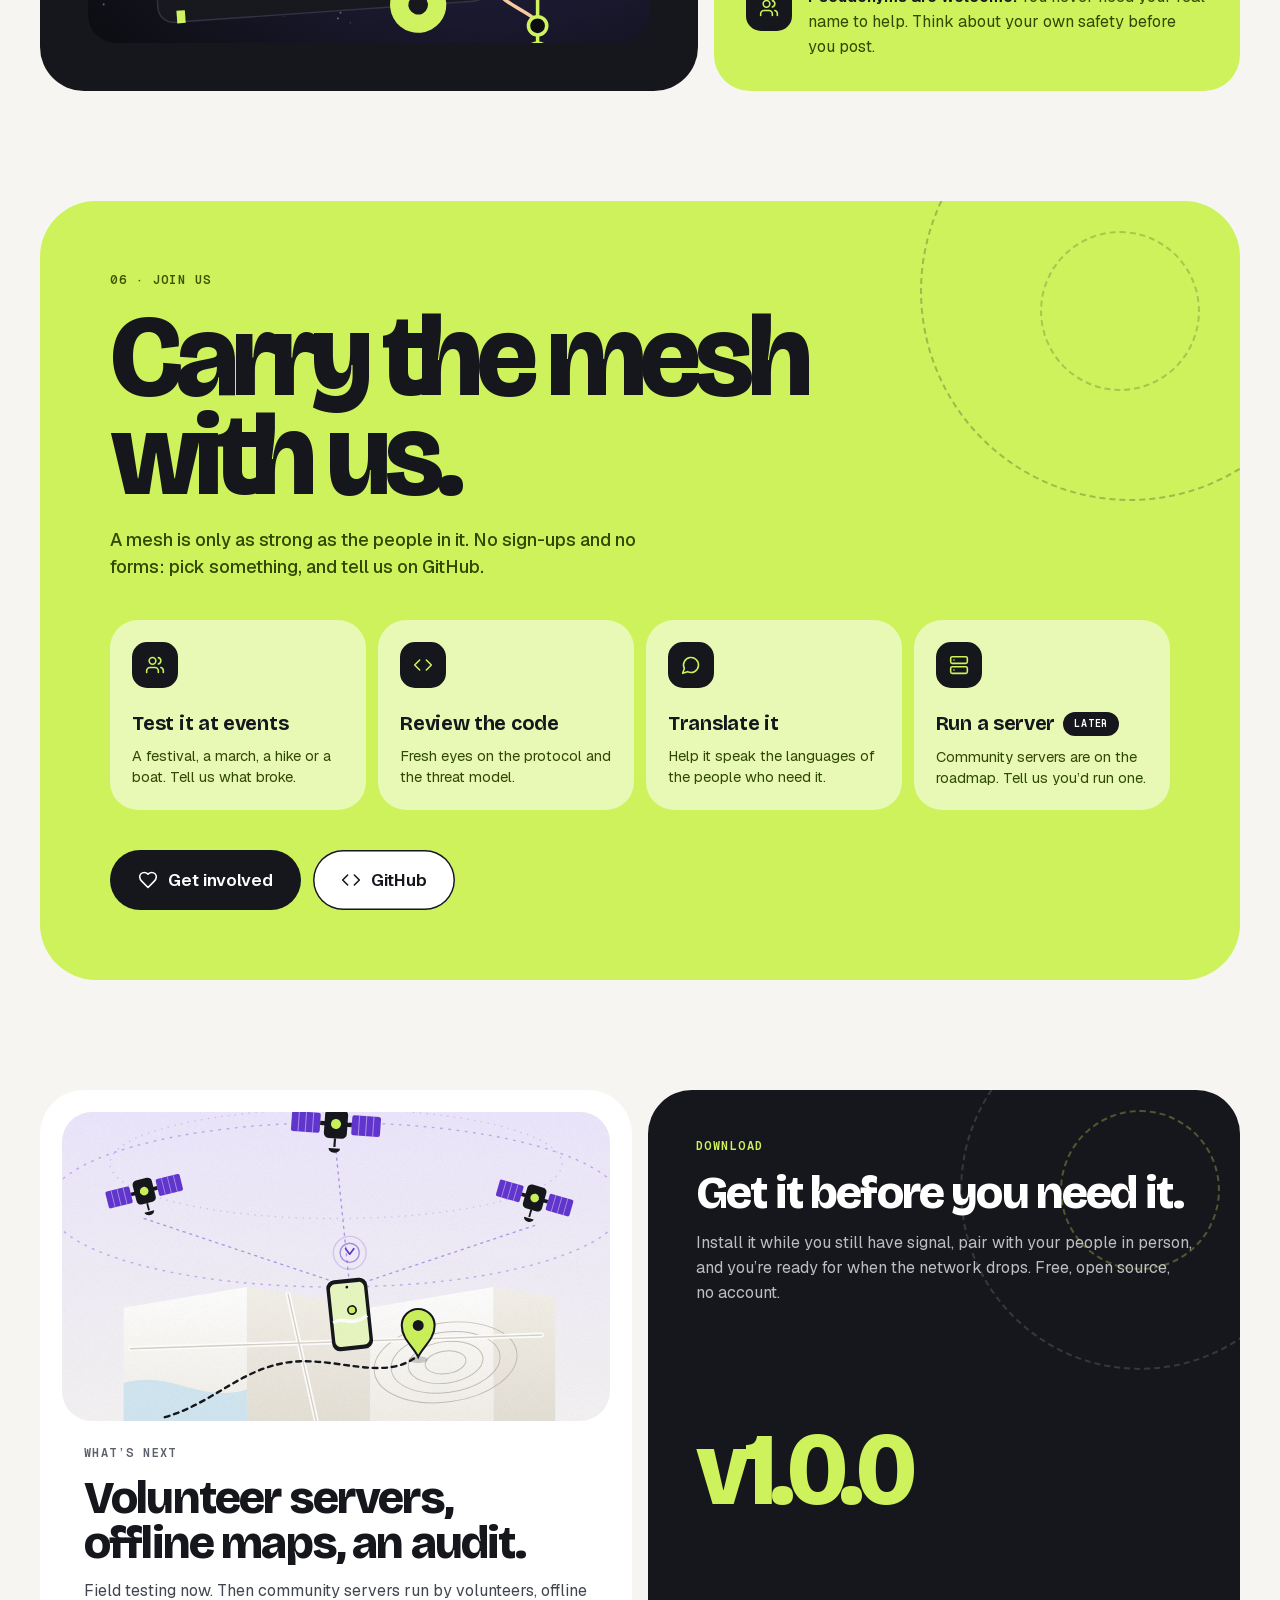
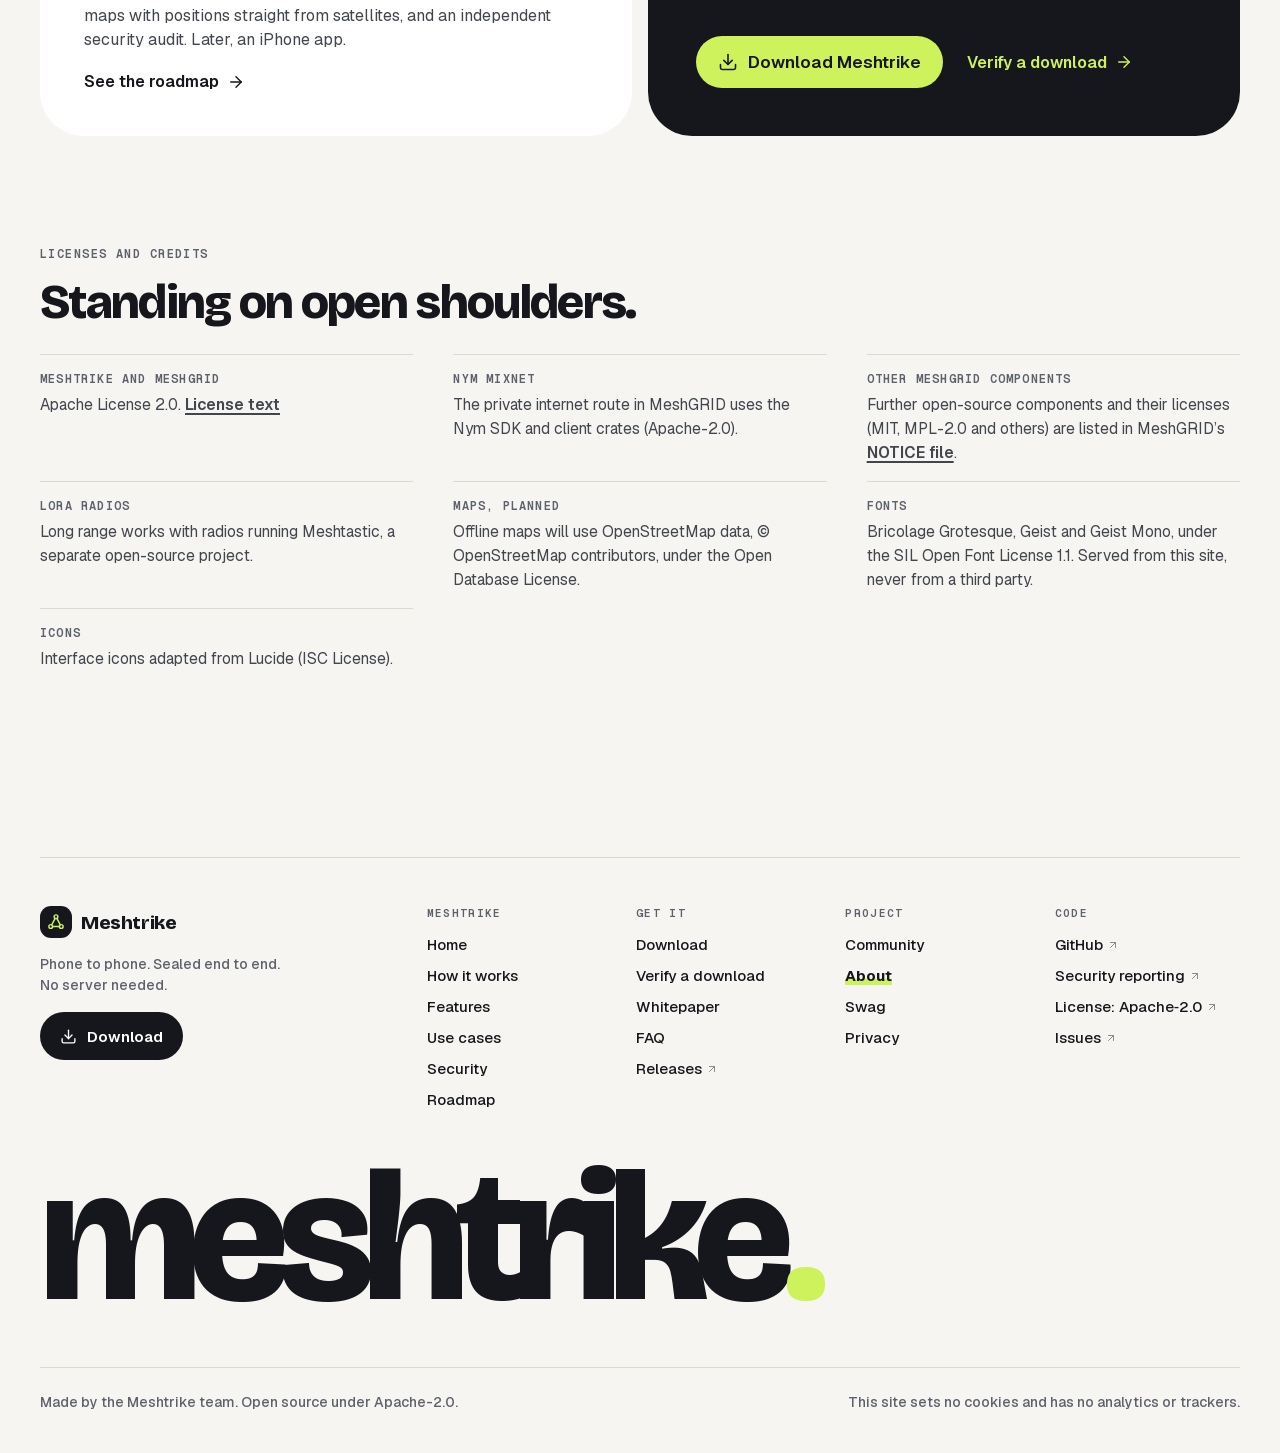
==== commit c2b4bf34: "Richer home page, new About page, roadmap after v1.0.0" ====
--- a/about.html
+++ b/about.html
@@ -4,14 +4,14 @@
 <meta charset="utf-8">
 <meta name="viewport" content="width=device-width, initial-scale=1">
 <title>About · Meshtrike</title>
-<meta name="description" content="Why Meshtrike exists, the principles it is built on, who makes it and how to reach the Meshtrike team.">
+<meta name="description" content="Why we built Meshtrike, what we stand for and what we will never do. An offline, end-to-end encrypted mesh messenger, made in the open by the Meshtrike team.">
 <link rel="canonical" href="https://meshtrike0.github.io/about.html">
 <meta name="theme-color" content="#F6F5F1">
 <meta name="referrer" content="no-referrer">
 <!-- Everything is served from this folder: no analytics, no trackers, no third-party requests. -->
 <meta http-equiv="Content-Security-Policy" content="default-src 'self'; img-src 'self' data:; style-src 'self' 'unsafe-inline'; script-src 'self'; font-src 'self'; connect-src 'none'; object-src 'none'; base-uri 'self'; form-action 'none'">
 <meta property="og:title" content="About · Meshtrike">
-<meta property="og:description" content="Why Meshtrike exists, the principles it is built on, who makes it and how to reach the Meshtrike team.">
+<meta property="og:description" content="Why we built Meshtrike, what we stand for and what we will never do. An offline, end-to-end encrypted mesh messenger, made in the open by the Meshtrike team.">
 <meta property="og:type" content="website">
 <meta property="og:url" content="https://meshtrike0.github.io/about.html">
 <link rel="icon" href="favicon.svg" type="image/svg+xml">
@@ -28,11 +28,8 @@
   <symbol id="i-mesh" viewBox="0 0 24 24"><circle cx="12" cy="5" r="2.5"/><circle cx="5" cy="18" r="2.5"/><circle cx="19" cy="18" r="2.5"/><path d="M10.8 7.2 6.3 15.8"/><path d="M13.2 7.2l4.5 8.6"/><path d="M7.5 18h9"/></symbol>
   <symbol id="i-download" viewBox="0 0 24 24"><path d="M12 15V3"/><path d="M21 15v4a2 2 0 0 1-2 2H5a2 2 0 0 1-2-2v-4"/><path d="m7 10 5 5 5-5"/></symbol>
   <symbol id="i-bag" viewBox="0 0 24 24"><path d="M6 2 3 6v14a2 2 0 0 0 2 2h14a2 2 0 0 0 2-2V6l-3-4Z"/><path d="M3 6h18"/><path d="M16 10a4 4 0 0 1-8 0"/></symbol>
-  <symbol id="i-bt" viewBox="0 0 24 24"><path d="m7 7 10 10-5 5V2l5 5L7 17"/></symbol>
   <symbol id="i-clock" viewBox="0 0 24 24"><circle cx="12" cy="12" r="9"/><path d="M12 7v5l3 2"/></symbol>
   <symbol id="i-shieldOk" viewBox="0 0 24 24"><path d="M20 13c0 5-3.5 7.5-7.66 8.95a1 1 0 0 1-.67-.01C7.5 20.5 4 18 4 13V6a1 1 0 0 1 1-1c2 0 4.5-1.2 6.24-2.72a1.17 1.17 0 0 1 1.52 0C14.51 3.81 17 5 19 5a1 1 0 0 1 1 1z"/><path d="m9 12 2 2 4-4"/></symbol>
-  <symbol id="i-check" viewBox="0 0 24 24"><path d="M20 6 9 17l-5-5"/></symbol>
-  <symbol id="i-checks" viewBox="0 0 24 24"><path d="M18 6 7 17l-5-5"/><path d="m22 10-7.5 7.5L13 16"/></symbol>
   <symbol id="i-chat" viewBox="0 0 24 24"><path d="M7.9 20A9 9 0 1 0 4 16.1L2 22Z"/></symbol>
   <symbol id="i-x" viewBox="0 0 24 24"><path d="M18 6 6 18"/><path d="m6 6 12 12"/></symbol>
   <symbol id="i-right" viewBox="0 0 24 24"><path d="m9 18 6-6-6-6"/></symbol>
@@ -46,12 +43,15 @@
   <symbol id="i-server" viewBox="0 0 24 24"><rect width="20" height="8" x="2" y="2" rx="2"/><rect width="20" height="8" x="2" y="14" rx="2"/><path d="M6 6h.01"/><path d="M6 18h.01"/></symbol>
   <symbol id="i-code" viewBox="0 0 24 24"><path d="m16 18 6-6-6-6"/><path d="m8 6-6 6 6 6"/></symbol>
   <symbol id="i-book" viewBox="0 0 24 24"><path d="M12 7v14"/><path d="M3 18a1 1 0 0 1-1-1V4a1 1 0 0 1 1-1h5a4 4 0 0 1 4 4 4 4 0 0 1 4-4h5a1 1 0 0 1 1 1v13a1 1 0 0 1-1 1h-6a3 3 0 0 0-3 3 3 3 0 0 0-3-3z"/></symbol>
-  <symbol id="i-doc" viewBox="0 0 24 24"><path d="M15 2H6a2 2 0 0 0-2 2v16a2 2 0 0 0 2 2h12a2 2 0 0 0 2-2V7Z"/><path d="M14 2v4a2 2 0 0 0 2 2h4"/><path d="M10 9H8"/><path d="M16 13H8"/><path d="M16 17H8"/></symbol>
   <symbol id="i-info" viewBox="0 0 24 24"><circle cx="12" cy="12" r="10"/><path d="M12 16v-4"/><path d="M12 8h.01"/></symbol>
   <symbol id="i-help" viewBox="0 0 24 24"><circle cx="12" cy="12" r="10"/><path d="M9.09 9a3 3 0 0 1 5.83 1c0 2-3 3-3 3"/><path d="M12 17h.01"/></symbol>
   <symbol id="i-heart" viewBox="0 0 24 24"><path d="M19 14c1.49-1.46 3-3.21 3-5.5A5.5 5.5 0 0 0 16.5 3c-1.76 0-3 .5-4.5 2-1.5-1.5-2.74-2-4.5-2A5.5 5.5 0 0 0 2 8.5c0 2.3 1.5 4.05 3 5.5l7 7Z"/></symbol>
   <symbol id="i-route" viewBox="0 0 24 24"><circle cx="6" cy="19" r="3"/><path d="M9 19h8.5a3.5 3.5 0 0 0 0-7h-11a3.5 3.5 0 0 1 0-7H15"/><circle cx="18" cy="5" r="3"/></symbol>
-  <symbol id="i-eye" viewBox="0 0 24 24"><path d="M2.062 12.348a1 1 0 0 1 0-.696 10.75 10.75 0 0 1 19.876 0 1 1 0 0 1 0 .696 10.75 10.75 0 0 1-19.876 0"/><circle cx="12" cy="12" r="3"/></symbol>
+  <symbol id="i-lock" viewBox="0 0 24 24"><rect x="3" y="11" width="18" height="11" rx="2"/><path d="M7 11V7a5 5 0 0 1 10 0v4"/></symbol>
+  <symbol id="i-radio" viewBox="0 0 24 24"><path d="M4.9 19.1C1 15.2 1 8.8 4.9 4.9"/><path d="M7.8 16.2c-2.3-2.3-2.3-6.1 0-8.5"/><circle cx="12" cy="12" r="2"/><path d="M16.2 7.8c2.3 2.3 2.3 6.1 0 8.5"/><path d="M19.1 4.9C23 8.8 23 15.1 19.1 19"/></symbol>
+  <symbol id="i-compass" viewBox="0 0 24 24"><circle cx="12" cy="12" r="10"/><path d="m16.24 7.76-1.804 5.411a2 2 0 0 1-1.265 1.265L7.76 16.24l1.804-5.411a2 2 0 0 1 1.265-1.265z"/></symbol>
+  <symbol id="i-key" viewBox="0 0 24 24"><path d="m15.5 7.5 2.3 2.3a1 1 0 0 0 1.4 0l2.1-2.1a1 1 0 0 0 0-1.4L19 4"/><path d="m21 2-9.6 9.6"/><circle cx="7.5" cy="15.5" r="5.5"/></symbol>
+  <symbol id="i-zap" viewBox="0 0 24 24"><path d="M4 14a1 1 0 0 1-.78-1.63l9.9-10.2a.5.5 0 0 1 .86.46l-1.92 6.02A1 1 0 0 0 13 10h7a1 1 0 0 1 .78 1.63l-9.9 10.2a.5.5 0 0 1-.86-.46l1.92-6.02A1 1 0 0 0 11 14z"/></symbol>
 </svg>
 <a class="skip" href="#main">Skip to content</a>
 <div class="page">
@@ -111,79 +111,319 @@
 </header>
 
 <main id="main">
-<section class="sec phead" aria-labelledby="page-title">
-  <svg class="phead__bg" aria-hidden="true" viewBox="0 0 1200 700" preserveAspectRatio="xMidYMid slice">
-    <g class="lines" fill="none" stroke="#15171C" stroke-opacity=".14" stroke-width="1.2" stroke-dasharray="4 8">
-      <path d="M80 140 L260 260 L470 120 L640 300 L860 160 L1060 280"/>
-      <path d="M260 260 L210 480 L430 560 L640 300 L820 520 L1060 280"/>
-      <path d="M470 120 L640 300 L430 560"/>
-      <path d="M860 160 L820 520 L1120 600"/>
-      <path d="M80 140 L210 480"/>
-    </g>
-    <g fill="#15171C" fill-opacity=".16">
-      <circle cx="80" cy="140" r="6"/><circle cx="260" cy="260" r="8"/><circle cx="470" cy="120" r="6"/><circle cx="640" cy="300" r="9"/><circle cx="860" cy="160" r="6"/><circle cx="1060" cy="280" r="8"/><circle cx="210" cy="480" r="6"/><circle cx="430" cy="560" r="7"/><circle cx="820" cy="520" r="7"/><circle cx="1120" cy="600" r="6"/>
-    </g>
-  </svg>
-  <div class="wrap phead__inner">
-    <p class="eyebrow phead__eye">ABOUT</p>
-    <h1 class="h1p" id="page-title">Networks get cut. People nearby can still <span class="tilted-hl">talk.</span></h1>
-    <p class="phead__lead">Meshtrike exists because the moments you most need to reach someone are often the moments the network fails: when a crowd overloads the tower, when a storm takes it down, or when someone switches it off on purpose.</p>
-  </div>
-</section>
-
-<section id="why" class="sec why" aria-labelledby="why-title">
-  <div class="wrap why__grid">
-    <div class="sec-head" data-reveal>
-      <p class="eyebrow">01 · WHY</p>
-      <h2 class="h2" id="why-title">The phone in your pocket is already a radio.</h2>
-    </div>
-    <div class="why__copy" data-reveal>
-      <p>Most messengers send every word through a company’s servers, over a mobile network that someone else controls. That works until it doesn’t. When it fails, two people standing a few metres apart can’t send each other a single line of text, even though both their phones have Bluetooth and Wi-Fi radios that could talk directly.</p>
-      <p>Meshtrike uses those radios. Phones talk to each other directly and carry sealed messages for one another, so a message can hop across a crowd, a town or a valley without a tower, a server or an account. Nobody in between can read it or tell who it’s for.</p>
-      <p>We build it for festivals and stadiums, for protests and shutdowns, for storms and earthquakes, and for trails and boats far from any signal. And we build it to be honest about its limits, because people in hard places deserve to know exactly what they can rely on.</p>
-    </div>
-  </div>
-</section>
-
-<section id="principles" class="sec principles" aria-labelledby="principles-title">
-  <div class="wrap stack principles__inner">
-    <div class="sec-head" data-reveal>
-      <p class="eyebrow">02 · PRINCIPLES</p>
-      <h2 class="h2" id="principles-title">What we won’t <span class="hl">compromise on.</span></h2>
-    </div>
-    <ul class="pgrid">
-      <li class="pcard" data-reveal><span class="pcard__ic"><svg class="i" aria-hidden="true" focusable="false"><use href="#i-code"/></svg></span><h3 class="pcard__t">Open source</h3><p class="pcard__d">Everything is public under Apache-2.0: the Rust core, the Android app, MeshGRID and this website.</p></li>
-      <li class="pcard" data-reveal><span class="pcard__ic"><svg class="i" aria-hidden="true" focusable="false"><use href="#i-users"/></svg></span><h3 class="pcard__t">No accounts</h3><p class="pcard__d">No phone number, no email, no sign-up. Your identity is a key made on your phone.</p></li>
-      <li class="pcard" data-reveal><span class="pcard__ic"><svg class="i" aria-hidden="true" focusable="false"><use href="#i-server"/></svg></span><h3 class="pcard__t">No servers required</h3><p class="pcard__d">There is no Meshtrike server. Future community servers will help, but none will ever be required.</p></li>
-      <li class="pcard pcard--ink dark" data-reveal><span class="pcard__ic"><svg class="i" aria-hidden="true" focusable="false"><use href="#i-eyeOff"/></svg></span><h3 class="pcard__t">The app never touches the internet</h3><p class="pcard__d">Meshtrike doesn’t hold Android’s internet permission. The optional MeshGRID add-on carries only sealed messages.</p></li>
-      <li class="pcard" data-reveal><span class="pcard__ic"><svg class="i" aria-hidden="true" focusable="false"><use href="#i-eye"/></svg></span><h3 class="pcard__t">No telemetry</h3><p class="pcard__d">No analytics, no crash reporting, nothing sent home. The build checks for it on every change.</p></li>
-      <li class="pcard pcard--lime" data-reveal><span class="pcard__ic"><svg class="i" aria-hidden="true" focusable="false"><use href="#i-alert"/></svg></span><h3 class="pcard__t">Honest about limits</h3><p class="pcard__d">We say what Meshtrike can’t protect you from, and that it hasn’t been independently audited yet.</p></li>
+<section class="sec abh" aria-labelledby="page-title">
+  <div class="wrap abh__inner">
+    <div class="abh__top">
+      <p class="eyebrow abh__eye"><span class="live" aria-hidden="true"></span>ABOUT MESHTRIKE · WHY WE BUILT IT</p>
+      <h1 class="abh__h" id="page-title">
+        <span class="h1__line"><span class="h1__in" style="animation-delay:.1s">Networks</span></span>
+        <span class="h1__line"><span class="h1__in" style="animation-delay:.22s">go dark.</span></span>
+        <span class="h1__line"><span class="h1__in" style="animation-delay:.34s">People keep</span></span>
+        <span class="h1__line"><span class="h1__in h1__in--hl" style="animation-delay:.46s">talking.</span></span>
+      </h1>
+      <div class="abh__side">
+        <p class="abh__lead">Towers overload, storms knock them down, and sometimes someone switches them off. Meshtrike exists so the people standing around you are still in reach when that happens.</p>
+        <div class="abh__ctas">
+          <a class="btn btn--ink" href="#story" data-magnet>Read the story<svg class="i" aria-hidden="true" focusable="false"><use href="#i-down"/></svg></a>
+          <a class="btn btn--line" href="#values" data-magnet>What we stand for</a>
+        </div>
+      </div>
+    </div>
+    <figure class="abh__art">
+      <span class="abh__frame"><img src="img/about-hero.svg" width="1600" height="900" alt="Illustration: a city at night under a dead cell tower marked with a cross. Below, a crowd holds up phones that link to each other in a glowing mesh, passing sealed envelopes along."></span>
+      <span class="stk stk--lime abh__s1"><svg class="i" aria-hidden="true" focusable="false"><use href="#i-eyeOff"/></svg>No internet permission</span>
+      <span class="stk stk--white abh__s3"><svg class="i" aria-hidden="true" focusable="false"><use href="#i-code"/></svg>Apache-2.0</span>
+      <span class="stk stk--vio abh__s2"><svg class="i" aria-hidden="true" focusable="false"><use href="#i-shieldOk"/></svg>0 trackers</span>
+      <span class="abh__spin" aria-hidden="true"><svg viewBox="0 0 130 130"><defs><path id="abcirc" d="M65 65 m-50 0 a50 50 0 1 1 100 0 a50 50 0 1 1 -100 0"/></defs><circle cx="65" cy="65" r="64" fill="#CDF25C"/><text fill="#15171C"><textPath href="#abcirc">PHONE TO PHONE · NO SERVER · </textPath></text></svg><svg class="i" aria-hidden="true" focusable="false"><use href="#i-mesh"/></svg></span>
+    </figure>
+  </div>
+</section>
+
+<div class="xband" aria-hidden="true">
+  <div class="band band--lime">
+    <div class="band__track">
+      <span>PRIVACY IS NOT A SETTING ✦ NO ACCOUNTS ✦ NO SERVERS NEEDED ✦ OPEN SOURCE ✦ HONEST ABOUT LIMITS ✦ </span>
+      <span>PRIVACY IS NOT A SETTING ✦ NO ACCOUNTS ✦ NO SERVERS NEEDED ✦ OPEN SOURCE ✦ HONEST ABOUT LIMITS ✦ </span>
+    </div>
+  </div>
+  <div class="band band--ink">
+    <div class="band__track band__track--rev">
+      <span>BUILT FOR THE WORST DAY ✦ NO ADS ✦ NO TRACKING ✦ MADE FOR EVERYONE ✦ PEOPLE NEARBY CAN STILL TALK ✦ </span>
+      <span>BUILT FOR THE WORST DAY ✦ NO ADS ✦ NO TRACKING ✦ MADE FOR EVERYONE ✦ PEOPLE NEARBY CAN STILL TALK ✦ </span>
+    </div>
+  </div>
+</div>
+<section id="story" class="sec story" aria-labelledby="story-title">
+  <div class="wrap stack story__inner">
+    <div class="split" data-reveal>
+      <div class="sec-head">
+        <p class="eyebrow">01 · WHY WE BUILT IT</p>
+        <h2 class="h2" id="story-title">It always fails at the <span class="hl">worst moment.</span></h2>
+      </div>
+      <div class="split__aside">
+        <p class="lead">We kept seeing the same thing in very different places. The network goes, and people standing a few metres apart can’t send each other a single line of text.</p>
+      </div>
+    </div>
+    <ol class="chapters">
+      <li class="chap" data-reveal>
+        <figure class="chap__art">
+          <span class="chap__frame"><img src="img/ch-festival.svg" width="800" height="600" alt="Illustration: a festival crowd under stage lights holding up phones linked by a glowing mesh, next to a cell tower with an overloaded signal warning." loading="lazy" decoding="async"></span>
+          <span class="stk stk--lime chap__stk">FESTIVALS</span>
+        </figure>
+        <div class="chap__txt">
+          <span class="chap__n" aria-hidden="true">01</span>
+          <h3 class="chap__t">Fifty thousand phones. One tower.</h3>
+          <p class="chap__d">The headliner comes on, everyone reaches for their phone, and the nearest tower gives up. Texts stall, calls drop, and the friend you lost by the stage might as well be in another city.</p>
+          <p class="chap__fact"><svg class="i" aria-hidden="true" focusable="false"><use href="#i-users"/></svg>Phones within 10–30 m link directly</p>
+        </div>
+      </li>
+      <li class="chap" data-reveal>
+        <figure class="chap__art">
+          <span class="chap__frame"><img src="img/ch-shutdown.svg" width="800" height="600" alt="Illustration: a giant power switch turned off above a dark city and a dead cell tower, while people in the street below stay linked phone to phone." loading="lazy" decoding="async"></span>
+          <span class="stk stk--orange chap__stk">PROTESTS AND SHUTDOWNS</span>
+        </figure>
+        <div class="chap__txt">
+          <span class="chap__n" aria-hidden="true">02</span>
+          <h3 class="chap__t">Someone flips the switch.</h3>
+          <p class="chap__d">Networks get throttled or switched off on purpose, often exactly when people most need to find each other and stay safe. A messenger that depends on that network goes quiet with it.</p>
+          <p class="chap__fact"><svg class="i" aria-hidden="true" focusable="false"><use href="#i-lock"/></svg>Sealed end to end, relays can’t read it</p>
+        </div>
+      </li>
+      <li class="chap" data-reveal>
+        <figure class="chap__art">
+          <span class="chap__frame"><img src="img/ch-storm.svg" width="800" height="600" alt="Illustration: a storm with lightning over a small town and a toppled cell tower. A radio antenna on one roof sends signals to the neighbouring houses." loading="lazy" decoding="async"></span>
+          <span class="stk stk--white chap__stk">STORMS</span>
+        </figure>
+        <div class="chap__txt">
+          <span class="chap__n" aria-hidden="true">03</span>
+          <h3 class="chap__t">Storms take the towers first.</h3>
+          <p class="chap__d">Wind, floods and earthquakes knock out power and masts long before anything is repaired. The people who most need to check in are the ones with no bars at all.</p>
+          <p class="chap__fact"><svg class="i" aria-hidden="true" focusable="false"><use href="#i-radio"/></svg>A LoRa radio reaches kilometres</p>
+        </div>
+      </li>
+      <li class="chap" data-reveal>
+        <figure class="chap__art">
+          <span class="chap__frame"><img src="img/ch-offgrid.svg" width="800" height="600" alt="Illustration: a hiker on a hill at sunset and a sailing boat on the water below, linked across the distance by a long-range radio signal carrying a sealed envelope." loading="lazy" decoding="async"></span>
+          <span class="stk stk--vio chap__stk">TRAILS AND BOATS</span>
+        </figure>
+        <div class="chap__txt">
+          <span class="chap__n" aria-hidden="true">04</span>
+          <h3 class="chap__t">Some places never had signal.</h3>
+          <p class="chap__d">Trails, valleys, boats and camps. Beautiful places, and dead zones where a simple “I’m fine, back by six” has no way to travel.</p>
+          <p class="chap__fact"><svg class="i" aria-hidden="true" focusable="false"><use href="#i-compass"/></svg>Carried for up to 72 hours</p>
+        </div>
+      </li>
+    </ol>
+  </div>
+</section>
+
+<section id="idea" class="sec spark" aria-labelledby="idea-title">
+  <div class="spark__box dark" data-reveal>
+    <div class="spark__copy">
+      <p class="eyebrow eyebrow--lime">THE IDEA</p>
+      <h2 class="spark__h" id="idea-title">People standing next to each other can <span class="lime">still talk.</span></h2>
+      <p class="on-dark spark__d">Every phone already has Bluetooth and Wi-Fi radios that can reach the next phone directly. So we let phones carry sealed messages for each other, hop by hop, until they reach the right person. No tower, no server, and nobody in between can read them.</p>
+      <a class="btn btn--lime" href="how-it-works.html" data-magnet><svg class="i" aria-hidden="true" focusable="false"><use href="#i-mesh"/></svg>See how the mesh works</a>
+    </div>
+    <figure class="spark__art" style="margin:0">
+      <img src="img/ch-spark.svg" width="800" height="600" alt="Illustration: two people side by side with their phones held out, a sealed envelope passing between the phones, inside a wider web of connected phones." loading="lazy" decoding="async">
+      <span class="stk stk--lime spark__stk"><svg class="i" aria-hidden="true" focusable="false"><use href="#i-route"/></svg>Up to 7 hops · 72 hours</span>
+    </figure>
+  </div>
+</section>
+<section id="values" class="sec vals" aria-labelledby="values-title">
+  <div class="wrap stack vals__inner">
+    <div class="split" data-reveal>
+      <div class="sec-head">
+        <p class="eyebrow">02 · WHAT WE STAND FOR</p>
+        <h2 class="h2" id="values-title">Seven things we <span class="hl">stand for.</span></h2>
+      </div>
+      <div class="split__aside">
+        <p class="lead">Not slogans. Each one is a decision already made in the code, so it can’t quietly change later.</p>
+      </div>
+    </div>
+    <ul class="vgrid">
+      <li class="val val--a val--ink" data-reveal>
+        <svg class="i val__bg" aria-hidden="true" focusable="false"><use href="#i-eyeOff"/></svg>
+        <div class="val__top"><span class="val__ic"><svg class="i" aria-hidden="true" focusable="false"><use href="#i-eyeOff"/></svg></span><span class="val__n">01 / 07</span></div><span class="stk stk--lime val__stk">Always on</span>
+        <h3 class="val__t">Privacy is not a setting.</h3>
+        <p class="val__d">The rules are built into every screen: no names in notifications, no screenshots, nothing that reveals who talks to whom. There is no switch that turns them off.</p>
+      </li>
+      <li class="val val--b val--lime" data-reveal>
+        <svg class="i val__bg" aria-hidden="true" focusable="false"><use href="#i-key"/></svg>
+        <div class="val__top"><span class="val__ic"><svg class="i" aria-hidden="true" focusable="false"><use href="#i-key"/></svg></span><span class="val__n">02 / 07</span></div>
+        <h3 class="val__t">No accounts. No servers needed.</h3>
+        <p class="val__d">No phone number, no email, no sign-up. Your identity is a key made on your phone, and there is no Meshtrike server to hack or subpoena.</p>
+      </li>
+      <li class="val val--c " data-reveal>
+        <svg class="i val__bg" aria-hidden="true" focusable="false"><use href="#i-code"/></svg>
+        <div class="val__top"><span class="val__ic"><svg class="i" aria-hidden="true" focusable="false"><use href="#i-code"/></svg></span><span class="val__n">03 / 07</span></div>
+        <h3 class="val__t">Open source, and verifiable.</h3>
+        <p class="val__d">Every line is public under Apache-2.0. Every real APK is signed with one release key, and anyone can <a class="inl" href="verify.html">check their copy</a>.</p>
+      </li>
+      <li class="val val--d val--orange" data-reveal>
+        <svg class="i val__bg" aria-hidden="true" focusable="false"><use href="#i-alert"/></svg>
+        <div class="val__top"><span class="val__ic"><svg class="i" aria-hidden="true" focusable="false"><use href="#i-alert"/></svg></span><span class="val__n">04 / 07</span></div>
+        <h3 class="val__t">Honest about limits.</h3>
+        <p class="val__d">We say what Meshtrike can’t protect you from, and that it hasn’t been independently audited yet. <a class="inl" href="security.html#limits">Read the limits</a>.</p>
+      </li>
+      <li class="val val--e val--vio" data-reveal>
+        <svg class="i val__bg" aria-hidden="true" focusable="false"><use href="#i-zap"/></svg>
+        <div class="val__top"><span class="val__ic"><svg class="i" aria-hidden="true" focusable="false"><use href="#i-zap"/></svg></span><span class="val__n">05 / 07</span></div>
+        <h3 class="val__t">Built for the worst day.</h3>
+        <p class="val__d">Duress PIN, panic wipe, High-Risk mode, and QR handoff when radio is jammed. Features for the days you hope never come.</p>
+      </li>
+      <li class="val val--f val--sand" data-reveal>
+        <svg class="i val__bg" aria-hidden="true" focusable="false"><use href="#i-heart"/></svg>
+        <div class="val__top"><span class="val__ic"><svg class="i" aria-hidden="true" focusable="false"><use href="#i-heart"/></svg></span><span class="val__n">06 / 07</span></div>
+        <h3 class="val__t">Free. No ads. No tracking.</h3>
+        <p class="val__d">Free to download, with no analytics, no crash reporting and nothing sent home. The build checks for trackers on every change.</p>
+      </li>
+      <li class="val val--g val--black" data-reveal>
+        <svg class="i val__bg" aria-hidden="true" focusable="false"><use href="#i-users"/></svg>
+        <div class="val__top"><span class="val__ic"><svg class="i" aria-hidden="true" focusable="false"><use href="#i-users"/></svg></span><span class="val__n">07 / 07</span></div><span class="stk stk--lime val__stk">No sign-up</span>
+        <h3 class="val__t">Made for everyone.</h3>
+        <p class="val__d">No SIM, no number and no account to lose. Pseudonyms are welcome, one APK can be passed phone to phone, and anyone can help translate it.</p>
+      </li>
     </ul>
   </div>
 </section>
-
-<section id="team" class="sec team" aria-labelledby="team-title">
-  <div class="wrap team__grid">
-    <div class="team__card dark" data-reveal>
-      <p class="eyebrow eyebrow--lime">03 · WHO</p>
+<section id="never" class="sec never dark" aria-labelledby="never-title">
+  <div class="wrap stack never__inner">
+    <div class="never__head" data-reveal>
+      <p class="eyebrow eyebrow--lime">03 · WHAT WE WILL NEVER DO</p>
+      <h2 class="never__h" id="never-title">Never<span class="lime">.</span></h2>
+      <p class="never__lead">Promises are cheap, so here are only the ones Meshtrike already keeps today. Hover a line, or read the code, and hold us to every one of them.</p>
+    </div>
+    <ol class="nlist">
+      <li class="nrow"><span class="nrow__x" aria-hidden="true"><svg class="i" aria-hidden="true" focusable="false"><use href="#i-x"/></svg></span><p class="nrow__t"><span class="sr-only">We will never </span>Ask for your phone number.</p><p class="nrow__d">No number, no email, no sign-up. Your identity is a key on your phone.</p></li>
+      <li class="nrow"><span class="nrow__x" aria-hidden="true"><svg class="i" aria-hidden="true" focusable="false"><use href="#i-x"/></svg></span><p class="nrow__t"><span class="sr-only">We will never </span>Read your messages.</p><p class="nrow__d">They are sealed on your phone. There is no server, and no key we could use to open them.</p></li>
+      <li class="nrow"><span class="nrow__x" aria-hidden="true"><svg class="i" aria-hidden="true" focusable="false"><use href="#i-x"/></svg></span><p class="nrow__t"><span class="sr-only">We will never </span>Collect or sell your data.</p><p class="nrow__d">The app collects nothing, so there is nothing to sell. <a class="inl" href="privacy.html">The privacy policy</a> says so in full.</p></li>
+      <li class="nrow"><span class="nrow__x" aria-hidden="true"><svg class="i" aria-hidden="true" focusable="false"><use href="#i-x"/></svg></span><p class="nrow__t"><span class="sr-only">We will never </span>Add trackers, analytics or crash reporting.</p><p class="nrow__d">The build pipeline checks every change for telemetry packages.</p></li>
+      <li class="nrow"><span class="nrow__x" aria-hidden="true"><svg class="i" aria-hidden="true" focusable="false"><use href="#i-x"/></svg></span><p class="nrow__t"><span class="sr-only">We will never </span>Give the messenger internet access.</p><p class="nrow__d">It doesn’t hold Android’s internet permission, and the release check fails if it ever appears.</p></li>
+      <li class="nrow"><span class="nrow__x" aria-hidden="true"><svg class="i" aria-hidden="true" focusable="false"><use href="#i-x"/></svg></span><p class="nrow__t"><span class="sr-only">We will never </span>Put names or message text in notifications.</p><p class="nrow__d">Just “New message” or “Incoming call”. Never the sender, a preview or a photo.</p></li>
+      <li class="nrow"><span class="nrow__x" aria-hidden="true"><svg class="i" aria-hidden="true" focusable="false"><use href="#i-x"/></svg></span><p class="nrow__t"><span class="sr-only">We will never </span>Keep a record of who talks to whom.</p><p class="nrow__d">No message paths, no hop counts. The app doesn’t know them and never stores them.</p></li>
+      <li class="nrow"><span class="nrow__x" aria-hidden="true"><svg class="i" aria-hidden="true" focusable="false"><use href="#i-x"/></svg></span><p class="nrow__t"><span class="sr-only">We will never </span>Require a server.</p><p class="nrow__d">Community servers may help one day. None will ever be required.</p></li>
+      <li class="nrow"><span class="nrow__x" aria-hidden="true"><svg class="i" aria-hidden="true" focusable="false"><use href="#i-x"/></svg></span><p class="nrow__t"><span class="sr-only">We will never </span>Ship an APK that isn’t signed with our release key.</p><p class="nrow__d">Android refuses updates signed by anyone else, and you can check any copy yourself.</p></li>
+      <li class="nrow"><span class="nrow__x" aria-hidden="true"><svg class="i" aria-hidden="true" focusable="false"><use href="#i-x"/></svg></span><p class="nrow__t"><span class="sr-only">We will never </span>Call it audited before it is.</p><p class="nrow__d">Until an independent audit, treat Meshtrike as beta for high-risk use.</p></li>
+    </ol>
+  </div>
+</section>
+<section id="proof" class="sec proof" aria-labelledby="proof-title">
+  <div class="wrap stack proof__inner">
+    <div class="split" data-reveal>
+      <div class="sec-head">
+        <p class="eyebrow">04 · THE PRINCIPLES IN CODE</p>
+        <h2 class="h2" id="proof-title">Don’t take our word for it. <span class="hl">Check.</span></h2>
+      </div>
+      <div class="split__aside">
+        <p class="lead">Every principle above is enforced somewhere you can read, run or rebuild yourself.</p>
+        <a class="go" href="https://github.com/meshtrike0/meshtrike" rel="noopener">Read the source on GitHub<svg class="i" aria-hidden="true" focusable="false"><use href="#i-ext"/></svg></a>
+      </div>
+    </div>
+    <div class="proof__grid">
+      <ul class="pnums" data-seq>
+        <li class="pnum pnum--ink" style="--i:0"><span class="pnum__v">0</span><span class="pnum__t">internet permissions in the messenger</span><span class="pnum__d">A release check fails the build if it ever appears.</span></li>
+        <li class="pnum" style="--i:1"><span class="pnum__v">162</span><span class="pnum__t">automated tests</span><span class="pnum__d">Including 27 end-to-end mesh scenarios and 11 internet-route tests.</span></li>
+        <li class="pnum pnum--lime" style="--i:2"><span class="pnum__v">1</span><span class="pnum__t">release key</span><span class="pnum__d">Every real APK is signed with it. <a class="inl" href="verify.html">Check yours</a> in the browser.</span></li>
+        <li class="pnum" style="--i:3"><span class="pnum__v">0</span><span class="pnum__t">telemetry packages</span><span class="pnum__d">Analytics and crash reporters are blocked on every change.</span></li>
+      </ul>
+      <figure class="term" data-reveal>
+        <div class="term__bar" aria-hidden="true"><i></i><i></i><i></i><b>ci/pipeline.sh</b></div>
+        <pre><code><span class="t-p">$</span> ci/pipeline.sh
+<span class="t-h">=== tests ===</span>
+<span class="t-c"># 162 tests, incl. 27 end-to-end mesh scenarios</span>
+<span class="t-h">=== telemetry ===</span>
+<span class="t-ok">OK: no telemetry packages</span>
+<span class="t-h">=== manifest ===</span>
+<span class="t-ok">OK: release build has no INTERNET permission</span>
+
+<span class="t-win">PIPELINE PASSED</span> <span class="term__cur" aria-hidden="true"></span></code></pre>
+        <figcaption>Steps from the project’s own build pipeline, shortened. Everything is open source under Apache-2.0: the Rust core, the Android app, MeshGRID and this website.</figcaption>
+      </figure>
+    </div>
+  </div>
+</section>
+<section id="team" class="sec ab-team" aria-labelledby="team-title">
+  <div class="wrap ab-team__grid">
+    <div class="ab-team__card dark" data-reveal>
+      <p class="eyebrow eyebrow--lime">05 · WHO WE ARE</p>
       <h2 class="h2" id="team-title">Made by the Meshtrike <span class="lime">team.</span></h2>
-      <p class="on-dark">We’re a small, pseudonymous team. That’s deliberate: the people Meshtrike is for often can’t afford to be named, and the people who build it shouldn’t have to be either. Don’t take our word for anything. Judge us by the code, the whitepaper and how we handle problems.</p>
-    </div>
-    <div class="team__contact" data-reveal>
-      <h2 class="h3">Get in touch.</h2>
-      <ul class="contact">
-        <li><a class="contact__a" href="https://github.com/meshtrike0/meshtrike/issues" rel="noopener"><span class="contact__ic"><svg class="i" aria-hidden="true" focusable="false"><use href="#i-chat"/></svg></span><span><b>Ideas, questions and bugs</b><small>Open an issue on GitHub</small></span><svg class="i contact__go" aria-hidden="true" focusable="false"><use href="#i-ext"/></svg></a></li>
-        <li><a class="contact__a" href="https://github.com/meshtrike0/meshtrike/security" rel="noopener"><span class="contact__ic"><svg class="i" aria-hidden="true" focusable="false"><use href="#i-shieldOk"/></svg></span><span><b>Security problems</b><small>Report privately through GitHub</small></span><svg class="i contact__go" aria-hidden="true" focusable="false"><use href="#i-ext"/></svg></a></li>
-        <li><a class="contact__a" href="community.html"><span class="contact__ic"><svg class="i" aria-hidden="true" focusable="false"><use href="#i-heart"/></svg></span><span><b>Want to help?</b><small>Ways to get involved</small></span><svg class="i contact__go" aria-hidden="true" focusable="false"><use href="#i-arrow"/></svg></a></li>
+      <p class="on-dark">We’re a small, pseudonymous team. That’s deliberate: the people Meshtrike is for often can’t afford to be named, and the people who build it shouldn’t have to be either. So don’t take our word for anything. Judge us by the code, the whitepaper and how we handle problems.</p>
+      <ul class="ab-team__chips">
+        <li><svg class="i" aria-hidden="true" focusable="false"><use href="#i-eyeOff"/></svg>Pseudonymous on purpose</li>
+        <li><svg class="i" aria-hidden="true" focusable="false"><use href="#i-code"/></svg>Built in the open</li>
+        <li><svg class="i" aria-hidden="true" focusable="false"><use href="#i-book"/></svg>Judged by the code</li>
       </ul>
-    </div>
-  </div>
-</section>
-
-<section id="credits" class="sec credits" aria-labelledby="credits-title">
+      <img class="ab-team__art" src="img/team-open.svg" width="800" height="600" alt="Illustration: a code terminal next to a branching commit history and a large key, standing for software built in the open." loading="lazy" decoding="async">
+    </div>
+    <div class="ab-team__side">
+      <div class="team__contact" data-reveal>
+        <h2 class="h3">Get in touch.</h2>
+        <p class="lead" style="font-size:16px">Everything happens in the open on GitHub, except security reports, which go privately first.</p>
+        <ul class="contact">
+          <li><a class="contact__a" href="https://github.com/meshtrike0/meshtrike/issues" rel="noopener"><span class="contact__ic"><svg class="i" aria-hidden="true" focusable="false"><use href="#i-chat"/></svg></span><span><b>Ideas, questions and bugs</b><small>Open an issue on GitHub</small></span><svg class="i contact__go" aria-hidden="true" focusable="false"><use href="#i-ext"/></svg></a></li>
+          <li><a class="contact__a" href="https://github.com/meshtrike0/meshtrike/security" rel="noopener"><span class="contact__ic"><svg class="i" aria-hidden="true" focusable="false"><use href="#i-shieldOk"/></svg></span><span><b>Security problems</b><small>Report privately through GitHub</small></span><svg class="i contact__go" aria-hidden="true" focusable="false"><use href="#i-ext"/></svg></a></li>
+          <li><a class="contact__a" href="community.html"><span class="contact__ic"><svg class="i" aria-hidden="true" focusable="false"><use href="#i-heart"/></svg></span><span><b>Want to help?</b><small>Ways to get involved</small></span><svg class="i contact__go" aria-hidden="true" focusable="false"><use href="#i-arrow"/></svg></a></li>
+        </ul>
+      </div>
+      <div class="ab-team__note" data-reveal>
+        <span class="ab-team__noteic"><svg class="i" aria-hidden="true" focusable="false"><use href="#i-users"/></svg></span>
+        <p><b>Pseudonyms are welcome.</b> You never need your real name to help. Think about your own safety before you post.</p>
+      </div>
+    </div>
+  </div>
+</section>
+<section id="join" class="sec join" aria-labelledby="join-title">
+  <div class="join__box" data-reveal>
+    <span class="dl__ring dl__ring--a" aria-hidden="true"></span>
+    <span class="dl__ring dl__ring--b" aria-hidden="true"></span>
+    <div class="join__copy">
+      <p class="eyebrow" style="color:var(--lime-deep)">06 · JOIN US</p>
+      <h2 class="join__h" id="join-title">Carry the mesh with us.</h2>
+      <p class="join__lead">A mesh is only as strong as the people in it. No sign-ups and no forms: pick something, and tell us on GitHub.</p>
+    </div>
+    <ul class="join__ways">
+      <li><a class="jway" href="community.html#ways"><span class="jway__ic"><svg class="i" aria-hidden="true" focusable="false"><use href="#i-users"/></svg></span><span class="jway__t">Test it at events</span><span class="jway__d">A festival, a march, a hike or a boat. Tell us what broke.</span></a></li>
+      <li><a class="jway" href="https://github.com/meshtrike0/meshtrike" rel="noopener"><span class="jway__ic"><svg class="i" aria-hidden="true" focusable="false"><use href="#i-code"/></svg></span><span class="jway__t">Review the code</span><span class="jway__d">Fresh eyes on the protocol and the threat model.</span></a></li>
+      <li><a class="jway" href="community.html#ways"><span class="jway__ic"><svg class="i" aria-hidden="true" focusable="false"><use href="#i-chat"/></svg></span><span class="jway__t">Translate it</span><span class="jway__d">Help it speak the languages of the people who need it.</span></a></li>
+      <li><a class="jway" href="community.html#servers"><span class="jway__ic"><svg class="i" aria-hidden="true" focusable="false"><use href="#i-server"/></svg></span><span class="jway__t">Run a server <span class="st st--plan">Later</span></span><span class="jway__d">Community servers are on the roadmap. Tell us you’d run one.</span></a></li>
+    </ul>
+    <div class="join__btns">
+      <a class="btn btn--ink btn--lg" href="community.html" data-magnet><svg class="i" aria-hidden="true" focusable="false"><use href="#i-heart"/></svg>Get involved</a>
+      <a class="btn btn--line btn--lg" href="https://github.com/meshtrike0/meshtrike" rel="noopener"><svg class="i" aria-hidden="true" focusable="false"><use href="#i-code"/></svg>GitHub</a>
+    </div>
+  </div>
+</section>
+<section id="next" class="sec abnext" aria-labelledby="abnext-title">
+  <div class="wrap abnext__grid">
+    <article class="abcard" data-reveal>
+      <img class="abcard__art" src="img/next-maps.svg" width="800" height="600" alt="Illustration: three satellites above a folded paper map with a route and a pin, beaming positions down to a phone that only listens." loading="lazy" decoding="async">
+      <div class="abcard__txt">
+        <p class="eyebrow">WHAT’S NEXT</p>
+        <h2 class="abcard__t" id="abnext-title">Volunteer servers, offline maps, an audit.</h2>
+        <p class="abcard__d">Field testing now. Then community servers run by volunteers, offline maps with positions straight from satellites, and an independent security audit. Later, an iPhone app.</p>
+        <a class="go" href="roadmap.html">See the roadmap<svg class="i" aria-hidden="true" focusable="false"><use href="#i-arrow"/></svg></a>
+      </div>
+    </article>
+    <article class="abcard abcard--ink dark" data-reveal>
+      <span class="dl__ring dl__ring--a" aria-hidden="true"></span>
+      <span class="dl__ring dl__ring--b" aria-hidden="true"></span>
+      <p class="eyebrow eyebrow--lime">DOWNLOAD</p>
+      <h2 class="abcard__t">Get it before you need it.</h2>
+      <p class="abcard__d">Install it while you still have signal, pair with your people in person, and you’re ready for when the network drops. Free, open source, no account.</p>
+      <p class="abcard__big lime" aria-hidden="true"><span data-ver="app">v1.0.0</span></p>
+      <div class="abcard__btns">
+        <a class="btn btn--lime" href="download.html" data-magnet><svg class="i" aria-hidden="true" focusable="false"><use href="#i-download"/></svg>Download Meshtrike</a>
+        <a class="go go--lime" href="verify.html">Verify a download<svg class="i" aria-hidden="true" focusable="false"><use href="#i-arrow"/></svg></a>
+      </div>
+    </article>
+  </div>
+</section>
+<section id="credits" class="sec credits credits--ab" aria-labelledby="credits-title">
   <div class="wrap stack credits__inner">
     <div class="sec-head" data-reveal>
-      <p class="eyebrow">04 · LICENSES AND CREDITS</p>
+      <p class="eyebrow">LICENSES AND CREDITS</p>
       <h2 class="h3" id="credits-title">Standing on open shoulders.</h2>
     </div>
     <dl class="credits__list" data-reveal>
@@ -197,17 +437,6 @@
     </dl>
   </div>
 </section>
-
-<section class="sec next" aria-labelledby="next-title">
-  <div class="wrap stack next__inner">
-    <h2 class="eyebrow" id="next-title">KEEP READING</h2>
-    <ul class="lgrid lgrid--next">
-      <li data-reveal><a class="lcard lcard--sm tilt" href="community.html" data-tilt><span class="lcard__ic"><svg class="i" aria-hidden="true" focusable="false"><use href="#i-heart"/></svg></span><span class="lcard__txt"><span class="lcard__eye">COMMUNITY</span><span class="lcard__t">Help carry the mesh.</span><span class="lcard__d">Test it, translate it, review it, run a server.</span></span><span class="lcard__go"><svg class="i" aria-hidden="true" focusable="false"><use href="#i-arrow"/></svg></span></a></li>
-      <li data-reveal><a class="lcard lcard--sm tilt" href="privacy.html" data-tilt><span class="lcard__ic"><svg class="i" aria-hidden="true" focusable="false"><use href="#i-doc"/></svg></span><span class="lcard__txt"><span class="lcard__eye">PRIVACY</span><span class="lcard__t">Nothing collected.</span><span class="lcard__d">The privacy policy for the app, MeshGRID and this website.</span></span><span class="lcard__go"><svg class="i" aria-hidden="true" focusable="false"><use href="#i-arrow"/></svg></span></a></li>
-      <li data-reveal><a class="lcard lcard--sm lcard--ink dark tilt" href="roadmap.html" data-tilt><span class="lcard__ic"><svg class="i" aria-hidden="true" focusable="false"><use href="#i-route"/></svg></span><span class="lcard__txt"><span class="lcard__eye">ROADMAP</span><span class="lcard__t">Where the mesh goes next.</span><span class="lcard__d">Field testing now. Signed releases, community servers and maps next.</span></span><span class="lcard__go"><svg class="i" aria-hidden="true" focusable="false"><use href="#i-arrow"/></svg></span></a></li>
-    </ul>
-  </div>
-</section>
 </main>
 
 <footer class="sec foot">
--- a/css/style.css
+++ b/css/style.css
@@ -1116,6 +1116,460 @@
 .lost__ctas{display:flex;flex-wrap:wrap;gap:12px;animation:fadeUp .7s .4s both}
 .lost__ctas .btn--line{padding:0 26px}
 
+/* =====================================================================
+   Home: the fuller story (numbers, routes, highlights, use cases, rules, compare, trust, FAQ)
+   ===================================================================== */
+.stk{display:inline-flex;align-items:center;gap:8px;height:40px;padding:0 16px;border-radius:99px;font:600 12px var(--mono);letter-spacing:.1em;text-transform:uppercase;white-space:nowrap;background:var(--ink);color:var(--lime);box-shadow:0 14px 28px -14px rgba(0,0,0,.5)}
+.stk .i{font-size:15px}
+.stk--lime{background:var(--lime);color:var(--ink)}
+.stk--white{background:#fff;color:var(--ink)}
+.stk--vio{background:#B9A6FF;color:var(--ink)}
+.stk--orange{background:#FFB38A;color:var(--ink)}
+.home-sec{padding-top:110px;padding-bottom:110px}
+.home-sec+.home-sec{padding-top:0}
+.home-inner{gap:44px}
+
+/* By the numbers */
+.nums{padding-top:110px;padding-bottom:20px}
+.nums__grid{display:grid;grid-template-columns:repeat(4,minmax(0,1fr));gap:12px;margin:0;padding:0;list-style:none}
+.num{position:relative;display:flex;flex-direction:column;min-height:236px;padding:24px;border-radius:30px;background:#fff;overflow:hidden}
+.num__v{display:flex;align-items:baseline;gap:6px;margin-bottom:auto;font:800 clamp(56px,6.6vw,96px)/.84 var(--display);letter-spacing:-.06em}
+.num__v small{font-size:.34em;letter-spacing:-.02em}
+.num__t{margin-top:24px;font:700 19px/1.15 var(--display);letter-spacing:-.01em}
+.num__d{margin-top:6px;font:400 14px/1.45 var(--sans);color:var(--text-3);text-wrap:pretty}
+.num__ic{position:absolute;right:18px;top:18px;width:38px;height:38px;border-radius:13px;display:grid;place-items:center;font-size:17px;background:var(--sand)}
+.num--ink{background:var(--ink);color:#fff}
+.num--ink .num__d{color:rgba(255,255,255,.7)}
+.num--ink .num__ic{background:var(--lime);color:var(--ink)}
+.num--lime{background:var(--lime)}
+.num--lime .num__d{color:var(--lime-text)}
+.num--lime .num__ic{background:var(--ink);color:var(--lime)}
+.num--vio{background:#ECE5FF}
+.num--vio .num__v{color:#6236D0}
+.num--vio .num__d{color:#4A3A7A}
+.num--vio .num__ic{background:#6236D0;color:#fff}
+.num--sand{background:var(--sand-2)}
+.num__no{position:relative;display:inline-block}
+.num__no::after{content:"";position:absolute;left:-4%;right:-4%;top:52%;height:.09em;border-radius:99px;background:currentColor;transform:rotate(-14deg)}
+@media (max-width:1000px){.nums__grid{grid-template-columns:repeat(2,minmax(0,1fr))}}
+@media (max-width:440px){.num{min-height:200px;padding:18px;border-radius:24px}.num__v{font-size:46px}.num__t{font-size:17px}.num__d{font-size:13px}.num__ic{display:none}}
+
+/* Routes (route pill + journey) */
+.hroutes{padding-bottom:110px}
+.hroutes .pillbox{gap:40px 56px;padding:clamp(24px,4.5vw,56px)}
+.hroutes .pillbox__copy{gap:16px}
+.hroutes .routes{margin:8px 0 6px}
+.hroutes .routes li{padding:10px 16px 10px 10px}
+.hroutes__demo{display:flex;justify-content:center;padding:10px 0}
+.hroutes .pilldemo{gap:18px;max-width:460px;padding:24px}
+.lane{position:relative;display:flex;align-items:center;padding:6px 0 0}
+.lane__n{position:relative;z-index:1;width:40px;height:40px;border-radius:13px;background:var(--sand);display:grid;place-items:center;font-size:17px;flex:none}
+.lane__n--me{background:var(--ink);color:var(--lime)}
+.lane__n--to{background:var(--lime);color:var(--ink);font:700 14px var(--sans)}
+.lane__w{flex:1;height:2px;margin:0 4px;background:repeating-linear-gradient(90deg,rgba(21,23,28,.35) 0 4px,transparent 4px 9px)}
+.lane__env{position:absolute;z-index:2;left:6px;top:calc(50% + 3px);width:30px;height:30px;margin:-15px 0 0;border-radius:10px;background:var(--lime);color:var(--ink);display:grid;place-items:center;font-size:15px;box-shadow:0 0 0 3px #fff,0 0 0 4.5px var(--ink);animation:laneGo 4.8s var(--ease) infinite}
+@keyframes laneGo{0%{left:6px;opacity:0}6%{opacity:1}22%,30%{left:calc(25% - 6px)}46%,54%{left:calc(50% - 15px)}70%,78%{left:calc(75% - 22px)}94%{left:calc(100% - 36px);opacity:1}100%{left:calc(100% - 36px);opacity:0}}
+.lane__cap{display:flex;justify-content:space-between;gap:10px;font:600 11px var(--mono);letter-spacing:.06em;color:var(--text-3)}
+.lane__cap span:nth-child(2){color:var(--lime-deep)}
+
+/* Feature highlights */
+.hfeat{padding-bottom:110px}
+.hfeat__inner{gap:44px}
+
+/* Use cases strip */
+.ucs{background:var(--ink);color:#fff;padding-top:110px;padding-bottom:110px;border-radius:56px}
+.ucs__inner{gap:48px}
+.ucs__lead{margin:0;font:400 17px/1.55 var(--sans);color:rgba(255,255,255,.7);max-width:440px;text-wrap:pretty}
+.ucs__row{display:grid;grid-template-columns:repeat(5,minmax(0,1fr));gap:14px;margin:0;padding:0;list-style:none}
+.ucs__row>li{display:flex}
+.uc{flex:1;display:flex;flex-direction:column;gap:8px;padding:10px 10px 22px;border-radius:28px;background:#1E2027;color:#fff;transition:transform .35s var(--ease),background .25s}
+.uc:hover{color:#fff;background:#272A33;transform:translateY(-6px)}
+.uc__img{width:100%;height:auto;aspect-ratio:4/5;object-fit:cover;border-radius:20px;margin-bottom:10px;background:#22252C;transition:transform .5s var(--ease)}
+.uc__fig{display:block;overflow:hidden;border-radius:20px;margin-bottom:10px}
+.uc__fig .uc__img{margin:0}
+.uc:hover .uc__img{transform:scale(1.05)}
+.uc__tag{padding:0 10px;font:600 11px var(--mono);letter-spacing:.12em;color:var(--lime)}
+.uc__t{padding:0 10px;font:800 24px/1.05 var(--display);letter-spacing:-.025em}
+.uc__d{padding:0 10px;font:400 14px/1.45 var(--sans);color:rgba(255,255,255,.68);text-wrap:pretty}
+@media (max-width:1100px){
+  .ucs__row{display:flex;overflow-x:auto;scroll-snap-type:x mandatory;scroll-padding-inline:var(--gutter);margin:0 calc(-1 * var(--gutter));padding:0 var(--gutter) 6px;scrollbar-width:none}
+  .ucs__row::-webkit-scrollbar{display:none}
+  .ucs__row>li{flex:0 0 min(70vw,280px);scroll-snap-align:start}
+}
+
+/* Privacy rules strip */
+.hrules{padding-top:110px;padding-bottom:110px}
+.hrules__box{position:relative;max-width:var(--max);margin:0 auto;background:var(--lime);border-radius:48px;padding:clamp(26px,5vw,64px);display:grid;grid-template-columns:minmax(0,.85fr) minmax(0,1.35fr);gap:40px 56px;overflow:hidden}
+.hrules__box::before{content:"";position:absolute;right:-120px;bottom:-160px;width:420px;height:420px;border-radius:50%;border:2px dashed rgba(21,23,28,.18);pointer-events:none}
+.hrules__head{position:relative;display:flex;flex-direction:column;align-items:flex-start;gap:18px}
+.hrules__head .h2{font-size:clamp(40px,5vw,72px)}
+.hrules__lead{margin:0;max-width:400px;font:500 17px/1.55 var(--sans);color:var(--lime-text);text-wrap:pretty}
+.hrules__stk{transform:rotate(-4deg);margin:6px 0 4px}
+.hrules__list{position:relative;display:grid;grid-template-columns:repeat(2,minmax(0,1fr));gap:10px;margin:0;padding:0;list-style:none}
+.hrule{display:flex;align-items:flex-start;gap:14px;padding:16px 18px 16px 16px;border-radius:22px;background:rgba(255,255,255,.6);font:600 16px/1.35 var(--sans);text-wrap:pretty}
+.hrule__ic{width:36px;height:36px;border-radius:12px;background:var(--ink);color:var(--lime);display:grid;place-items:center;font-size:17px;flex:none}
+.hrule__n{display:block;margin-bottom:3px;font:600 11px var(--mono);letter-spacing:.1em;color:var(--lime-deep)}
+.hrule--ink{background:var(--ink);color:#fff}
+.hrule--ink .hrule__ic{background:var(--lime);color:var(--ink)}
+.hrule--ink .hrule__n{color:var(--lime)}
+.hrule--wide{grid-column:1/-1}
+@media (max-width:900px){.hrules__box{grid-template-columns:1fr}}
+@media (max-width:600px){.hrules__list{grid-template-columns:1fr}}
+
+/* Compare teaser */
+.hcmp{background:var(--ink);color:#fff;padding-top:110px;padding-bottom:110px;border-radius:56px}
+.hcmp__inner{gap:44px}
+.hcmp__lead{margin:0;font:400 17px/1.55 var(--sans);color:rgba(255,255,255,.7);max-width:460px;text-wrap:pretty}
+.ctbl{width:100%;border-collapse:separate;border-spacing:0;table-layout:fixed;border-radius:28px;background:rgba(255,255,255,.04)}
+.ctbl col.ctbl__q{width:30%}
+.ctbl th,.ctbl td{text-align:left;vertical-align:middle;font-weight:inherit}
+.ctbl thead th{padding:22px 20px 16px;font:600 11px var(--mono);letter-spacing:.12em;color:rgba(255,255,255,.5)}
+.ctbl thead th.me{background:var(--lime);color:var(--ink);border-radius:22px 22px 0 0}
+.ctbl__name{display:block;font:800 22px/1 var(--display);letter-spacing:-.02em;text-transform:none}
+.ctbl__sub{display:block;margin-top:4px;font:500 12px var(--sans);letter-spacing:0;text-transform:none;opacity:.7}
+.ctbl tbody th{padding:20px;border-top:1px solid rgba(255,255,255,.08);font:600 16px/1.35 var(--sans)}
+.ctbl tbody td{padding:18px 20px;border-top:1px solid rgba(255,255,255,.08)}
+.ctbl tbody td.me{background:rgba(205,242,92,.1)}
+.ctbl tbody tr:last-child td.me{border-radius:0 0 22px 22px}
+.ctbl .cell{flex-direction:row;align-items:center;gap:12px}
+.ctbl .cell__t{font-size:15px}
+.hcmp__foot{display:flex;flex-wrap:wrap;align-items:center;justify-content:space-between;gap:12px 24px}
+.hcmp__note{margin:0;max-width:640px;font:400 13px/1.55 var(--sans);color:rgba(255,255,255,.55)}
+@media (max-width:700px){
+  .ctbl col.ctbl__q{width:26%}
+  .ctbl thead th{padding:16px 10px 12px}
+  .ctbl thead th:first-child{font-size:0}
+  .ctbl__name{font-size:17px}
+  .ctbl tbody th{padding:14px 10px;font-size:13.5px}
+  .ctbl tbody td{padding:14px 10px}
+  .ctbl .cell{flex-direction:column;align-items:flex-start;gap:7px}
+  .ctbl .cell__t{font-size:13px}
+}
+
+/* Trust: verify + MeshGRID */
+.trust{padding-top:110px;padding-bottom:110px}
+.trust__inner{gap:44px}
+.trust__grid{display:grid;grid-template-columns:repeat(auto-fit,minmax(min(100%,460px),1fr));gap:16px}
+.callout{position:relative;display:flex;flex-direction:column;gap:26px;padding:clamp(14px,2vw,22px) clamp(14px,2vw,22px) clamp(26px,3.5vw,40px);border-radius:44px;background:#fff;overflow:hidden}
+.callout--mg{background:var(--ink);color:#fff}
+.callout__art{display:block;width:100%;height:auto;aspect-ratio:16/10;object-fit:cover;border-radius:30px}
+.callout__txt{display:flex;flex-direction:column;align-items:flex-start;gap:14px;padding:0 clamp(10px,2vw,22px);flex:1}
+.callout__eye{margin:0;font:600 12px var(--mono);letter-spacing:.12em;color:var(--text-3)}
+.callout--mg .callout__eye{color:var(--lime)}
+.callout__t{margin:0;font:800 clamp(32px,3.4vw,46px)/1 var(--display);letter-spacing:-.035em;text-wrap:balance}
+.callout__d{margin:0;max-width:540px;font:400 16px/1.55 var(--sans);color:var(--text-2);text-wrap:pretty}
+.callout--mg .callout__d{color:rgba(255,255,255,.72)}
+.callout__btns{display:flex;flex-wrap:wrap;align-items:center;gap:12px 24px;margin-top:auto;padding-top:6px}
+.callout__stk{position:absolute;left:clamp(26px,3vw,40px);top:clamp(26px,3vw,40px);transform:rotate(-5deg)}
+.mgx{position:relative;width:100%;aspect-ratio:16/10;border-radius:30px;background:radial-gradient(circle at 78% 22%,rgba(98,54,208,.55),transparent 55%),radial-gradient(circle at 18% 90%,rgba(205,242,92,.16),transparent 50%),#1D1F26;display:flex;flex-direction:column;align-items:center;justify-content:center;gap:20px;padding:24px;overflow:hidden}
+.mgx::before{content:"";position:absolute;inset:0;background-image:radial-gradient(rgba(255,255,255,.12) 1px,transparent 1.5px);background-size:22px 22px;-webkit-mask-image:radial-gradient(circle at 50% 50%,#000,transparent 75%);mask-image:radial-gradient(circle at 50% 50%,#000,transparent 75%)}
+.mgx__row{position:relative;display:flex;align-items:center;width:100%;max-width:460px}
+.mgx .mgd__app{min-width:0;flex:none;width:clamp(120px,38%,180px);padding:16px 12px}
+.mgx .mgd__name{font-size:clamp(18px,2vw,22px)}
+.mgx .mgd__tag{font-size:10.5px;text-align:center;justify-content:center}
+.mgx__wire{position:relative;flex:1;height:2px;margin:0 8px;background:repeating-linear-gradient(90deg,rgba(255,255,255,.45) 0 5px,transparent 5px 10px)}
+.mgx__wire span:not(.mgx__lbl){position:absolute;top:50%;left:0;width:30px;height:30px;margin:-15px 0 0 -15px;border-radius:10px;background:var(--lime);color:var(--ink);display:grid;place-items:center;font-size:14px;animation:wire 2.6s var(--ease) infinite}
+.mgx__lbl{position:absolute;left:50%;top:-26px;transform:translateX(-50%);white-space:nowrap;font:500 11px var(--mono);color:rgba(255,255,255,.6)}
+.mgx .mgd__out{position:relative;margin:0}
+@media (max-width:560px){
+  .mgx{aspect-ratio:auto;padding:64px 14px 22px;gap:16px}
+  .mgx .mgd__app{width:40%;padding:12px 8px;border-radius:20px}
+  .mgx .mgd__ic{width:44px;height:44px;border-radius:14px;font-size:21px}
+  .mgx .mgd__tag{font-size:9.5px;letter-spacing:.04em}
+  .mgx__wire{margin:0 4px}
+  .mgx__lbl{display:none}
+  .mgx .chip{height:28px;font-size:12px}
+}
+
+/* FAQ teaser */
+.hfaq{padding-top:110px;padding-bottom:110px}
+.hfaq__grid{display:grid;grid-template-columns:minmax(0,.8fr) minmax(0,1.4fr);gap:36px 64px;align-items:start}
+.hfaq__head{align-items:flex-start}
+.hfaq__head .h2{font-size:clamp(40px,5vw,72px)}
+@media (min-width:901px){.hfaq__head{position:sticky;top:110px}}
+@media (max-width:900px){.hfaq__grid{grid-template-columns:1fr}}
+
+/* Go deeper (explore) with an illustration */
+.lcard__art--img{flex:1;align-content:stretch;min-height:170px}
+.lcard__art--img img{width:100%;height:100%;min-height:170px;max-height:220px;object-fit:cover;border-radius:22px}
+
+/* Roadmap teaser: a shipped stage */
+.rmt__stage--done .rmt__node{background:var(--lime);color:var(--ink)}
+.rmt__track--2::after{width:calc(40% + 8px)}
+@media (max-width:900px){.rmt__track--2::after{width:4px;height:calc(40% + 8px)}}
+
+/* =====================================================================
+   About: manifesto
+   ===================================================================== */
+/* Hero */
+.abh{padding-top:clamp(28px,5vw,72px);padding-bottom:40px}
+.abh__inner{display:flex;flex-direction:column;gap:clamp(28px,4vw,52px)}
+.abh__top{display:grid;grid-template-columns:minmax(0,1fr) minmax(0,330px);gap:28px 40px;align-items:end}
+.abh__eye{display:flex;align-items:center;gap:10px;grid-column:1/-1;animation:fadeUp .6s .05s both}
+.abh__h{margin:0;font:800 clamp(52px,11.6vw,176px)/.84 var(--display);letter-spacing:-.055em}
+.abh__h .h1__line:nth-child(2),.abh__h .h1__line:nth-child(4){padding-left:1.15em}
+.abh__h .h1__line:nth-child(-n+2) .h1__in{color:transparent;-webkit-text-stroke:max(2px,.022em) var(--ink)}
+.abh__side{display:flex;flex-direction:column;align-items:flex-start;gap:20px;padding-bottom:.6em;animation:fadeUp .7s .55s both}
+.abh__lead{margin:0;font:400 clamp(17px,1.5vw,19px)/1.55 var(--sans);color:var(--text-2);text-wrap:pretty}
+.abh__ctas{display:flex;flex-wrap:wrap;gap:10px}
+.abh__ctas .btn{height:52px;padding:0 22px;font-size:16px}
+.abh__art{position:relative;margin:0;animation:fadeUp 1s .35s both}
+.abh__frame{display:block;overflow:hidden;border-radius:clamp(28px,4vw,52px);background:#15131F;box-shadow:0 60px 120px -60px rgba(40,24,90,.7)}
+.abh__frame img{width:100%;height:auto;aspect-ratio:16/9;object-fit:cover;transform-origin:50% 100%}
+.abh__s1{position:absolute;left:clamp(16px,4%,48px);top:-20px;transform:rotate(-5deg)}
+.abh__s2{position:absolute;right:clamp(130px,16%,230px);bottom:-18px;transform:rotate(4deg)}
+.abh__s3{position:absolute;left:30%;bottom:-16px;transform:rotate(-3deg)}
+.abh__spin{position:absolute;right:clamp(10px,3%,40px);top:clamp(-56px,-4vw,-30px);width:clamp(104px,12vw,150px);height:clamp(104px,12vw,150px);animation:spinS 16s linear infinite}
+.abh__spin svg{width:100%;height:100%;display:block}
+.abh__spin text{font:700 11.5px var(--mono);letter-spacing:2.6px}
+.abh__spin .i{position:absolute;left:50%;top:50%;width:30%;height:30%;margin:-15% 0 0 -15%;color:var(--ink)}
+@media (max-width:1200px){.abh__top{grid-template-columns:1fr}.abh__side{padding-bottom:0}}
+@media (max-width:640px){
+  .abh__h{font-size:16.5vw}
+  .abh__h .h1__line:nth-child(2),.abh__h .h1__line:nth-child(4){padding-left:.6em}
+  .story{padding-top:72px}
+  .abh__frame img{aspect-ratio:4/3}
+  .abh__s3{display:none}
+  .abh__s2{right:16px}
+  .stk{height:34px;padding:0 13px;font-size:10.5px}
+}
+
+/* Crossing marquee bands */
+.xband{position:relative;z-index:1;overflow-x:clip;padding:56px 0 40px}
+.xband .band{margin:0 -40px}
+.xband .band--lime{background:var(--lime);color:var(--ink);transform:rotate(2.2deg);position:relative;z-index:1;box-shadow:0 20px 40px -24px rgba(0,0,0,.4)}
+.xband .band--ink{transform:rotate(-2.4deg);margin-top:-64px}
+.band__track--rev{animation-name:marqR}
+.band__track .lime-star{color:var(--lime)}
+
+/* Story chapters */
+.story{padding-top:110px;padding-bottom:60px}
+.story__inner{gap:72px}
+.chapters{display:flex;flex-direction:column;gap:clamp(56px,8vw,120px);margin:0;padding:0;list-style:none}
+.chap{display:grid;grid-template-columns:minmax(0,1.12fr) minmax(0,1fr);gap:32px clamp(32px,6vw,88px);align-items:center}
+.chap:nth-child(even) .chap__art{order:2}
+.chap__art{position:relative;margin:0}
+.chap__frame{display:block;overflow:hidden;border-radius:clamp(26px,3.4vw,44px);transform:rotate(-1.6deg);box-shadow:0 50px 90px -50px rgba(20,16,40,.6);background:#15131F}
+.chap:nth-child(even) .chap__frame{transform:rotate(1.6deg)}
+.chap__frame img{width:100%;height:auto;aspect-ratio:4/3;object-fit:cover}
+.chap__stk{position:absolute;top:-16px;left:28px;transform:rotate(-6deg)}
+.chap:nth-child(even) .chap__stk{left:auto;right:28px;transform:rotate(5deg)}
+.chap__txt{display:flex;flex-direction:column;align-items:flex-start;gap:16px}
+.chap__n{font:800 clamp(80px,10vw,150px)/.8 var(--display);letter-spacing:-.06em;color:transparent;-webkit-text-stroke:2px #CFCABE}
+.chap__t{margin:0;font:800 clamp(34px,4.2vw,60px)/.96 var(--display);letter-spacing:-.045em;text-wrap:balance}
+.chap__d{margin:0;max-width:500px;font:400 18px/1.6 var(--sans);color:var(--text-2);text-wrap:pretty}
+.chap__fact{display:inline-flex;align-items:center;gap:10px;padding:10px 16px 10px 10px;border-radius:99px;background:#fff;font:600 14px/1.3 var(--sans);box-shadow:0 1px 2px rgba(0,0,0,.05)}
+.chap__fact .i{width:28px;height:28px;padding:6px;border-radius:50%;background:var(--ink);color:var(--lime)}
+@media (max-width:860px){.chap{grid-template-columns:1fr}.chap:nth-child(even) .chap__art{order:0}}
+
+/* The idea */
+.spark{padding-top:60px;padding-bottom:110px}
+.spark__box{position:relative;max-width:var(--max);margin:0 auto;background:var(--ink);color:#fff;border-radius:56px;padding:clamp(26px,5vw,72px);display:grid;grid-template-columns:minmax(0,1fr) minmax(0,1fr);gap:40px 64px;align-items:center;overflow:hidden}
+.spark__box::before{content:"";position:absolute;left:-200px;top:-200px;width:600px;height:600px;border-radius:50%;background:radial-gradient(circle,rgba(205,242,92,.16),transparent 65%);pointer-events:none}
+.spark__copy{position:relative;display:flex;flex-direction:column;align-items:flex-start;gap:22px}
+.spark__h{margin:0;font:800 clamp(40px,5.4vw,82px)/.92 var(--display);letter-spacing:-.05em;text-wrap:balance}
+.spark__d{max-width:520px;font-size:17px}
+.spark__art{position:relative;margin:0}
+.spark__art img{width:100%;height:auto;border-radius:36px;aspect-ratio:4/3;object-fit:cover}
+.spark__stk{position:absolute;right:20px;bottom:-14px;transform:rotate(-4deg)}
+@media (max-width:900px){.spark__box{grid-template-columns:1fr;border-radius:40px}}
+
+/* Values */
+.vals{padding-top:20px;padding-bottom:110px}
+.vals__inner{gap:48px}
+.vgrid{display:grid;grid-template-columns:repeat(12,minmax(0,1fr));gap:16px;margin:0;padding:0;list-style:none}
+.val{position:relative;display:flex;flex-direction:column;gap:14px;min-height:340px;padding:clamp(24px,3vw,36px);border-radius:36px;background:#fff;overflow:hidden;grid-column:span 4}
+.val--a,.val--g{grid-column:span 7}
+.val--b,.val--f{grid-column:span 5}
+.val__top{display:flex;align-items:center;justify-content:space-between;gap:12px;margin-bottom:auto}
+.val__ic{width:64px;height:64px;border-radius:21px;background:var(--ink);color:var(--lime);display:grid;place-items:center;font-size:29px;flex:none}
+.val__n{font:600 13px var(--mono);letter-spacing:.14em;opacity:.55}
+.val__t{position:relative;margin:28px 0 0;font:800 clamp(30px,3.2vw,46px)/.98 var(--display);letter-spacing:-.04em;text-wrap:balance}
+.val__d{position:relative;margin:0;max-width:520px;font:400 16px/1.55 var(--sans);color:var(--text-2);text-wrap:pretty}
+.val__bg{position:absolute;right:-36px;bottom:-40px;width:230px;height:230px;opacity:.07;transform:rotate(-12deg);pointer-events:none;stroke-width:1.4}
+.val__stk{position:absolute;top:clamp(70px,7vw,86px);right:clamp(22px,3vw,34px);transform:rotate(5deg)}
+.val .inl{white-space:nowrap}
+.val--ink{background:var(--ink);color:#fff}
+.val--ink .val__ic{background:var(--lime);color:var(--ink)}
+.val--ink .val__d{color:rgba(255,255,255,.72)}
+.val--ink .val__bg{opacity:.1;color:var(--lime)}
+.val--lime{background:var(--lime)}
+.val--lime .val__d{color:var(--lime-text)}
+.val--orange{background:#FDE7D9}
+.val--orange .val__ic{background:#A3360A;color:#fff}
+.val--orange .val__d{color:#5A2A12}
+.val--vio{background:#ECE5FF}
+.val--vio .val__ic{background:#6236D0;color:#fff}
+.val--vio .val__d{color:#3E2F6E}
+.val--sand{background:var(--sand-2)}
+.val--black{background:var(--black);color:#fff}
+.val--black .val__ic{background:var(--lime);color:var(--ink)}
+.val--black .val__d{color:rgba(255,255,255,.72)}
+.val--black .val__bg{opacity:.12;color:var(--lime)}
+@media (max-width:1000px){.vgrid{grid-template-columns:repeat(2,minmax(0,1fr))}.val{grid-column:span 1}.val--a,.val--g{grid-column:1/-1}}
+@media (max-width:640px){.vgrid{grid-template-columns:1fr}.val,.val--a,.val--b,.val--f,.val--g{grid-column:auto;min-height:0}.val__stk{position:static;align-self:flex-start;transform:rotate(-3deg);order:-1}}
+
+/* What we will never do */
+.never{background:var(--black);color:#fff;padding-top:110px;padding-bottom:110px;border-radius:56px}
+.never__inner{gap:40px}
+.never__head{display:grid;grid-template-columns:minmax(0,1fr) minmax(0,420px);gap:20px 48px;align-items:end}
+.never__head .eyebrow{grid-column:1/-1}
+.never__h{margin:0;font:800 clamp(88px,17vw,260px)/.78 var(--display);letter-spacing:-.065em}
+.never__lead{margin:0;padding-bottom:.6em;font:400 17px/1.55 var(--sans);color:rgba(255,255,255,.7);text-wrap:pretty}
+.nlist{margin:0;padding:0;list-style:none;border-bottom:1px solid rgba(255,255,255,.12)}
+.nrow{position:relative;display:grid;grid-template-columns:56px minmax(0,1.5fr) minmax(0,1fr);gap:8px 28px;align-items:center;padding:22px 8px;border-top:1px solid rgba(255,255,255,.12);transition:background .3s,color .3s,padding .35s var(--ease);border-radius:0}
+.nrow:hover{background:var(--lime);color:var(--ink);border-radius:22px;padding-left:20px;padding-right:20px}
+.nrow:hover+.nrow{border-top-color:transparent}
+.nrow__x{width:44px;height:44px;border-radius:50%;display:grid;place-items:center;font-size:20px;background:rgba(255,255,255,.08);color:#FF8A4C;transition:transform .45s cubic-bezier(.3,1.4,.5,1),background .3s,color .3s}
+.nrow:hover .nrow__x{transform:rotate(90deg);background:var(--ink);color:var(--lime)}
+.nrow__t{margin:0;font:700 clamp(22px,2.6vw,36px)/1.08 var(--display);letter-spacing:-.025em;text-wrap:balance}
+.nrow__d{margin:0;font:400 14.5px/1.5 var(--sans);color:rgba(255,255,255,.6);text-wrap:pretty}
+.nrow:hover .nrow__d{color:var(--lime-text)}
+@media (max-width:860px){.never__head{grid-template-columns:1fr}.nrow{grid-template-columns:44px minmax(0,1fr)}.nrow__d{grid-column:2}}
+
+/* The principles in code */
+.proof{padding-top:110px;padding-bottom:110px}
+.proof__inner{gap:44px}
+.proof__grid{display:grid;grid-template-columns:minmax(0,1.1fr) minmax(0,1fr);gap:16px;align-items:stretch}
+.pnums{display:grid;grid-template-columns:repeat(2,minmax(0,1fr));gap:12px;margin:0;padding:0;list-style:none}
+.pnum{display:flex;flex-direction:column;gap:8px;padding:24px;border-radius:30px;background:#fff}
+.pnum__v{margin-bottom:auto;font:800 clamp(56px,6vw,92px)/.84 var(--display);letter-spacing:-.06em}
+.pnum__t{margin-top:18px;font:700 19px/1.15 var(--display);letter-spacing:-.01em}
+.pnum__d{font:400 14px/1.45 var(--sans);color:var(--text-3);text-wrap:pretty}
+.pnum--lime{background:var(--lime)}
+.pnum--lime .pnum__d{color:var(--lime-text)}
+.pnum--ink{background:var(--ink);color:#fff}
+.pnum--ink .pnum__d{color:rgba(255,255,255,.7)}
+.pnum--ink .inl{color:var(--lime)}
+.term{margin:0;display:flex;flex-direction:column;border-radius:30px;background:#101116;color:#E8E6E1;overflow:hidden;box-shadow:0 40px 80px -46px rgba(0,0,0,.6)}
+.term__bar{display:flex;align-items:center;gap:8px;padding:14px 18px;background:#1B1D24}
+.term__bar i{width:11px;height:11px;border-radius:50%;background:#3A3D48}
+.term__bar i:nth-child(1){background:#FF8A4C}
+.term__bar i:nth-child(2){background:#F6C79A}
+.term__bar i:nth-child(3){background:var(--lime)}
+.term__bar b{margin-left:8px;font:500 12px var(--mono);color:rgba(255,255,255,.55)}
+.term pre{flex:1;margin:0;padding:22px 24px;font:500 14px/1.75 var(--mono);white-space:pre-wrap;overflow-wrap:anywhere}
+.term code{font:inherit;background:none;padding:0;white-space:inherit}
+.t-p{color:var(--lime)}
+.t-h{color:#B9A6FF}
+.t-ok{color:#8FE3B5}
+.t-c{color:rgba(255,255,255,.45)}
+.t-win{display:inline-block;margin-top:6px;padding:2px 10px;border-radius:6px;background:var(--lime);color:var(--ink);font-weight:600}
+.term figcaption{padding:14px 24px 20px;font:400 13px/1.5 var(--sans);color:rgba(255,255,255,.55)}
+.term figcaption a{color:var(--lime)}
+.term__cur{display:inline-block;width:9px;height:1.1em;vertical-align:-.2em;background:var(--lime);animation:blinkC 1.1s steps(2) infinite}
+@media (max-width:1000px){.proof__grid{grid-template-columns:1fr}}
+@media (max-width:440px){.pnums{grid-template-columns:1fr}.term pre{font-size:12.5px;padding:18px}}
+
+/* Who we are */
+.ab-team{padding-bottom:110px}
+.ab-team__grid{display:grid;grid-template-columns:minmax(0,1.25fr) minmax(0,1fr);gap:16px}
+.ab-team__card{position:relative;display:flex;flex-direction:column;gap:20px;padding:clamp(26px,4vw,48px);border-radius:44px;background:var(--ink);color:#fff;overflow:hidden}
+.ab-team__card .h2{font-size:clamp(38px,4.8vw,66px)}
+.ab-team__card .on-dark{max-width:560px;font-size:17px}
+.ab-team__art{display:block;width:100%;height:auto;aspect-ratio:16/9;object-fit:cover;border-radius:28px;margin-top:8px}
+.ab-team__chips{display:flex;flex-wrap:wrap;gap:8px;margin:0;padding:0;list-style:none}
+.ab-team__chips li{display:inline-flex;align-items:center;gap:8px;height:36px;padding:0 14px 0 10px;border-radius:99px;background:rgba(255,255,255,.08);font:600 13px var(--sans)}
+.ab-team__chips .i{font-size:16px;color:var(--lime)}
+.ab-team__side{display:flex;flex-direction:column;gap:16px}
+.ab-team__side .team__contact{flex:1;border-radius:44px}
+.ab-team__note{display:flex;align-items:flex-start;gap:16px;padding:clamp(22px,3vw,32px);border-radius:36px;background:var(--lime)}
+.ab-team__noteic{width:46px;height:46px;border-radius:15px;background:var(--ink);color:var(--lime);display:grid;place-items:center;font-size:20px;flex:none}
+.ab-team__note p{margin:0;font:400 16px/1.55 var(--sans);color:var(--lime-text);text-wrap:pretty}
+.ab-team__note b{color:var(--ink);font-weight:600}
+@media (max-width:1000px){.ab-team__grid{grid-template-columns:1fr}}
+
+/* Join us */
+.join{padding-bottom:110px}
+.join__box{position:relative;max-width:var(--max);margin:0 auto;background:var(--lime);border-radius:56px;padding:clamp(28px,5.5vw,80px);display:flex;flex-direction:column;gap:40px;overflow:hidden}
+.join__box .dl__ring--a{right:-100px;top:-120px;width:420px;height:420px}
+.join__box .dl__ring--b{right:40px;top:30px}
+.join__copy{position:relative;display:flex;flex-direction:column;align-items:flex-start;gap:20px;max-width:900px}
+.join__h{margin:0;font:800 clamp(52px,9vw,140px)/.86 var(--display);letter-spacing:-.06em}
+.join__lead{margin:0;max-width:560px;font:500 18px/1.5 var(--sans);color:var(--lime-text);text-wrap:pretty}
+.join__ways{position:relative;display:grid;grid-template-columns:repeat(4,minmax(0,1fr));gap:12px;margin:0;padding:0;list-style:none}
+.join__ways>li{display:flex}
+.jway{flex:1;display:flex;flex-direction:column;gap:10px;padding:22px;border-radius:28px;background:rgba(255,255,255,.55);color:var(--ink);transition:background .25s,transform .35s var(--ease)}
+.jway:hover{background:#fff;color:var(--ink);transform:translateY(-4px)}
+.jway__ic{width:46px;height:46px;border-radius:15px;background:var(--ink);color:var(--lime);display:grid;place-items:center;font-size:20px;margin-bottom:14px}
+.jway__t{display:flex;flex-wrap:wrap;align-items:center;gap:8px;font:700 20px/1.15 var(--display);letter-spacing:-.015em}
+.jway__d{font:400 14.5px/1.45 var(--sans);color:var(--lime-text)}
+.jway .st{height:24px;font-size:10px}
+.join__btns{position:relative;display:flex;flex-wrap:wrap;gap:12px}
+@media (max-width:1000px){.join__ways{grid-template-columns:repeat(2,minmax(0,1fr))}}
+@media (max-width:560px){.join__ways{grid-template-columns:1fr}}
+
+/* What's next + download */
+.abnext{padding-bottom:110px}
+.abnext__grid{display:grid;grid-template-columns:repeat(auto-fit,minmax(min(100%,440px),1fr));gap:16px}
+.abcard{position:relative;display:flex;flex-direction:column;gap:16px;padding:clamp(14px,2vw,22px) clamp(14px,2vw,22px) clamp(26px,3.5vw,40px);border-radius:44px;background:#fff;overflow:hidden}
+.abcard--ink{background:var(--ink);color:#fff;padding:clamp(28px,4vw,48px)}
+.abcard__art{display:block;width:100%;height:auto;aspect-ratio:16/9;object-fit:cover;border-radius:30px;margin-bottom:8px}
+.abcard__txt{display:flex;flex-direction:column;align-items:flex-start;gap:14px;padding:0 clamp(10px,2vw,22px)}
+.abcard__t{margin:0;font:800 clamp(32px,3.6vw,52px)/.98 var(--display);letter-spacing:-.04em;text-wrap:balance}
+.abcard__d{margin:0;max-width:520px;font:400 16px/1.55 var(--sans);color:var(--text-2);text-wrap:pretty}
+.abcard--ink .abcard__d{color:rgba(255,255,255,.72)}
+.abcard__btns{display:flex;flex-wrap:wrap;align-items:center;gap:12px 24px;margin-top:auto}
+.abcard__big{margin:auto 0 0;font:800 clamp(64px,8vw,120px)/.84 var(--display);letter-spacing:-.06em}
+.abcard--ink .dl__ring--a{border-color:rgba(255,255,255,.14)}
+.abcard--ink .dl__ring--b{border-color:rgba(205,242,92,.3)}
+.abcard--ink>*:not(.dl__ring){position:relative}
+.credits--ab{padding-top:0}
+
+/* Scroll-driven extras (motion allowed, browsers with scroll timelines) */
+@keyframes abZoom{from{transform:scale(1)}to{transform:scale(1.12)}}
+@keyframes abFloat{from{translate:0 60px}to{translate:0 -40px}}
+@keyframes abRow{from{opacity:0;translate:-40px 0}to{opacity:1;translate:0 0}}
+@keyframes abGrow{from{opacity:.25;scale:.6}to{opacity:1;scale:1}}
+@media screen and (prefers-reduced-motion:no-preference){
+  @supports (animation-timeline:view()){
+    .abh__frame img{animation:abZoom linear both;animation-timeline:view();animation-range:cover 50% cover 100%}
+    .chap__frame{animation:abFloat linear both;animation-timeline:view();animation-range:cover 0% cover 100%}
+    .nrow{animation:abRow linear both;animation-timeline:view();animation-range:entry 0% entry 90%}
+    .never__h{animation:abGrow linear both;animation-timeline:view();animation-range:entry 0% cover 40%;transform-origin:0 100%}
+  }
+}
+
+/* Large screens: the new home and About components follow --u / --z like the rest of the site */
+@media (min-width:1600px){
+  .nums{padding-top:calc(110 * var(--u));padding-bottom:calc(20 * var(--u))}
+  .hroutes,.hfeat,.ab-team,.join,.abnext{padding-bottom:calc(110 * var(--u))}
+  .hrules,.hfaq,.trust,.proof{padding-top:calc(110 * var(--u));padding-bottom:calc(110 * var(--u))}
+  .ucs,.hcmp,.never{padding-top:calc(110 * var(--u));padding-bottom:calc(110 * var(--u));border-radius:calc(56 * var(--u))}
+  .home-inner,.hfeat__inner,.trust__inner,.hcmp__inner,.proof__inner{gap:calc(44 * var(--u))}
+  .ucs__inner,.vals__inner{gap:calc(48 * var(--u))}
+  .nums__grid,.ucs__row,.ctbl,.hcmp__foot,.trust__grid,.hrules__lead,.hrules__stk,.hrules__list,.hrules__head .go,.hfaq__head .lead,.hfaq__head .go,
+  .abh__side,.abh__art .stk,.abh__spin,.chapters,.spark__copy,.spark__stk,.vgrid,.never__lead,.nlist,.proof__grid,.join__copy,.join__ways,.join__btns,.join__box .dl__ring{zoom:var(--z)}
+  .ab-team__grid,.abnext__grid{zoom:var(--z);max-width:calc(var(--max) / var(--z))}
+  .ucs__lead,.hcmp__lead{font-size:calc(17 * var(--u));max-width:calc(460 * var(--u))}
+  .hrules__box{padding:calc(64 * var(--u));border-radius:calc(48 * var(--u));gap:calc(40 * var(--u)) calc(56 * var(--u))}
+  .hrules__head .h2,.hfaq__head .h2{font-size:calc(72 * var(--u))}
+  .hfaq__grid{gap:calc(36 * var(--u)) calc(64 * var(--u))}
+  .abh{padding-top:calc(72 * var(--u));padding-bottom:calc(40 * var(--u))}
+  .abh__inner{gap:calc(52 * var(--u))}
+  .abh__top{grid-template-columns:minmax(0,1fr) calc(330 * var(--u));gap:calc(28 * var(--u)) calc(40 * var(--u))}
+  .abh__h{font-size:calc(176 * var(--u))}
+  .abh__frame{border-radius:calc(52 * var(--u))}
+  .xband{padding:calc(56 * var(--u)) 0 calc(40 * var(--u))}
+  .xband .band--ink{margin-top:calc(-64 * var(--u))}
+  .story{padding-top:calc(110 * var(--u));padding-bottom:calc(60 * var(--u))}
+  .story__inner{gap:calc(72 * var(--u))}
+  .spark{padding-top:calc(60 * var(--u));padding-bottom:calc(110 * var(--u))}
+  .spark__box{padding:calc(72 * var(--u));border-radius:calc(56 * var(--u));gap:calc(40 * var(--u)) calc(64 * var(--u))}
+  .vals{padding-top:calc(20 * var(--u));padding-bottom:calc(110 * var(--u))}
+  .never__inner{gap:calc(40 * var(--u))}
+  .never__head{grid-template-columns:minmax(0,1fr) calc(420 * var(--u))}
+  .never__h{font-size:calc(260 * var(--u))}
+  .join__box{padding:calc(80 * var(--u));border-radius:calc(56 * var(--u));gap:calc(40 * var(--u))}
+  .hroutes .pillbox .eyebrow,.spark__copy .eyebrow,.join__copy .eyebrow{font-size:12px}
+}
+@media (prefers-reduced-motion:reduce){
+  .lane__env{left:calc(50% - 15px);opacity:1}
+  .mgx__wire span:not(.mgx__lbl){left:50%;opacity:1}
+  .uc:hover,.jway:hover{transform:none}
+  .uc:hover .uc__img{transform:none}
+}
+
 /* ---------- Small screens ---------- */
 @media (max-width:520px){
   .floater{font-size:12px;padding:8px 12px 8px 8px}
